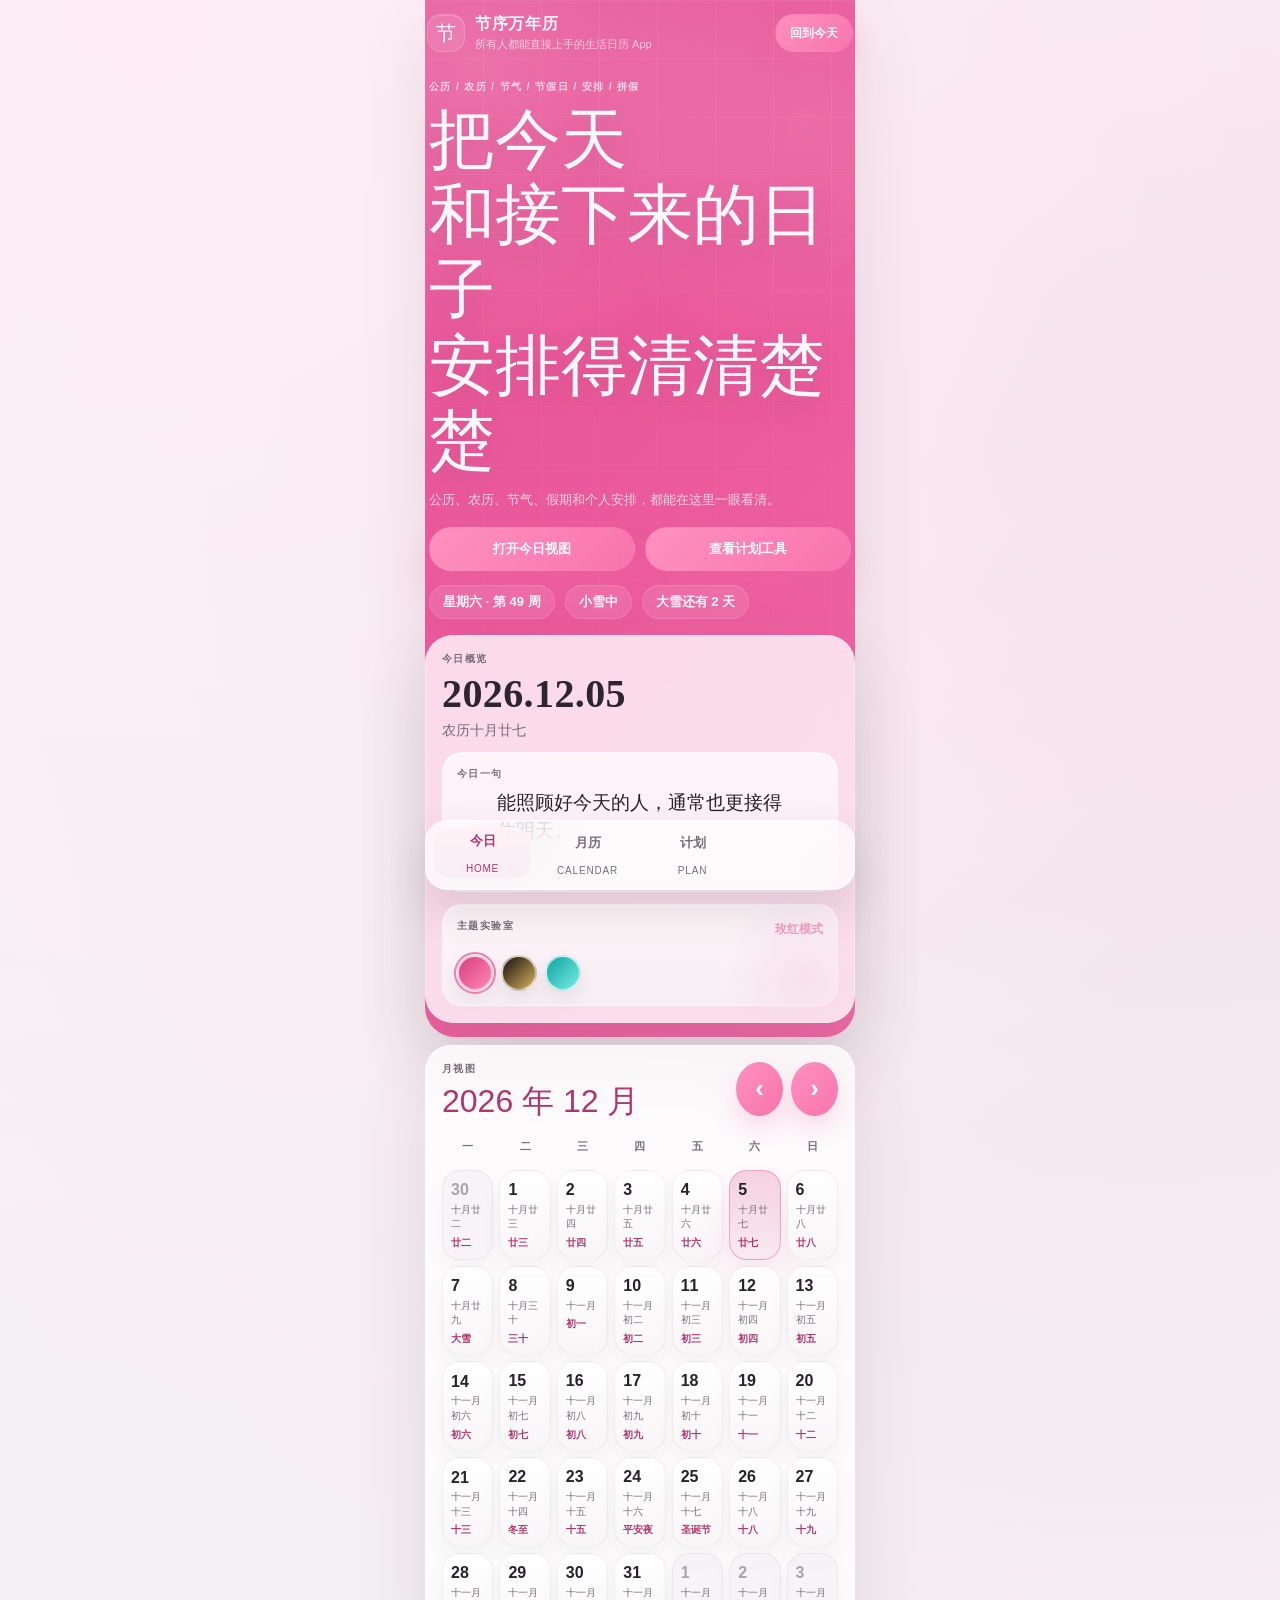
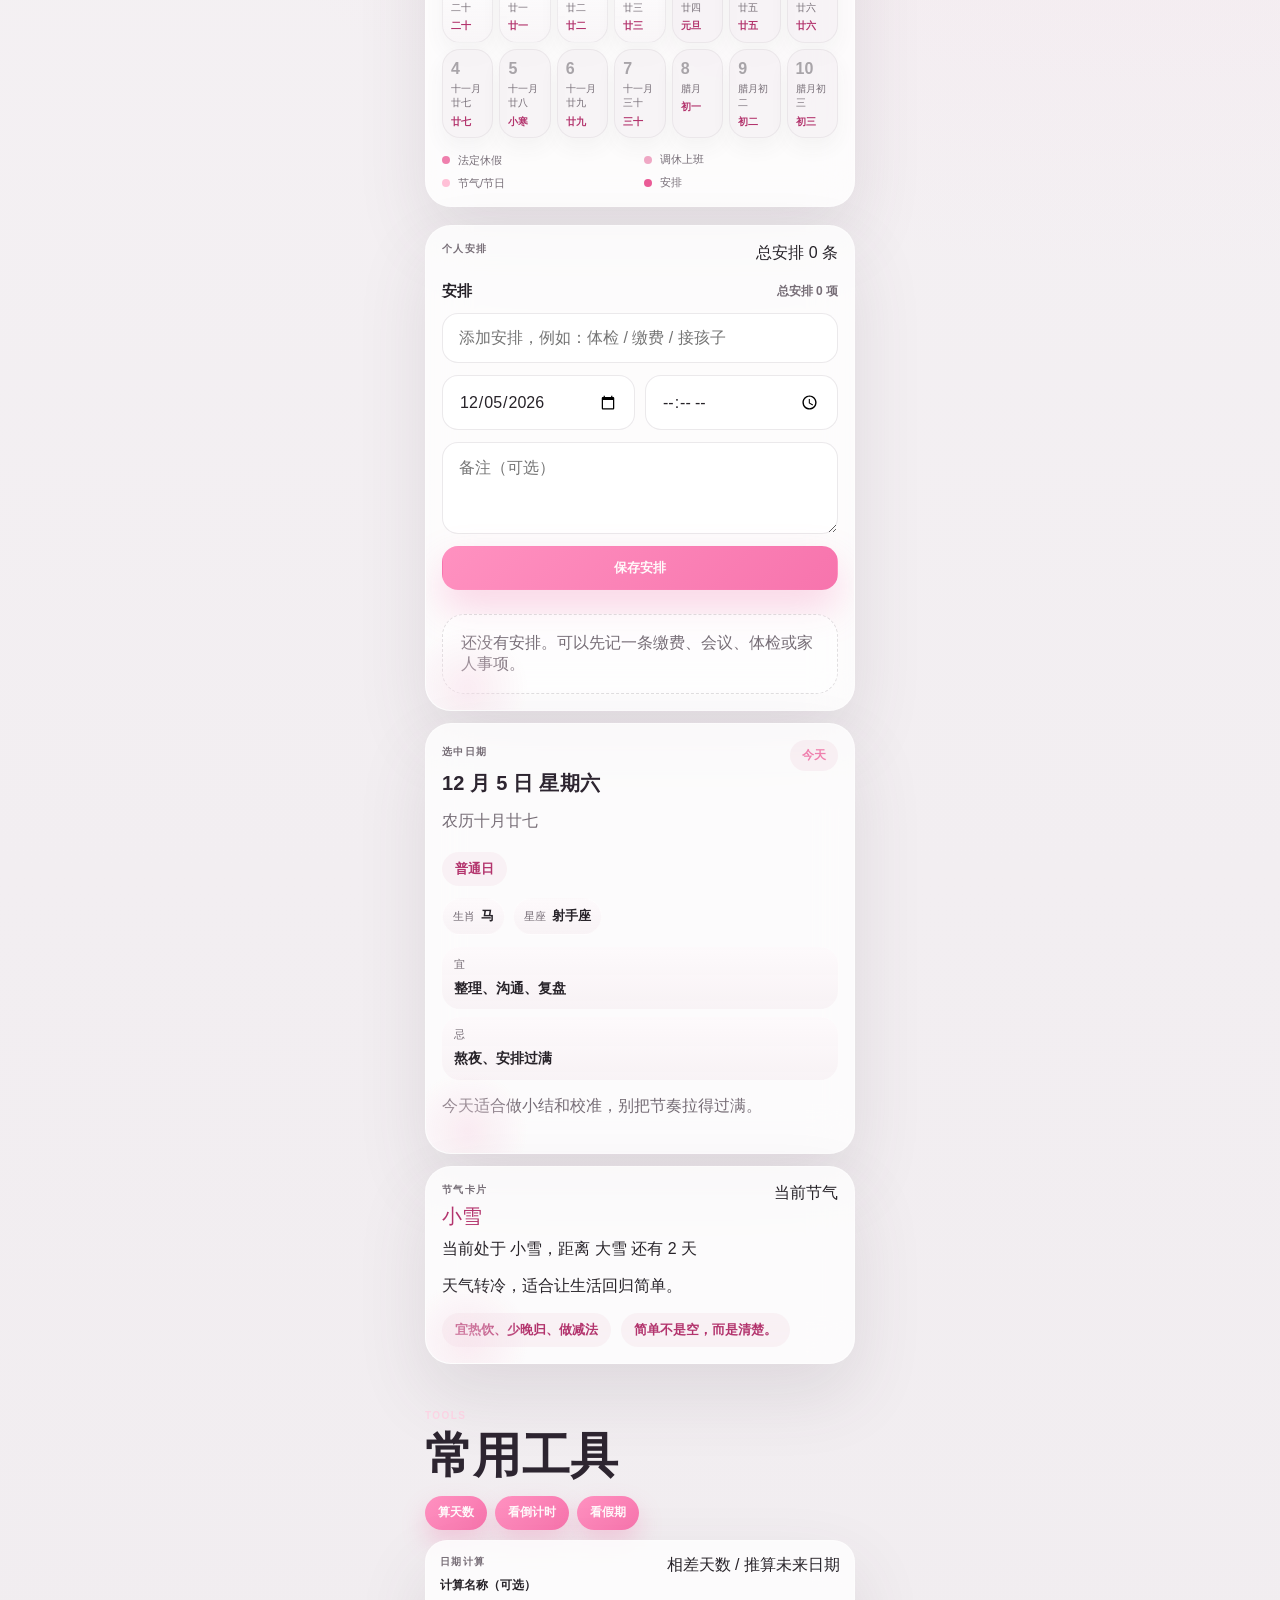
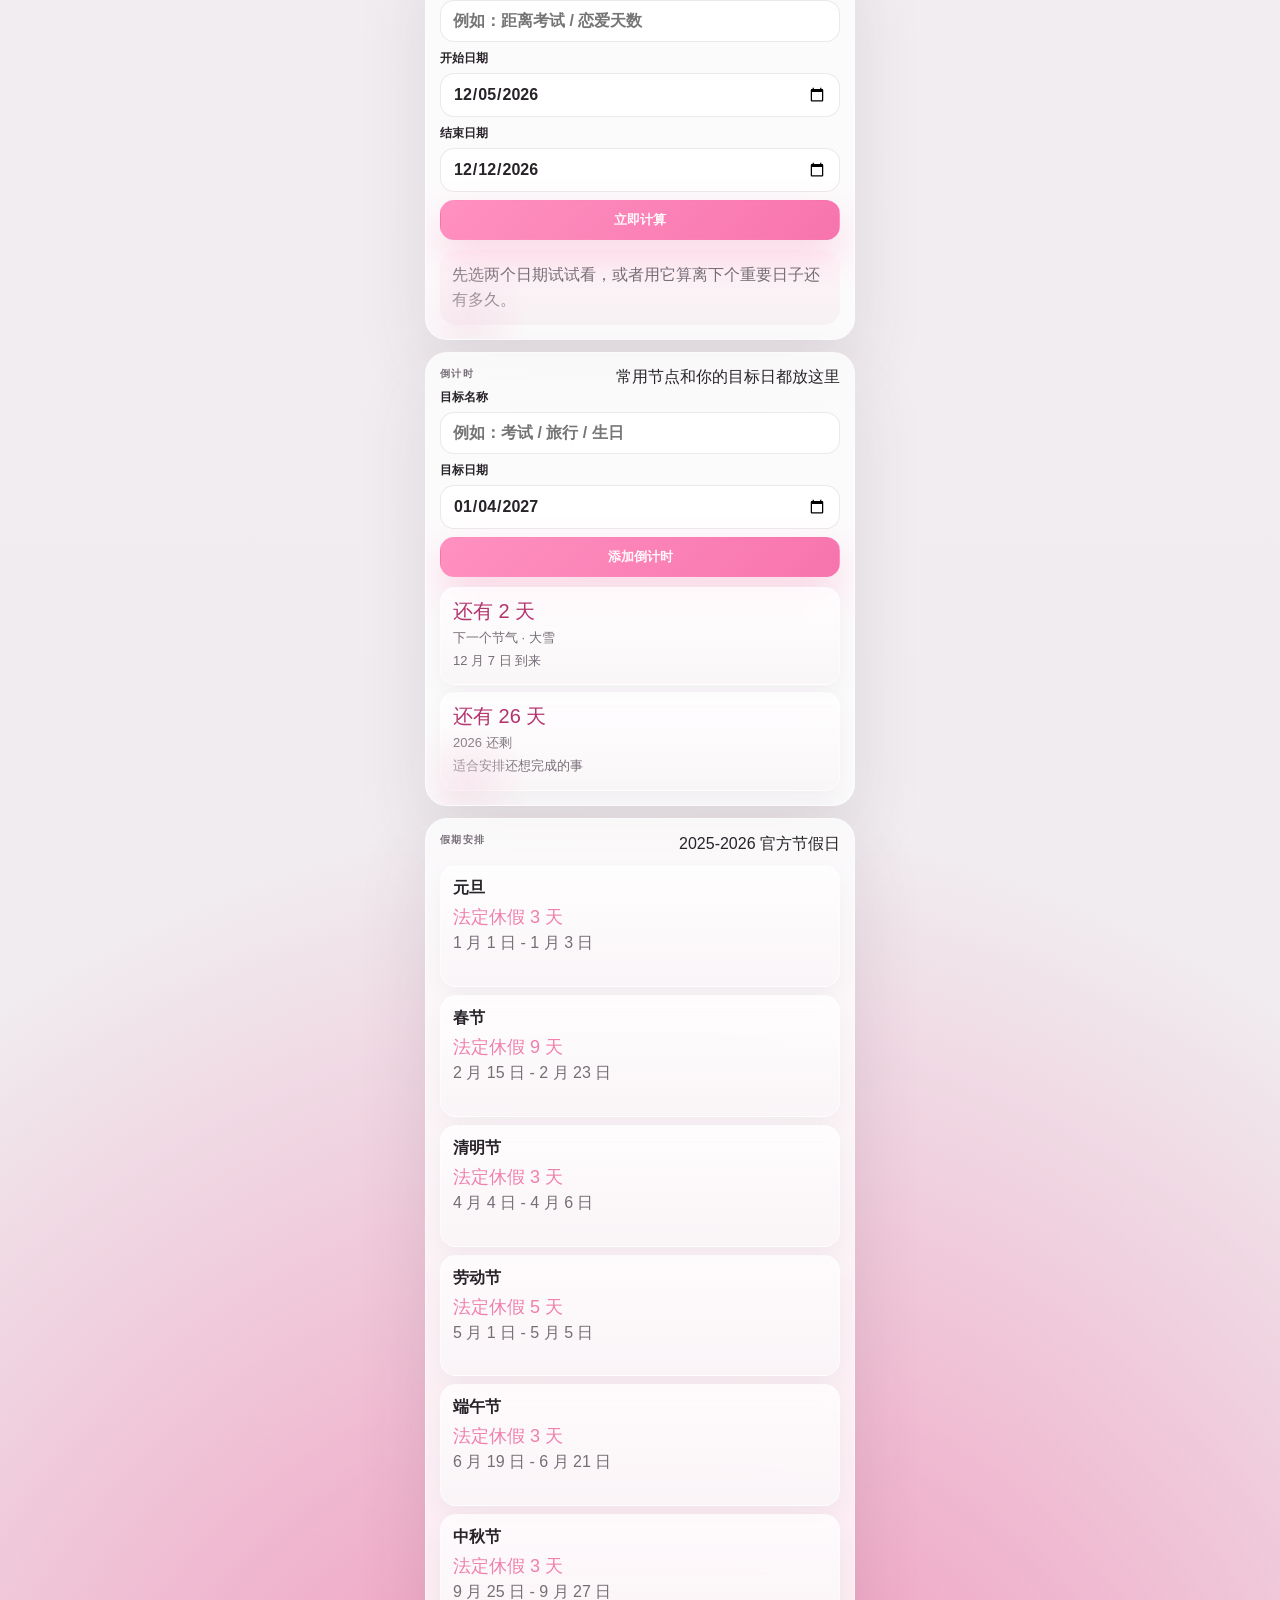
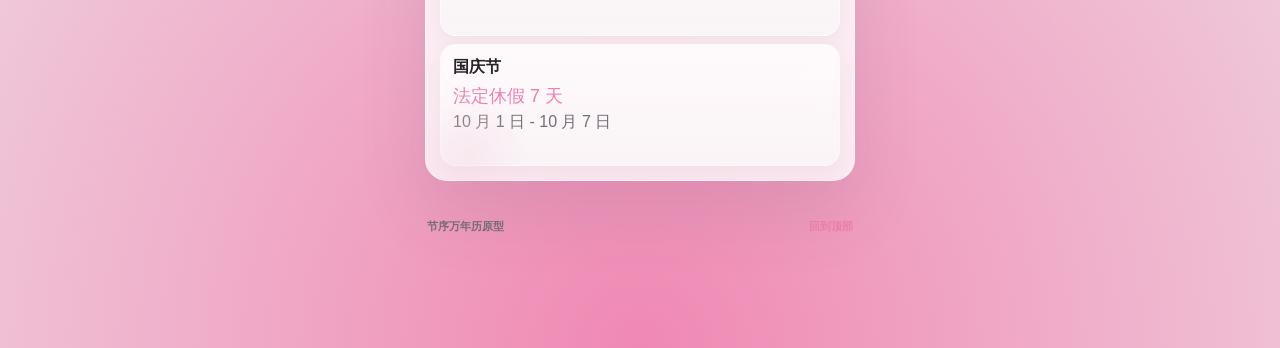
==== calendar-app/index.html @ 180e8c82 "Version calendar assets" ====
<!doctype html>
<html lang="zh-CN">
  <head>
    <meta charset="utf-8" />
    <meta name="viewport" content="width=device-width, initial-scale=1" />
    <title>节序万年历</title>
    <meta
      name="description"
      content="一款融合公历、农历、节气、法定节假日、轻量黄历、个人安排、倒计时与拼假建议的万年历原型。"
    />
    <meta name="theme-color" content="#ea5b96" />
    <meta name="apple-mobile-web-app-capable" content="yes" />
    <meta name="apple-mobile-web-app-status-bar-style" content="default" />
    <meta name="apple-mobile-web-app-title" content="节序万年历" />
    <link rel="manifest" href="./manifest.webmanifest" />
    <link rel="icon" href="./assets/icon-calendar.svg" type="image/svg+xml" />
    <link rel="apple-touch-icon" href="./assets/icon-calendar.svg" />
    <link rel="stylesheet" href="./styles.css?v=26" />
  </head>
  <body>
    <div class="app-shell">
      <header class="hero" id="top">
        <nav class="nav" aria-label="主导航">
          <a class="brand" href="#top">
            <span class="brand-mark">节</span>
            <span class="brand-copy">
              <strong>节序万年历</strong>
              <small>所有人都能直接上手的生活日历 App</small>
            </span>
          </a>
          <div class="nav-actions">
            <a href="#calendarSection">看日历</a>
            <a href="#toolsSection">看工具</a>
            <button type="button" class="ghost-button is-hidden" id="installAppButton">安装 App</button>
            <button type="button" class="ghost-button" id="jumpTodayButton">回到今天</button>
          </div>
        </nav>

        <section class="hero-grid">
          <div class="hero-copy">
            <p class="eyebrow">公历 / 农历 / 节气 / 节假日 / 安排 / 拼假</p>
            <h1>把今天<br />和接下来的日子<br />安排得清清楚楚</h1>
            <p class="lead">公历、农历、节气、假期和个人安排，都能在这里一眼看清。</p>
            <div class="hero-actions">
              <a class="button primary" href="#calendarSection">打开今日视图</a>
              <a class="button secondary" href="#toolsSection">查看计划工具</a>
            </div>
            <div class="hero-meta" id="heroMeta"></div>
          </div>

          <aside class="hero-panel">
            <div class="today-head">
              <p class="panel-label">今日概览</p>
              <h2 id="heroDateText">2026.05.25</h2>
              <p id="heroLunarText">农历四月初九</p>
            </div>
            <div class="today-quote">
              <p class="panel-label">今日一句</p>
              <blockquote id="quoteText"></blockquote>
              <cite id="quoteSource"></cite>
            </div>
            <div class="theme-lab">
              <div class="card-head">
                <p class="panel-label">主题实验室</p>
                <span id="themeNameText">玫红模式</span>
              </div>
              <div class="theme-presets" id="themePresetList" aria-label="主题预设">
                <button type="button" class="theme-swatch" data-theme-preset="rose" aria-label="玫红模式"></button>
                <button type="button" class="theme-swatch" data-theme-preset="amber" aria-label="黑金模式"></button>
                <button type="button" class="theme-swatch" data-theme-preset="tiffany" aria-label="提夫尼蓝模式"></button>
              </div>
            </div>
          </aside>
        </section>
      </header>

      <main>
        <section class="calendar-section" id="calendarSection">
          <div class="calendar-layout">
            <div class="calendar-main-column">
              <article class="calendar-panel">
                <div class="calendar-toolbar">
                  <div>
                    <p class="panel-label">月视图</p>
                    <h3 id="calendarTitle">2026 年 5 月</h3>
                  </div>
                  <div class="toolbar-actions">
                    <button type="button" class="icon-button" id="prevMonthButton" aria-label="上一个月">‹</button>
                    <button type="button" class="icon-button" id="nextMonthButton" aria-label="下一个月">›</button>
                  </div>
                </div>

                <div class="weekday-row" aria-hidden="true">
                  <span>一</span>
                  <span>二</span>
                  <span>三</span>
                  <span>四</span>
                  <span>五</span>
                  <span>六</span>
                  <span>日</span>
                </div>
                <div class="calendar-grid" id="calendarGrid" role="grid" aria-label="月历"></div>
                <div class="legend">
                  <span><i class="dot holiday"></i>法定休假</span>
                  <span><i class="dot makeup"></i>调休上班</span>
                  <span><i class="dot solar"></i>节气/节日</span>
                  <span><i class="dot schedule"></i>安排</span>
                </div>
              </article>

              <article class="detail-card plan-card">
                <div class="card-head">
                  <p class="panel-label">个人安排</p>
                  <span id="planCountText">当天 0 条</span>
                </div>
                <div class="plan-section">
                  <div class="plan-section-head">
                    <strong>安排</strong>
                    <span id="scheduleCountText">0 项</span>
                  </div>
                  <form class="schedule-form" id="scheduleForm">
                    <input id="scheduleTitleInput" name="title" type="text" maxlength="28" placeholder="添加安排，例如：体检 / 缴费 / 接孩子" required />
                    <div class="schedule-grid">
                      <input id="scheduleDateInput" name="date" type="date" required />
                      <input id="scheduleTimeInput" name="time" type="time" />
                    </div>
                    <textarea id="scheduleNoteInput" name="note" rows="3" maxlength="80" placeholder="备注（可选）"></textarea>
                    <button type="submit" class="button primary small">保存安排</button>
                  </form>
                  <div class="schedule-list" id="scheduleList"></div>
                </div>
              </article>
            </div>

            <aside class="detail-column">
              <article class="detail-card focus-card">
                <div class="card-head">
                  <p class="panel-label">选中日期</p>
                  <span class="date-pill" id="selectedDatePill">今天</span>
                </div>
                <h3 id="selectedDateTitle">5 月 25 日 星期一</h3>
                <p class="detail-subtitle" id="selectedLunarText">农历四月初九</p>
                <div class="tag-group" id="selectedTags"></div>
                <div class="selected-schedule-preview" id="selectedSchedulePreview"></div>
                <div class="today-grid">
                  <div>
                    <span>生肖</span>
                    <strong id="selectedZodiac">马</strong>
                  </div>
                  <div>
                    <span>星座</span>
                    <strong id="selectedStarSign">双子座</strong>
                  </div>
                </div>
                <div class="daily-advice-grid">
                  <div>
                    <span>宜</span>
                    <strong id="selectedYi">整理、沟通、复盘</strong>
                  </div>
                  <div>
                    <span>忌</span>
                    <strong id="selectedJi">拖延、熬夜</strong>
                  </div>
                </div>
                <p class="advice" id="selectedAdvice"></p>
              </article>

              <article class="detail-card solar-card">
                <div class="card-head">
                  <p class="panel-label">节气卡片</p>
                  <span id="solarPhaseBadge">当前节气</span>
                </div>
                <h3 id="solarTermTitle">小满</h3>
                <p id="solarTermDateText"></p>
                <p id="solarTermDescription"></p>
                <div class="mini-list" id="solarMetaList"></div>
              </article>
            </aside>
          </div>
        </section>

        <section class="tools-section" id="toolsSection">
          <div class="section-heading">
            <p class="eyebrow">Tools</p>
            <h2>常用工具</h2>
            <div class="tool-shortcuts" aria-label="常用工具入口">
              <button type="button" data-tool-jump="dateDiffTool">算天数</button>
              <button type="button" data-tool-jump="countdownTool">看倒计时</button>
              <button type="button" data-tool-jump="leavePlannerTool">看假期</button>
            </div>
          </div>

          <div class="tool-grid">
            <article class="tool-card" id="dateDiffTool">
              <div class="card-head">
                <p class="panel-label">日期计算</p>
                <span>相差天数 / 推算未来日期</span>
              </div>
              <form id="dateDiffForm" class="stack-form">
                <label>
                  <span>计算名称（可选）</span>
                  <input id="diffTitleInput" type="text" maxlength="24" placeholder="例如：距离考试 / 恋爱天数" />
                </label>
                <label>
                  <span>开始日期</span>
                  <input id="diffStartInput" type="date" required />
                </label>
                <label>
                  <span>结束日期</span>
                  <input id="diffEndInput" type="date" required />
                </label>
                <button type="submit" class="button primary">立即计算</button>
              </form>
              <div class="tool-result" id="dateDiffResult"></div>
            </article>

            <article class="tool-card" id="countdownTool">
              <div class="card-head">
                <p class="panel-label">倒计时</p>
                <span>常用节点和你的目标日都放这里</span>
              </div>
              <form id="countdownForm" class="stack-form countdown-form">
                <label>
                  <span>目标名称</span>
                  <input id="countdownTitleInput" type="text" maxlength="24" placeholder="例如：考试 / 旅行 / 生日" required />
                </label>
                <label>
                  <span>目标日期</span>
                  <input id="countdownDateInput" type="date" required />
                </label>
                <button type="submit" class="button primary">添加倒计时</button>
              </form>
              <div class="countdown-list" id="countdownList"></div>
            </article>

            <article class="tool-card" id="leavePlannerTool">
              <div class="card-head">
                <p class="panel-label">假期安排</p>
                <span>2025-2026 官方节假日</span>
              </div>
              <div class="planner-list" id="leavePlannerList"></div>
            </article>
          </div>
        </section>

      </main>

      <footer class="footer">
        <span>节序万年历原型</span>
        <a href="#top">回到顶部</a>
      </footer>

      <div class="schedule-modal" id="scheduleModal" hidden>
        <button type="button" class="schedule-modal-backdrop" id="scheduleModalBackdrop" aria-label="关闭安排详情"></button>
        <section class="schedule-modal-panel" role="dialog" aria-modal="true" aria-labelledby="scheduleModalTitle">
          <div class="schedule-modal-handle" aria-hidden="true"></div>
          <div class="schedule-modal-head">
            <div>
              <p class="panel-label">当日安排</p>
              <h3 id="scheduleModalTitle">5 月 28 日 星期四</h3>
              <p id="scheduleModalSubtitle">共 1 项安排</p>
            </div>
            <button type="button" class="schedule-modal-close" id="scheduleModalClose" aria-label="关闭">×</button>
          </div>
          <div class="schedule-modal-list" id="scheduleModalList"></div>
        </section>
      </div>

      <nav class="app-dock" aria-label="App 导航">
        <a class="dock-item is-active" href="#top" data-dock-target="top">
          <span>今日</span>
          <small>Home</small>
        </a>
        <a class="dock-item" href="#calendarSection" data-dock-target="calendarSection">
          <span>月历</span>
          <small>Calendar</small>
        </a>
        <a class="dock-item" href="#toolsSection" data-dock-target="toolsSection">
          <span>计划</span>
          <small>Plan</small>
        </a>
      </nav>
    </div>

    <script src="./calendar-data.js"></script>
    <script src="./user-data-store.js"></script>
    <script src="./script.js?v=26"></script>
  </body>
</html>
---- calendar-app/styles.css ----
:root {
  /* Core surfaces and text */
  color-scheme: light;
  --bg: #f4f1f3;
  --bg-strong: #ece8eb;
  --paper: rgba(255, 255, 255, 0.78);
  --paper-solid: #fcfbfc;
  --surface: rgba(249, 246, 248, 0.92);
  --surface-strong: rgba(255, 241, 247, 0.94);
  --ink: #272329;
  --muted: #766d76;
  --line: rgba(91, 78, 88, 0.12);
  --line-strong: rgba(91, 78, 88, 0.2);

  /* Brand palette */
  --accent: #ea5b96;
  --accent-deep: #ee7caf;
  --accent-soft: #f7b2cf;
  --accent-soft-2: #ffe1ee;
  --accent-dark: #b3346d;
  --mint: #f0a8c5;
  --gold: #ffc0d7;
  --hero-start: #e55497;
  --hero-mid: #eb5b9c;
  --hero-end: #f06aa6;
  --glow-1: #ffdfed;
  --glow-2: #f5d6e3;
  --glow-3: #f7c4da;
  --button-start: #ff91c0;
  --button-end: #f774ad;
  --button-shadow: rgba(244, 106, 165, 0.28);
  --calendar-border: rgba(234, 91, 150, 0.18);
  --calendar-border-hover: rgba(234, 91, 150, 0.28);
  --calendar-border-strong: rgba(234, 91, 150, 0.42);
  --calendar-inset: rgba(234, 91, 150, 0.2);
  --calendar-shadow: rgba(234, 91, 150, 0.12);
  --calendar-selected-shadow: rgba(234, 91, 150, 0.14);
  --calendar-today-start: rgba(255, 231, 242, 0.98);
  --calendar-today-end: rgba(255, 247, 251, 0.98);
  --calendar-selected-start: rgba(255, 246, 250, 0.98);
  --calendar-selected-end: rgba(247, 237, 242, 0.98);
  --calendar-active-start: rgba(255, 222, 237, 0.98);
  --calendar-active-end: rgba(255, 243, 249, 0.98);
  --calendar-holiday-start: rgba(255, 237, 244, 0.96);
  --calendar-holiday-end: rgba(255, 251, 252, 0.94);
  --calendar-makeup-start: rgba(237, 245, 242, 0.96);
  --calendar-makeup-end: rgba(255, 255, 255, 0.92);

  /* Shared depth and radius */
  --shadow: 0 30px 70px rgba(83, 69, 80, 0.12);
  --shadow-soft: 0 18px 42px rgba(83, 69, 80, 0.08);
  --radius-xl: 32px;
  --radius-lg: 24px;
  --radius-md: 18px;

  /* Title system */
  --font-title: "Songti SC", "STSong", serif;
  --font-display: "Cormorant Garamond", "Songti SC", serif;
  --title-ink: #2d2530;
  --title-hero-size: clamp(38px, 6vw, 66px);
  --title-section-size: clamp(30px, 4vw, 48px);
  --title-card-size: clamp(22px, 2.4vw, 30px);
  --title-detail-size: 20px;
}

* {
  box-sizing: border-box;
}

html {
  scroll-behavior: smooth;
}

body {
  margin: 0;
  min-width: 320px;
  color: var(--ink);
  font-family: "Hiragino Sans GB", "PingFang SC", "Source Han Sans SC", "Microsoft YaHei", sans-serif;
  background:
    radial-gradient(circle at 10% 0%, var(--glow-1), transparent 28%),
    radial-gradient(circle at 90% 8%, var(--glow-2), transparent 30%),
    radial-gradient(circle at 50% 100%, var(--glow-3), transparent 22%),
    linear-gradient(180deg, #f7f4f6 0%, #f2eef1 48%, #efebee 100%);
}

a {
  color: inherit;
  text-decoration: none;
}

button,
input,
textarea {
  font: inherit;
}

button {
  border: 0;
  cursor: pointer;
}

.is-hidden {
  display: none !important;
}

input,
textarea {
  width: 100%;
  padding: 15px 16px;
  border: 1px solid var(--line);
  border-radius: 16px;
  color: var(--ink);
  background: rgba(255, 255, 255, 0.84);
  box-shadow: inset 0 1px 0 rgba(255, 255, 255, 0.7);
}

input:focus-visible,
textarea:focus-visible,
button:focus-visible,
a:focus-visible {
  outline: 3px solid rgba(217, 152, 177, 0.34);
  outline-offset: 2px;
}

textarea {
  min-height: 92px;
  resize: vertical;
}

.app-shell {
  min-height: 100vh;
  padding-bottom: 120px;
}

.hero,
.calendar-section,
.tools-section,
.notes-section,
.footer {
  width: min(1180px, calc(100% - 28px));
  margin-inline: auto;
}

.hero {
  position: relative;
  padding: 22px 0 48px;
}

.hero::before {
  content: "";
  position: absolute;
  inset: 0;
  z-index: -2;
  border-radius: 0 0 44px 44px;
  background:
    radial-gradient(circle at 12% 6%, rgba(255, 228, 239, 0.2), transparent 30%),
    radial-gradient(circle at 88% 12%, rgba(255, 255, 255, 0.12), transparent 24%),
    linear-gradient(135deg, var(--hero-start) 0%, var(--hero-mid) 52%, var(--hero-end) 100%);
  box-shadow: var(--shadow);
}

.hero::after {
  content: "";
  position: absolute;
  inset: 0;
  z-index: -1;
  border-radius: 0 0 44px 44px;
  background-image:
    linear-gradient(rgba(255, 255, 255, 0.08) 1px, transparent 1px),
    linear-gradient(90deg, rgba(255, 255, 255, 0.08) 1px, transparent 1px);
  background-size: 58px 58px;
  mask-image: linear-gradient(180deg, rgba(0, 0, 0, 0.9), transparent 85%);
}

.nav,
.hero-grid {
  width: min(1120px, calc(100% - 8px));
  margin-inline: auto;
}

.nav {
  display: flex;
  align-items: center;
  justify-content: space-between;
  gap: 18px;
  padding: 6px 0 22px;
}

.brand {
  display: inline-flex;
  align-items: center;
  gap: 14px;
  color: #fff8fb;
}

.brand-mark {
  display: grid;
  width: 46px;
  height: 46px;
  place-items: center;
  border: 1px solid rgba(255, 248, 251, 0.16);
  border-radius: 16px;
  font-family: "STKaiti", "KaiTi", serif;
  font-size: 24px;
  background: rgba(255, 255, 255, 0.1);
  box-shadow: inset 0 1px 0 rgba(255, 255, 255, 0.18);
}

.brand-copy {
  display: grid;
  gap: 2px;
}

.brand-copy strong {
  font-size: 19px;
  letter-spacing: 0.04em;
}

.brand-copy small {
  color: rgba(255, 248, 251, 0.7);
  font-size: 12px;
}

.nav-actions {
  display: flex;
  align-items: center;
  gap: 10px;
}

.nav-actions a,
.ghost-button,
.button {
  display: inline-flex;
  align-items: center;
  justify-content: center;
  min-height: 42px;
  padding: 0 16px;
  border-radius: 999px;
  font-size: 14px;
  font-weight: 700;
}

.nav-actions a {
  color: rgba(255, 248, 251, 0.78);
}

.nav-actions a:hover {
  color: #fff;
}

.ghost-button {
  color: #fffafb;
  border: 1px solid rgba(255, 126, 180, 0.16);
  background: linear-gradient(135deg, var(--button-start), var(--button-end));
  box-shadow: 0 12px 24px var(--button-shadow);
}

.hero-grid {
  display: grid;
  grid-template-columns: minmax(0, 1.08fr) minmax(290px, 360px);
  gap: clamp(24px, 4vw, 42px);
  align-items: stretch;
}

.hero-copy {
  padding: clamp(30px, 5vw, 64px) 0 8px;
  color: #fff8fb;
}

.eyebrow,
.panel-label {
  margin: 0 0 12px;
  font-size: 12px;
  font-weight: 800;
  letter-spacing: 0.16em;
  text-transform: uppercase;
}

.eyebrow {
  color: #ffd7e7;
}

.panel-label {
  color: var(--muted);
}

h1,
h2,
h3,
p,
blockquote {
  margin-top: 0;
}

h1 {
  max-width: 780px;
  margin-bottom: 20px;
  color: var(--title-ink);
  font-family: var(--font-title);
  font-size: var(--title-hero-size);
  line-height: 1.08;
  letter-spacing: 0.01em;
}

h2 {
  margin-bottom: 12px;
  color: var(--title-ink);
  font-family: var(--font-title);
  font-size: var(--title-section-size);
  line-height: 1.1;
  letter-spacing: 0.01em;
}

h3 {
  margin-bottom: 12px;
  color: var(--title-ink);
  font-size: var(--title-card-size);
  line-height: 1.2;
  letter-spacing: 0.01em;
}

.hero-copy h1 {
  color: #fff8fb;
  font-family: "PingFang SC", "Hiragino Sans GB", "Source Han Sans SC", "Microsoft YaHei", sans-serif;
  font-weight: 300;
  letter-spacing: 0;
  text-shadow: 0 10px 24px rgba(121, 63, 92, 0.18);
}

.lead {
  max-width: 610px;
  color: rgba(255, 248, 251, 0.78);
  font-size: clamp(17px, 2vw, 21px);
  line-height: 1.85;
}

.hero-actions {
  display: flex;
  flex-wrap: wrap;
  gap: 12px;
  margin-top: 28px;
}

.button {
  border: 1px solid transparent;
}

.button.primary {
  color: #fffafb;
  background: linear-gradient(135deg, var(--button-start), var(--button-end));
  box-shadow: 0 18px 38px var(--button-shadow);
}

.button.secondary {
  color: #fffafb;
  border-color: rgba(255, 126, 180, 0.2);
  background: linear-gradient(135deg, var(--button-start), var(--button-end));
  box-shadow: 0 14px 30px rgba(244, 106, 165, 0.24);
}

.button.small {
  min-height: 48px;
  padding-inline: 18px;
  border-radius: 16px;
}

.hero-meta,
.today-tags,
.tag-group,
.mini-list,
.legend,
.today-grid,
.countdown-list {
  display: flex;
  flex-wrap: wrap;
  gap: 10px;
}

.hero-meta {
  margin-top: 28px;
}

.hero-meta span,
.today-tags span,
.tag-group span,
.mini-list span {
  display: inline-flex;
  align-items: center;
  min-height: 34px;
  padding: 6px 13px;
  border-radius: 999px;
  font-size: 13px;
  font-weight: 700;
}

.hero-meta span,
.today-tags span {
  color: #fff8fb;
  border: 1px solid rgba(255, 248, 251, 0.14);
  background: rgba(255, 255, 255, 0.1);
  backdrop-filter: blur(10px);
}

.hero-panel,
.calendar-panel,
.detail-card,
.tool-card,
.note-card {
  border: 1px solid rgba(255, 255, 255, 0.36);
  border-radius: var(--radius-xl);
  background: var(--paper);
  backdrop-filter: blur(20px);
  box-shadow: var(--shadow);
}

.hero-panel {
  position: relative;
  display: grid;
  gap: 20px;
  align-content: start;
  padding: 24px;
  overflow: hidden;
}

.hero-panel::before {
  content: "";
  position: absolute;
  inset: auto -40px -46px auto;
  width: 180px;
  height: 180px;
  border-radius: 50%;
  background: radial-gradient(circle, rgba(246, 220, 231, 0.72), transparent 70%);
  pointer-events: none;
}

.today-head h2 {
  margin-bottom: 8px;
  color: var(--title-ink);
  font-family: var(--font-display);
  font-size: clamp(42px, 6vw, 62px);
  line-height: 1;
  letter-spacing: 0.01em;
}

.today-head p:last-child {
  margin-bottom: 0;
  color: var(--muted);
  font-size: 16px;
}

.today-quote {
  padding: 20px;
  border: 1px solid rgba(255, 255, 255, 0.44);
  border-radius: 24px;
  background: linear-gradient(180deg, rgba(255, 246, 250, 0.92), rgba(247, 239, 243, 0.95));
  box-shadow: inset 0 1px 0 rgba(255, 255, 255, 0.74);
}

.today-quote blockquote {
  margin-bottom: 10px;
  color: var(--ink);
  font-family: "Songti SC", "STSong", serif;
  font-size: 24px;
  line-height: 1.58;
}

.today-quote cite {
  color: var(--muted);
  font-style: normal;
}

.theme-lab {
  display: grid;
  gap: 14px;
  padding: 18px;
  border: 1px solid rgba(255, 255, 255, 0.44);
  border-radius: 24px;
  background: linear-gradient(180deg, rgba(255, 249, 251, 0.9), rgba(247, 240, 244, 0.94));
  box-shadow: inset 0 1px 0 rgba(255, 255, 255, 0.74);
}

.theme-lab .card-head {
  align-items: center;
}

.theme-lab .card-head span {
  color: var(--accent-deep);
  font-size: 12px;
  font-weight: 800;
}

.theme-presets {
  display: flex;
  gap: 10px;
}

.theme-swatch {
  position: relative;
  width: 42px;
  height: 42px;
  border: 2px solid rgba(255, 255, 255, 0.66);
  border-radius: 50%;
  box-shadow: 0 8px 18px rgba(83, 69, 80, 0.1);
}

.theme-swatch[data-theme-preset="rose"] {
  background: linear-gradient(135deg, #d93d82, #ff89b5);
}

.theme-swatch[data-theme-preset="amber"] {
  background: linear-gradient(135deg, #14100d, #d8b15b);
}

.theme-swatch[data-theme-preset="tiffany"] {
  background: linear-gradient(135deg, #0fa5a1, #78ebe5);
}

.theme-swatch.is-active::after {
  content: "";
  position: absolute;
  inset: -5px;
  border: 2px solid var(--accent-deep);
  border-radius: 50%;
}

.calendar-section,
.tools-section,
.notes-section {
  padding: 32px 0 56px;
}

.section-heading {
  max-width: 760px;
  margin-bottom: 24px;
}

.tool-shortcuts {
  display: flex;
  flex-wrap: wrap;
  gap: 10px;
  margin-top: 16px;
}

.tool-shortcuts button {
  min-height: 40px;
  padding: 0 16px;
  border-radius: 999px;
  color: #fffafb;
  font-size: 13px;
  font-weight: 800;
  background: linear-gradient(135deg, var(--button-start), var(--button-end));
  box-shadow: 0 12px 24px var(--button-shadow);
}

.calendar-layout {
  display: grid;
  grid-template-columns: minmax(0, 1.08fr) minmax(320px, 380px);
  gap: 18px;
  align-items: start;
}

.calendar-main-column {
  display: grid;
  gap: 18px;
}

.calendar-panel {
  padding: 24px;
}

.calendar-toolbar,
.card-head {
  display: flex;
  align-items: center;
  justify-content: space-between;
  gap: 16px;
}

.calendar-toolbar {
  position: relative;
  min-height: 54px;
  padding-right: 124px;
}

.calendar-toolbar .toolbar-actions {
  position: absolute;
  top: 0;
  right: 0;
  width: auto;
}

.calendar-toolbar h3,
.solar-card h3 {
  min-width: 0;
  color: var(--accent-dark);
  font-size: 32px;
  font-weight: 300;
  line-height: 1.12;
  letter-spacing: 0;
}

.toolbar-actions {
  display: flex;
  justify-content: flex-end;
  gap: 10px;
  margin-left: auto;
}

.icon-button {
  width: 46px;
  height: 46px;
  border-radius: 50%;
  color: #fffafb;
  font-size: 22px;
  font-weight: 800;
  background: linear-gradient(135deg, var(--button-start), var(--button-end));
  box-shadow: 0 12px 24px rgba(244, 106, 165, 0.24);
}

.weekday-row {
  display: grid;
  grid-template-columns: repeat(7, minmax(0, 1fr));
  gap: 10px;
  margin: 20px 0 12px;
}

.weekday-row span {
  display: grid;
  min-height: 40px;
  place-items: center;
  color: var(--muted);
  font-size: 13px;
  font-weight: 800;
}

.calendar-grid {
  display: grid;
  grid-template-columns: repeat(7, minmax(0, 1fr));
  gap: 10px;
}

.day-cell {
  position: relative;
  display: grid;
  align-content: start;
  gap: 8px;
  min-height: 124px;
  padding: 14px 12px 12px;
  border: 1px solid rgba(91, 78, 88, 0.08);
  border-radius: 24px;
  color: var(--ink);
  text-align: left;
  background: linear-gradient(180deg, rgba(255, 255, 255, 0.78), rgba(248, 245, 247, 0.92));
  box-shadow: 0 10px 20px rgba(83, 69, 80, 0.05);
  transition: transform 180ms ease, border-color 180ms ease, box-shadow 180ms ease;
}

.day-cell:hover {
  transform: translateY(-3px) rotate(-0.4deg);
  border-color: var(--calendar-border-hover);
  box-shadow: 0 18px 28px rgba(83, 69, 80, 0.1);
}

.day-cell.is-outside {
  color: rgba(39, 35, 41, 0.38);
  background: rgba(245, 241, 243, 0.74);
}

.day-cell.is-today {
  border-color: var(--calendar-border-strong);
  background:
    linear-gradient(180deg, var(--calendar-today-start), var(--calendar-today-end)),
    var(--surface);
  box-shadow:
    inset 0 0 0 2px var(--calendar-inset),
    0 16px 28px var(--calendar-shadow);
}

.day-cell.is-selected {
  border-color: var(--calendar-border);
  background:
    linear-gradient(180deg, var(--calendar-selected-start), var(--calendar-selected-end)),
    var(--surface);
  box-shadow: 0 20px 34px var(--calendar-selected-shadow);
}

.day-cell.is-today.is-selected {
  border-color: var(--calendar-border-strong);
  background:
    linear-gradient(180deg, var(--calendar-active-start), var(--calendar-active-end)),
    var(--surface);
}

.day-cell.is-holiday {
  background:
    linear-gradient(180deg, var(--calendar-holiday-start), var(--calendar-holiday-end)),
    var(--surface);
}

.day-cell.is-makeup {
  background:
    linear-gradient(180deg, var(--calendar-makeup-start), var(--calendar-makeup-end)),
    var(--surface);
}

.day-top {
  display: flex;
  align-items: center;
  justify-content: flex-start;
  gap: 4px;
}

.day-number {
  font-size: 22px;
  font-weight: 800;
}

.day-badge {
  position: static;
  flex: 0 0 auto;
  display: inline-grid;
  width: 18px;
  height: 18px;
  place-items: center;
  border-radius: 50%;
  font-size: 8px;
  font-weight: 800;
  line-height: 1;
}

.day-badge.holiday {
  color: #fffafb;
  background: var(--accent-deep);
}

.day-badge.makeup {
  color: #f6fffc;
  background: var(--mint);
}

.day-label,
.day-note {
  color: var(--muted);
  font-size: 12px;
  line-height: 1.46;
}

.day-note {
  color: var(--accent-dark);
  font-weight: 700;
}

.schedule-markers {
  display: flex;
  gap: 4px;
  margin-top: auto;
}

.dot {
  display: inline-block;
  width: 8px;
  height: 8px;
  border-radius: 50%;
}

.schedule-markers i {
  display: inline-block;
  width: 8px;
  height: 8px;
  border-radius: 50%;
}

.legend {
  margin-top: 18px;
  color: var(--muted);
  font-size: 13px;
}

.legend span {
  display: inline-flex;
  align-items: center;
  gap: 8px;
}

.dot.holiday {
  background: var(--accent-deep);
}

.dot.makeup {
  background: var(--mint);
}

.dot.solar {
  background: var(--gold);
}

.dot.schedule,
.schedule-markers i {
  background: var(--accent);
}

.detail-column {
  display: grid;
  gap: 18px;
}

.detail-card,
.tool-card,
.note-card {
  position: relative;
  padding: 22px;
  overflow: hidden;
}

.detail-card::before,
.tool-card::before,
.note-card::before {
  content: "";
  position: absolute;
  inset: auto auto -38px -18px;
  width: 120px;
  height: 120px;
  border-radius: 50%;
  background: radial-gradient(circle, rgba(246, 220, 231, 0.52), transparent 72%);
  pointer-events: none;
}

.date-pill {
  padding: 7px 12px;
  border-radius: 999px;
  color: var(--accent-deep);
  font-size: 12px;
  font-weight: 800;
  background: rgba(217, 152, 177, 0.12);
}

.detail-subtitle,
.advice,
.tool-result,
.planner-item p,
.countdown-card p,
.note-card p {
  color: var(--muted);
  line-height: 1.8;
}

.tag-group span,
.mini-list span {
  color: var(--accent-dark);
  background: rgba(217, 152, 177, 0.11);
}

.today-grid {
  display: grid;
  grid-template-columns: repeat(2, minmax(0, 1fr));
  gap: 14px;
  margin: 18px 0;
}

.today-grid div {
  padding: 15px;
  border: 1px solid rgba(255, 255, 255, 0.44);
  border-radius: 20px;
  background: linear-gradient(180deg, rgba(253, 249, 251, 0.92), rgba(247, 241, 244, 0.88));
}

.today-grid span {
  display: block;
  margin-bottom: 6px;
  color: var(--muted);
  font-size: 13px;
}

.today-grid strong {
  font-size: 15px;
}

.selected-schedule-preview {
  display: grid;
  gap: 10px;
  margin-top: 16px;
}

.selected-schedule-preview:empty {
  display: none;
}

.selected-schedule-head {
  color: var(--accent-deep);
  font-size: 12px;
  font-weight: 800;
  letter-spacing: 0.08em;
}

.selected-schedule-list {
  display: grid;
  gap: 10px;
}

.selected-schedule-item {
  padding: 14px 16px;
  border: 1px solid rgba(255, 255, 255, 0.46);
  border-radius: 18px;
  background: linear-gradient(180deg, rgba(253, 249, 251, 0.92), rgba(247, 241, 244, 0.88));
}

.selected-schedule-item.is-done {
  opacity: 0.72;
}

.selected-schedule-item strong {
  display: block;
  margin-bottom: 6px;
}

.selected-schedule-item p {
  margin-bottom: 0;
  color: var(--muted);
  line-height: 1.7;
}

.focus-card {
  scroll-margin-top: 14px;
}

.focus-card .today-grid {
  display: flex;
  gap: 8px;
  margin: 12px 0;
}

.daily-advice-grid {
  display: grid;
  gap: 8px;
  margin: 12px 0;
}

.focus-card .today-grid div {
  display: inline-flex;
  align-items: baseline;
  max-width: 100%;
  gap: 6px;
  padding: 8px 10px;
  border-radius: 999px;
}

.daily-advice-grid div {
  display: grid;
  justify-items: start;
  gap: 5px;
  padding: 10px 12px;
  border-radius: 18px;
  background: linear-gradient(180deg, rgba(253, 249, 251, 0.92), rgba(247, 241, 244, 0.88));
}

.focus-card .today-grid span {
  flex: 0 0 auto;
  margin-bottom: 0;
  font-size: 11px;
}

.daily-advice-grid span {
  color: var(--muted);
  font-size: 11px;
}

.focus-card .today-grid strong {
  min-width: 0;
  font-size: 13px;
  line-height: 1.45;
}

.daily-advice-grid strong {
  font-size: 14px;
  line-height: 1.6;
}

.plan-card {
  display: grid;
  gap: 18px;
}

.plan-section {
  display: grid;
  gap: 12px;
}

.plan-section + .plan-section {
  padding-top: 16px;
  border-top: 1px solid var(--line);
}

.plan-section-head {
  display: flex;
  align-items: center;
  justify-content: space-between;
  gap: 12px;
}

.plan-section-head strong {
  font-size: 15px;
}

.plan-section-head span {
  color: var(--muted);
  font-size: 12px;
  font-weight: 800;
}

.stack-form,
.schedule-form {
  display: grid;
  gap: 12px;
}

.schedule-grid {
  display: grid;
  grid-template-columns: minmax(0, 1fr) auto;
  gap: 10px;
}

.planner-list,
.schedule-list {
  display: grid;
  gap: 8px;
  margin-top: 12px;
}

.schedule-item,
.planner-item,
.countdown-card {
  padding: 16px;
  border: 1px solid rgba(255, 255, 255, 0.5);
  border-radius: 22px;
  background: linear-gradient(180deg, rgba(255, 255, 255, 0.74), rgba(249, 245, 247, 0.88));
  box-shadow: 0 10px 22px rgba(83, 69, 80, 0.06);
}

.planner-item:nth-child(2n) {
  transform: rotate(-0.35deg);
}

.planner-item:nth-child(2n + 1) {
  transform: rotate(0.35deg);
}

.schedule-item {
  display: grid;
  grid-template-columns: 14px minmax(0, 1fr);
  gap: 10px;
  align-items: start;
  padding: 12px 14px;
  border-radius: 18px;
}

.swipe-row {
  position: relative;
  overflow: hidden;
  border-radius: 22px;
}

.swipe-surface {
  position: relative;
  z-index: 1;
  width: 100%;
  transition: transform 220ms ease;
  touch-action: pan-y;
}

.swipe-surface.is-dragging {
  transition: none;
}

.swipe-row.is-revealed .swipe-surface {
  transform: translateX(-86px);
}

.swipe-actions {
  position: absolute;
  inset: 0 0 0 auto;
  z-index: 0;
  display: flex;
  width: 86px;
  align-items: stretch;
  justify-content: flex-end;
}

.swipe-actions .schedule-remove,
.swipe-actions .countdown-remove {
  width: 86px;
  height: 100%;
  min-height: 100%;
  margin: 0;
  padding: 0 12px;
  border-radius: 0 22px 22px 0;
  box-shadow: none;
}

.schedule-item.is-done {
  opacity: 0.7;
  background: linear-gradient(180deg, rgba(249, 243, 246, 0.9), rgba(244, 239, 242, 0.96));
}

.schedule-toggle,
.schedule-remove {
  display: inline-flex;
  align-items: center;
  justify-content: center;
  min-height: 42px;
  border-radius: 16px;
}

.schedule-toggle {
  width: 14px;
  min-height: 14px;
  padding: 0;
  margin-top: 4px;
  border-radius: 6px;
  color: #fffafb;
  font-size: 9px;
  font-weight: 800;
  background: linear-gradient(135deg, var(--button-start), var(--button-end));
  box-shadow: 0 6px 12px rgba(244, 106, 165, 0.14);
}

.schedule-copy {
  min-width: 0;
}

.schedule-copy strong {
  display: block;
  margin-bottom: 3px;
  font-size: 15px;
  line-height: 1.35;
}

.schedule-copy p {
  margin-bottom: 2px;
  color: var(--muted);
  font-size: 13px;
  line-height: 1.45;
}

.schedule-copy .schedule-note {
  font-size: 12px;
}

.schedule-copy p:last-child {
  margin-bottom: 0;
}

.schedule-remove {
  min-width: 64px;
  padding: 10px 12px;
  color: #fffafb;
  background: linear-gradient(135deg, var(--button-start), var(--button-end));
  box-shadow: 0 10px 20px rgba(244, 106, 165, 0.2);
}

.has-modal-open {
  overflow: hidden;
}

.schedule-modal[hidden] {
  display: none;
}

.schedule-modal {
  position: fixed;
  inset: 0;
  z-index: 60;
  display: grid;
  align-items: end;
  padding: 18px;
}

.schedule-modal-backdrop {
  position: absolute;
  inset: 0;
  background: rgba(44, 34, 42, 0.28);
  backdrop-filter: blur(10px);
  opacity: 0;
  transition: opacity 180ms ease;
}

.schedule-modal-panel {
  position: relative;
  z-index: 1;
  width: min(520px, 100%);
  max-height: min(76vh, 620px);
  margin-inline: auto;
  padding: 12px 18px 18px;
  overflow: auto;
  border: 1px solid rgba(255, 255, 255, 0.58);
  border-radius: 30px 30px 24px 24px;
  background: linear-gradient(180deg, rgba(255, 247, 251, 0.96), rgba(250, 235, 243, 0.98));
  box-shadow: 0 -22px 56px rgba(107, 67, 91, 0.2);
  transform: translateY(18px);
  opacity: 0;
  transition:
    opacity 180ms ease,
    transform 180ms ease;
}

.schedule-modal.is-open .schedule-modal-backdrop,
.schedule-modal.is-open .schedule-modal-panel {
  opacity: 1;
}

.schedule-modal.is-open .schedule-modal-panel {
  transform: translateY(0);
}

.schedule-modal-handle {
  width: 48px;
  height: 5px;
  margin: 0 auto 16px;
  border-radius: 999px;
  background: rgba(179, 52, 109, 0.22);
}

.schedule-modal-head {
  display: flex;
  align-items: flex-start;
  justify-content: space-between;
  gap: 14px;
  margin-bottom: 14px;
}

.schedule-modal-head h3 {
  margin-bottom: 6px;
  color: var(--title-ink);
  font-family: inherit;
  font-size: 24px;
  font-weight: 700;
  letter-spacing: 0;
}

.schedule-modal-head p:last-child {
  margin-bottom: 0;
  color: var(--muted);
  font-size: 14px;
}

.schedule-modal-close {
  flex: 0 0 auto;
  width: 42px;
  height: 42px;
  border-radius: 16px;
  color: #fffafb;
  font-size: 24px;
  line-height: 1;
  background: linear-gradient(135deg, var(--button-start), var(--button-end));
  box-shadow: 0 10px 20px var(--button-shadow);
}

.schedule-modal-list {
  display: grid;
  gap: 12px;
}

.schedule-modal-item {
  display: grid;
  grid-template-columns: 62px minmax(0, 1fr) auto;
  gap: 12px;
  align-items: start;
  padding: 15px;
  border: 1px solid rgba(255, 255, 255, 0.58);
  border-radius: 22px;
  background: rgba(255, 255, 255, 0.74);
  box-shadow: 0 10px 24px rgba(83, 69, 80, 0.06);
}

.schedule-modal-item.is-done {
  opacity: 0.68;
}

.schedule-modal-item span {
  display: inline-flex;
  min-height: 32px;
  align-items: center;
  justify-content: center;
  border-radius: 999px;
  color: var(--accent-dark);
  font-size: 12px;
  font-weight: 800;
  background: var(--accent-soft-2);
}

.schedule-modal-item strong {
  display: block;
  margin-bottom: 5px;
  font-size: 16px;
}

.schedule-modal-item p {
  margin-bottom: 0;
  color: var(--muted);
  font-size: 13px;
  line-height: 1.65;
}

.schedule-modal-item em {
  color: var(--accent-deep);
  font-size: 12px;
  font-style: normal;
  font-weight: 800;
}

.schedule-copy strong,
.planner-item strong,
.countdown-card strong {
  display: block;
  margin-bottom: 6px;
}

.empty-state {
  padding: 18px;
  border: 1px dashed rgba(91, 78, 88, 0.18);
  border-radius: 22px;
  color: var(--muted);
  background: rgba(255, 255, 255, 0.5);
}

.tool-grid,
.notes-section {
  display: grid;
  grid-template-columns: repeat(3, minmax(0, 1fr));
  gap: 18px;
}

.tool-grid {
  align-items: start;
}

.tool-card:nth-child(1) {
  transform: translateY(8px);
}

.tool-card:nth-child(2) {
  transform: translateY(-6px);
}

.tool-card:nth-child(3) {
  transform: translateY(12px);
}

.stack-form label {
  display: grid;
  gap: 8px;
  font-weight: 700;
}

.stack-form span {
  font-size: 13px;
}

.tool-result {
  margin-top: 18px;
  padding: 16px;
  border-radius: 20px;
  background: linear-gradient(180deg, rgba(255, 245, 249, 0.8), rgba(246, 239, 242, 0.88));
}

.planner-item .summary {
  color: var(--accent-deep);
  font-size: 20px;
  font-weight: 300;
}

.countdown-list {
  align-items: stretch;
}

.countdown-form {
  margin-bottom: 14px;
}

.countdown-card {
  flex: 1 1 180px;
}

.countdown-card.is-custom {
  border-color: rgba(234, 91, 150, 0.18);
  background: linear-gradient(180deg, rgba(255, 248, 251, 0.88), rgba(255, 240, 247, 0.92));
}

.countdown-card strong {
  color: var(--accent-dark);
  font-size: 28px;
  font-weight: 300;
}

.countdown-remove {
  min-height: 34px;
  margin-top: 10px;
  padding: 8px 14px;
  border-radius: 999px;
  color: #fffafb;
  font-size: 12px;
  font-weight: 800;
  background: linear-gradient(135deg, var(--button-start), var(--button-end));
  box-shadow: 0 8px 16px var(--button-shadow);
}

.note-card h3 {
  font-size: 24px;
}

.footer {
  display: flex;
  align-items: center;
  justify-content: space-between;
  gap: 16px;
  padding: 6px 0 28px;
  color: var(--muted);
  font-weight: 700;
}

.footer a {
  color: var(--accent-deep);
}

.app-dock {
  position: fixed;
  left: 50%;
  bottom: 22px;
  z-index: 20;
  display: grid;
  grid-template-columns: repeat(4, minmax(0, 1fr));
  gap: 8px;
  width: min(480px, calc(100% - 28px));
  padding: 10px;
  border: 1px solid rgba(255, 255, 255, 0.5);
  border-radius: 26px;
  background: rgba(255, 255, 255, 0.66);
  backdrop-filter: blur(26px);
  box-shadow: 0 22px 40px rgba(83, 69, 80, 0.15);
  transform: translateX(-50%);
}

.dock-item {
  display: grid;
  gap: 2px;
  place-items: center;
  min-height: 58px;
  border-radius: 18px;
  color: var(--muted);
  transition: background 180ms ease, transform 180ms ease;
}

.dock-item span {
  font-size: 14px;
  font-weight: 700;
}

.dock-item small {
  font-size: 11px;
  letter-spacing: 0.08em;
  text-transform: uppercase;
}

.dock-item.is-active,
.dock-item:hover {
  color: var(--accent-dark);
  background: linear-gradient(180deg, rgba(255, 241, 247, 0.92), rgba(247, 236, 241, 0.92));
  transform: translateY(-2px);
}

@media (max-width: 1080px) {
  .hero-grid,
  .calendar-layout,
  .tool-grid,
  .notes-section {
    grid-template-columns: 1fr;
  }

  .hero-copy {
    padding-top: 24px;
  }

  .tool-card,
  .tool-card:nth-child(1),
  .tool-card:nth-child(2),
  .tool-card:nth-child(3),
  .planner-item,
  .planner-item:nth-child(2n),
  .planner-item:nth-child(2n + 1) {
    transform: none;
  }
}

@media (max-width: 760px) {
  .hero,
  .calendar-section,
  .tools-section,
  .notes-section,
  .footer {
    width: min(100%, calc(100% - 20px));
  }

  .nav,
  .card-head,
  .footer {
    flex-direction: column;
    align-items: flex-start;
  }

  .nav-actions,
  .toolbar-actions {
    width: 100%;
  }

  .nav-actions {
    flex-wrap: wrap;
  }

  .nav-actions a,
  .ghost-button {
    flex: 1 1 120px;
  }

  .hero::before,
  .hero::after {
    border-radius: 0 0 32px 32px;
  }

  .calendar-grid {
    gap: 8px;
  }

  .day-cell {
    min-height: 104px;
    padding: 12px 10px 10px;
    border-radius: 18px;
  }

  .day-number {
    font-size: 19px;
  }

  .today-grid {
    grid-template-columns: 1fr;
  }

  .schedule-grid {
    grid-template-columns: 1fr;
  }

  .app-shell {
    padding-bottom: 132px;
  }

  .app-dock {
    width: calc(100% - 18px);
    bottom: 12px;
    border-radius: 22px;
  }
}

/* Mobile-first app layout refresh */
@media (max-width: 760px) {
  :root {
    --title-hero-size: clamp(34px, 9.4vw, 46px);
    --title-section-size: clamp(24px, 6vw, 30px);
    --title-card-size: 22px;
    --title-detail-size: 20px;
  }
}

body {
  overflow-x: hidden;
}

.app-shell {
  padding-bottom: 104px;
}

.hero,
.calendar-section,
.tools-section,
.notes-section,
.footer {
  width: min(calc(100% - 18px), 430px);
}

.hero {
  padding: 10px 0 14px;
}

.hero::before,
.hero::after {
  border-radius: 0 0 30px 30px;
}

.nav,
.hero-grid {
  width: 100%;
}

.nav {
  gap: 10px;
  padding: 4px 2px 14px;
}

.brand {
  gap: 10px;
}

.brand-mark {
  width: 38px;
  height: 38px;
  border-radius: 14px;
  font-size: 20px;
}

.brand-copy strong {
  font-size: 16px;
}

.brand-copy small {
  font-size: 11px;
}

.nav-actions {
  margin-left: auto;
  gap: 8px;
}

.nav-actions a {
  display: none;
}

.ghost-button {
  min-height: 38px;
  padding-inline: 14px;
  font-size: 12px;
}

.hero-grid {
  grid-template-columns: 1fr;
  gap: 12px;
}

.hero-copy {
  padding: 14px 4px 0;
}

.eyebrow,
.panel-label {
  margin-bottom: 8px;
  font-size: 10px;
  letter-spacing: 0.14em;
}

h1 {
  max-width: none;
  margin-bottom: 12px;
  line-height: 1.14;
}

h2 {
  line-height: 1.14;
}

.lead {
  font-size: 13px;
  line-height: 1.6;
}

.hero-actions {
  display: grid;
  grid-template-columns: repeat(2, minmax(0, 1fr));
  gap: 10px;
  margin-top: 16px;
}

.button,
.button.small {
  min-height: 44px;
  padding-inline: 12px;
  font-size: 13px;
}

.hero-meta {
  margin-top: 14px;
  overflow-x: auto;
  flex-wrap: nowrap;
  padding-bottom: 4px;
}

.hero-meta::-webkit-scrollbar,
.tool-grid::-webkit-scrollbar,
.notes-section::-webkit-scrollbar,
.planner-list::-webkit-scrollbar {
  display: none;
}

.hero-panel {
  gap: 12px;
  padding: 16px;
  border-radius: 28px;
}

.today-head h2 {
  font-size: 40px;
}

.today-head p:last-child {
  font-size: 14px;
}

.today-quote,
.theme-lab {
  padding: 14px;
  border-radius: 20px;
}

.today-quote blockquote {
  font-size: 19px;
  line-height: 1.5;
}

.theme-presets {
  gap: 8px;
}

.theme-swatch {
  width: 36px;
  height: 36px;
}

.calendar-section,
.tools-section,
.notes-section {
  padding: 18px 0 28px;
}

.calendar-section {
  padding-top: 8px;
}

.section-heading {
  margin-bottom: 14px;
}

.calendar-layout {
  grid-template-columns: 1fr;
  gap: 12px;
}

.calendar-panel,
.detail-card,
.tool-card,
.note-card {
  border-radius: 26px;
}

.calendar-panel {
  padding: 16px;
}

.calendar-toolbar {
  flex-direction: row;
  align-items: flex-start;
}

.calendar-toolbar h3 {
  margin-bottom: 0;
  font-size: 32px;
}

.toolbar-actions {
  width: auto;
  gap: 8px;
  margin-left: auto;
}

.calendar-toolbar .toolbar-actions {
  width: auto;
}

.icon-button {
  width: 54px;
  height: 54px;
  font-size: 26px;
}

.weekday-row,
.calendar-grid {
  gap: 6px;
}

.weekday-row {
  margin: 14px 0 10px;
}

.weekday-row span {
  min-height: 26px;
  font-size: 11px;
}

.day-cell {
  min-height: 84px;
  gap: 4px;
  padding: 10px 8px 8px;
  border-radius: 18px;
}

.day-number {
  font-size: 16px;
}

.day-badge {
  width: 16px;
  height: 16px;
  font-size: 7px;
}

.day-label,
.day-note {
  font-size: 10px;
}

.legend {
  display: grid;
  grid-template-columns: repeat(2, minmax(0, 1fr));
  gap: 8px;
  margin-top: 14px;
  font-size: 11px;
}

.detail-column {
  gap: 12px;
}

.detail-card,
.tool-card,
.note-card {
  padding: 16px;
}

.detail-card h3 {
  font-size: var(--title-detail-size);
}

.today-grid {
  gap: 10px;
  margin: 14px 0;
}

.today-grid div {
  padding: 12px;
  border-radius: 16px;
}

.today-grid strong {
  font-size: 14px;
}

.schedule-grid {
  grid-template-columns: repeat(2, minmax(0, 1fr));
}

.planner-list {
  gap: 10px;
  margin-top: 12px;
}

.schedule-item,
.planner-item,
.countdown-card {
  padding: 12px;
  border-radius: 18px;
}

.schedule-item {
  grid-template-columns: 14px minmax(0, 1fr);
  gap: 9px;
}

.schedule-remove {
  grid-column: auto;
  width: auto;
}

.swipe-actions .schedule-remove {
  width: 86px;
}

.tool-grid,
.notes-section {
  display: grid;
  grid-auto-flow: row;
  grid-template-columns: 1fr;
  gap: 12px;
  overflow: visible;
  padding-bottom: 6px;
}

.tool-card,
.note-card {
  min-height: 100%;
  scroll-snap-align: start;
  transform: none !important;
}

.tools-section .section-heading {
  margin-bottom: 10px;
}

.tools-section .tool-shortcuts {
  gap: 8px;
  margin-top: 10px;
}

.tools-section .tool-shortcuts button {
  min-height: 34px;
  padding-inline: 13px;
  font-size: 12px;
}

.tools-section .tool-card {
  padding: 14px;
  border-radius: 22px;
}

.tools-section .card-head {
  gap: 8px;
}

.tools-section .stack-form {
  gap: 8px;
}

.tools-section .stack-form label {
  gap: 6px;
}

.tools-section .stack-form span {
  font-size: 12px;
}

.tools-section input,
.tools-section textarea {
  padding: 11px 12px;
  border-radius: 14px;
}

.tools-section textarea {
  min-height: 72px;
}

.tools-section .button {
  min-height: 40px;
  border-radius: 14px;
}

.tools-section .tool-result {
  margin-top: 10px;
  padding: 12px;
  border-radius: 16px;
  line-height: 1.6;
}

.notes-section {
  margin-bottom: 8px;
}

.planner-item,
.planner-item:nth-child(2n),
.planner-item:nth-child(2n + 1) {
  transform: none !important;
}

.tools-section .planner-list {
  gap: 8px;
  margin-top: 10px;
}

.tools-section .planner-item {
  padding: 12px;
  border-radius: 16px;
}

.tools-section .planner-item .summary {
  font-size: 18px;
}

.countdown-list {
  display: grid;
  gap: 10px;
}

.tools-section .countdown-form {
  margin-bottom: 10px;
}

.tools-section .countdown-list {
  gap: 7px;
}

.countdown-card {
  flex: unset;
}

.tools-section .countdown-card {
  padding: 10px 12px;
  border-radius: 15px;
}

.tools-section .countdown-card strong {
  margin-bottom: 4px;
  font-size: 20px;
}

.tools-section .countdown-card p {
  margin-bottom: 4px;
  font-size: 13px;
  line-height: 1.45;
}

.tools-section .countdown-remove {
  min-height: 100%;
  margin-top: 0;
  padding: 0 12px;
}

.footer {
  width: min(calc(100% - 18px), 430px);
  padding: 4px 2px 10px;
  font-size: 11px;
}

.app-dock {
  width: min(calc(100% - 18px), 430px);
  bottom: 10px;
  padding: 8px;
  border-radius: 22px;
}

.dock-item {
  min-height: 52px;
}

.dock-item span {
  font-size: 13px;
}

.dock-item small {
  font-size: 10px;
}

@media (min-width: 1600px) {
  .app-shell {
    padding-bottom: 118px;
  }

  .hero,
  .calendar-section,
  .tools-section,
  .notes-section,
  .footer {
    width: min(1040px, calc(100% - 28px));
  }

  .hero {
    padding: 20px 0 38px;
  }

  .hero::before,
  .hero::after {
    border-radius: 0 0 42px 42px;
  }

  .nav,
  .hero-grid {
    width: min(980px, calc(100% - 10px));
  }

  .nav-actions a {
    display: inline-flex;
  }

  .hero-grid {
    grid-template-columns: minmax(0, 1fr) 340px;
    gap: 20px;
  }

  .hero-copy {
    padding: 28px 4px 0;
  }

  .hero-actions {
    display: flex;
  }

  .calendar-layout {
    grid-template-columns: minmax(0, 1fr) 340px;
  }

  .day-cell {
    min-height: 108px;
    padding: 12px 10px 10px;
  }

  .tool-grid,
  .notes-section {
    grid-auto-flow: initial;
    grid-template-columns: repeat(3, minmax(0, 1fr));
    overflow: visible;
  }

  .tool-card,
  .note-card {
    min-height: auto;
  }

  .footer {
    font-size: 13px;
  }
}

.calendar-toolbar .toolbar-actions {
  display: flex;
  width: 116px;
  justify-content: flex-end;
}

.calendar-toolbar #prevMonthButton,
.calendar-toolbar #nextMonthButton {
  position: static;
}

@media (min-width: 761px) {
  .calendar-toolbar .toolbar-actions {
    width: 102px;
  }
}

.calendar-toolbar {
  display: block !important;
  padding-right: 182px !important;
}

.calendar-toolbar h3 {
  max-width: none;
  white-space: nowrap;
}

.calendar-toolbar .toolbar-actions {
  position: absolute !important;
  top: 0;
  right: 58px;
  flex: 0 0 116px;
  width: 116px !important;
}

@media (min-width: 761px) {
  .calendar-toolbar h3 {
    max-width: calc(100% - 110px);
  }

  .calendar-toolbar .toolbar-actions {
    flex-basis: 102px;
    right: 0;
    width: 102px !important;
  }
}
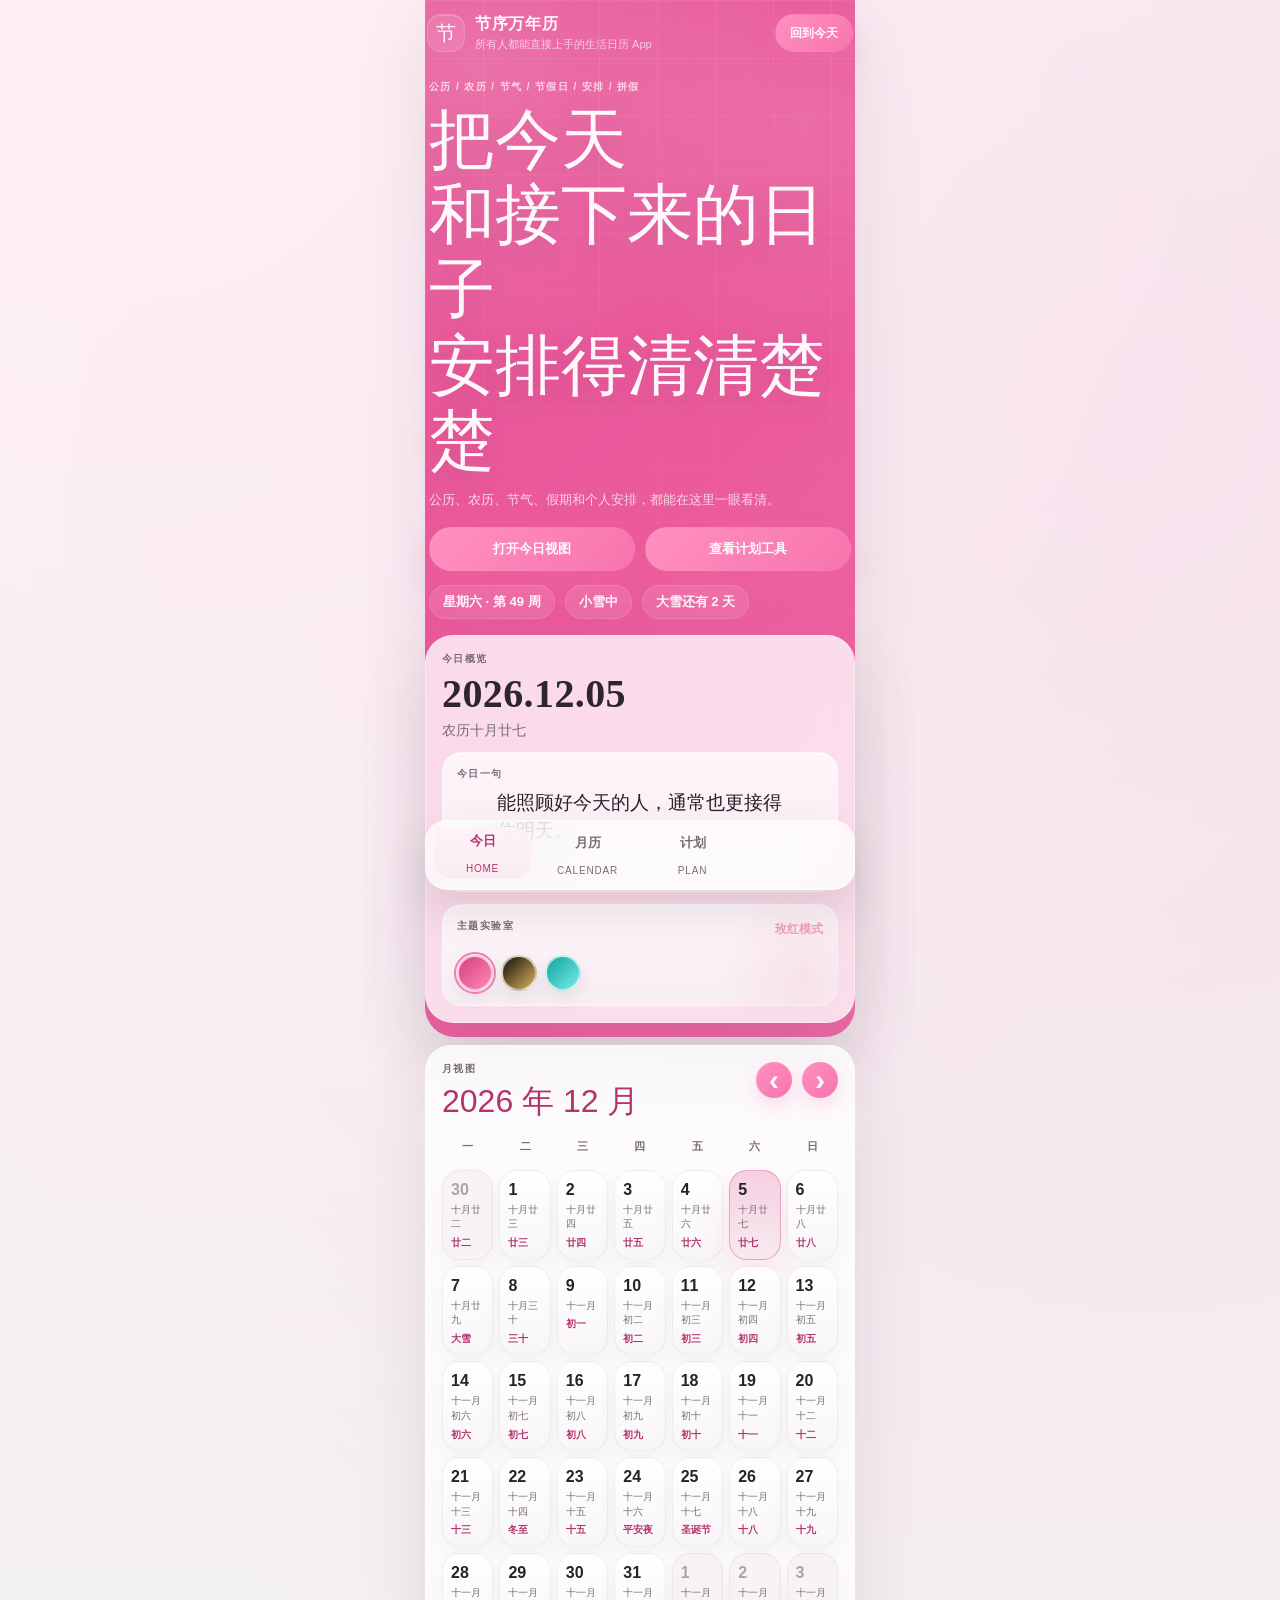
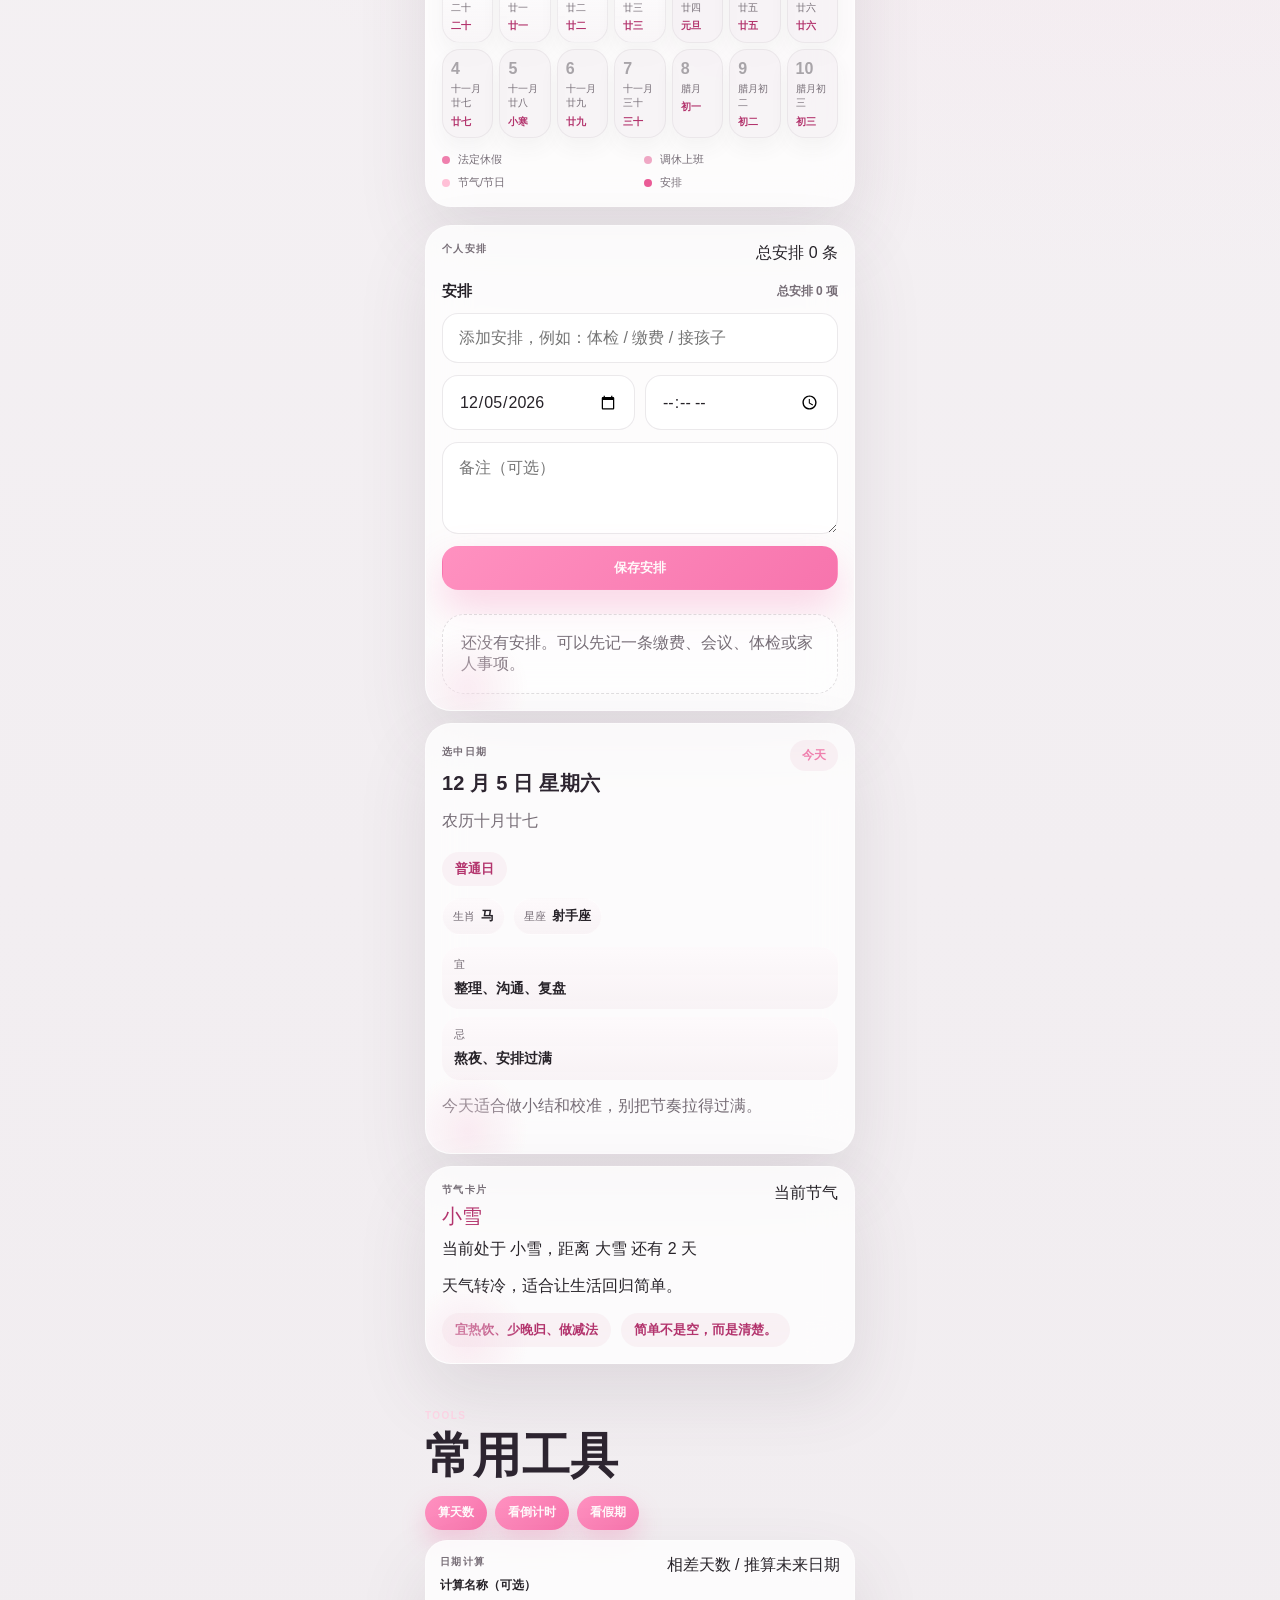
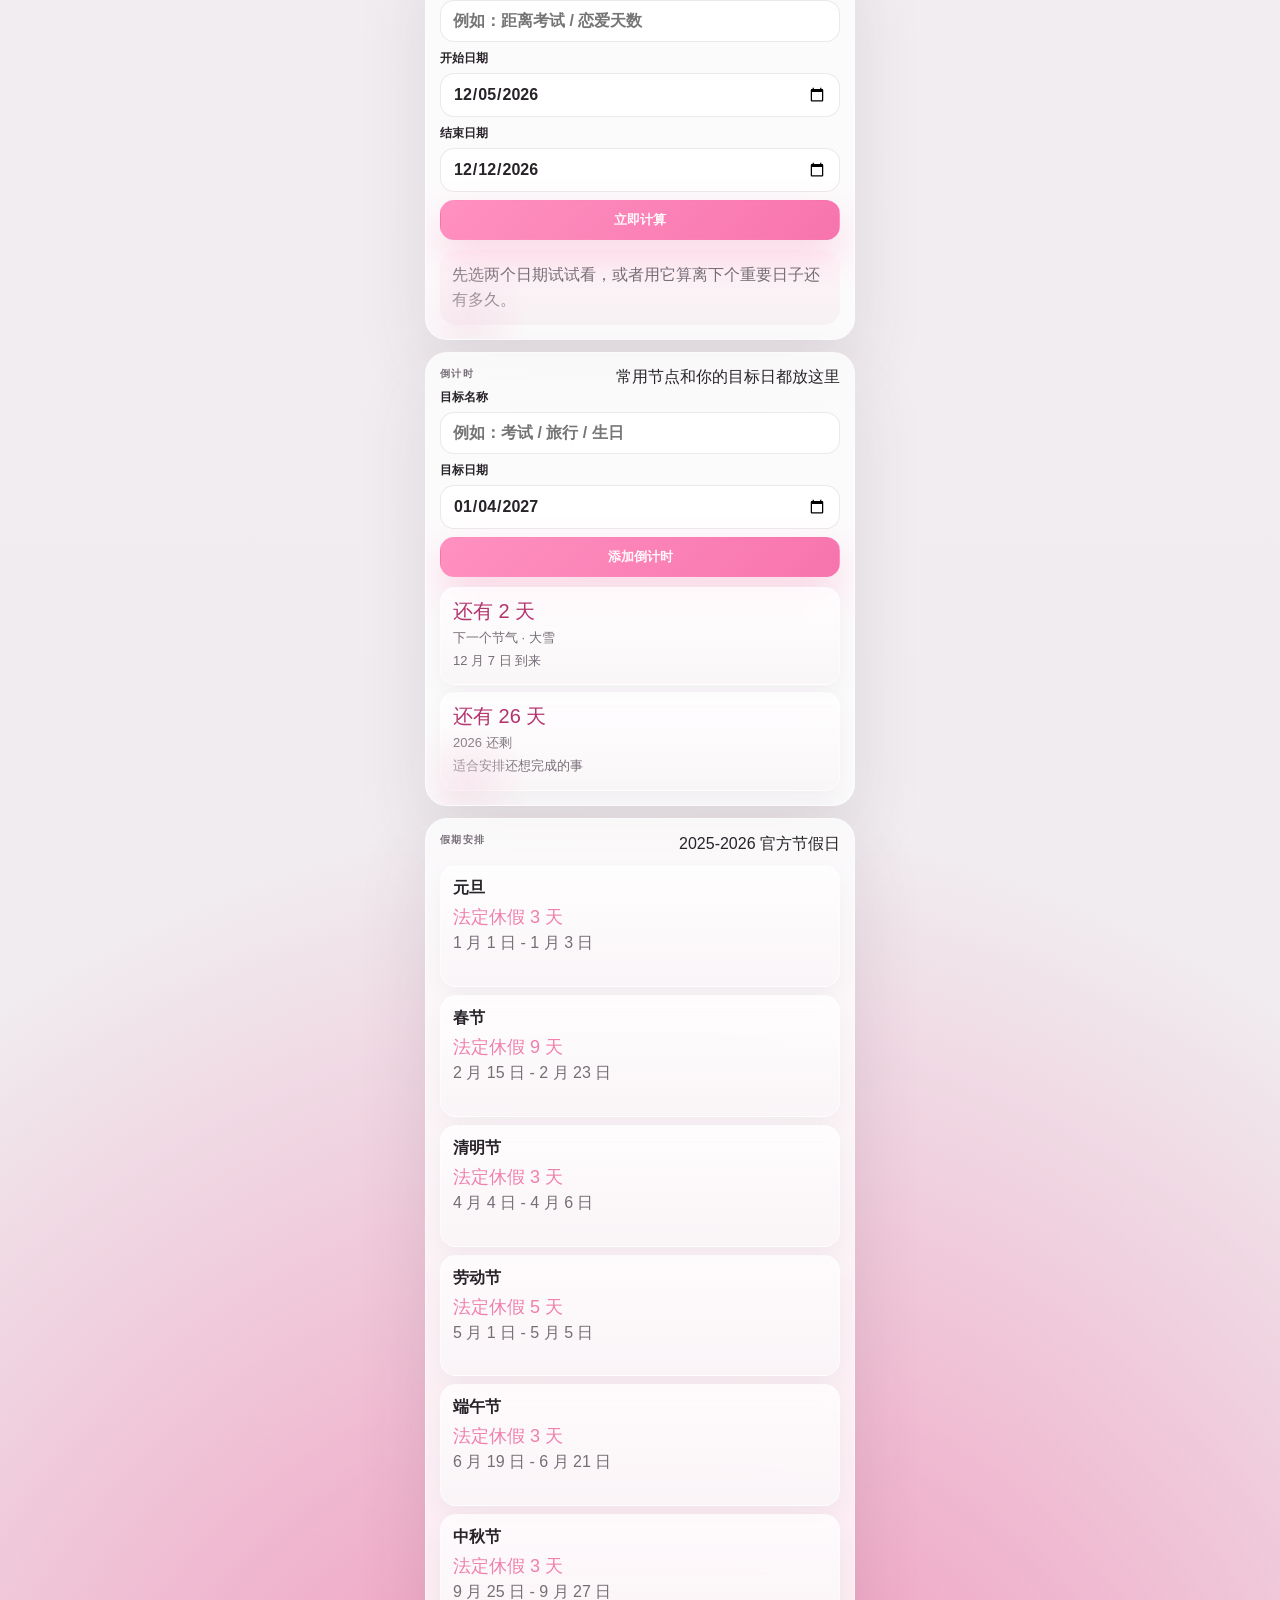
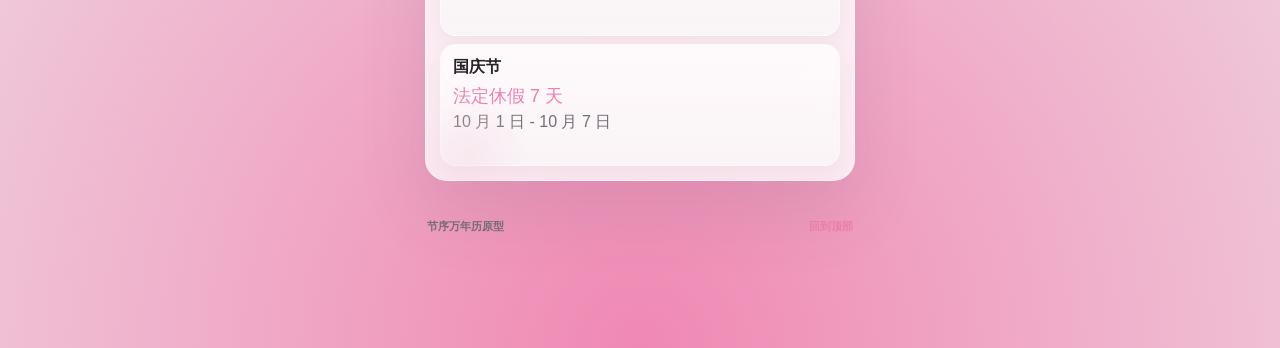
==== commit 9072e11d: "Tighten month navigation buttons" ====
--- a/calendar-app/index.html
+++ b/calendar-app/index.html
@@ -15,7 +15,7 @@
     <link rel="manifest" href="./manifest.webmanifest" />
     <link rel="icon" href="./assets/icon-calendar.svg" type="image/svg+xml" />
     <link rel="apple-touch-icon" href="./assets/icon-calendar.svg" />
-    <link rel="stylesheet" href="./styles.css?v=26" />
+    <link rel="stylesheet" href="./styles.css?v=27" />
   </head>
   <body>
     <div class="app-shell">
@@ -284,6 +284,6 @@
 
     <script src="./calendar-data.js"></script>
     <script src="./user-data-store.js"></script>
-    <script src="./script.js?v=26"></script>
+    <script src="./script.js?v=27"></script>
   </body>
 </html>
--- a/calendar-app/styles.css
+++ b/calendar-app/styles.css
@@ -2140,7 +2140,7 @@
 
 .calendar-toolbar {
   display: block !important;
-  padding-right: 182px !important;
+  padding-right: 92px !important;
 }
 
 .calendar-toolbar h3 {
@@ -2151,9 +2151,20 @@
 .calendar-toolbar .toolbar-actions {
   position: absolute !important;
   top: 0;
-  right: 58px;
-  flex: 0 0 116px;
-  width: 116px !important;
+  right: 56px;
+  flex: 0 0 82px;
+  width: 82px !important;
+  gap: 10px;
+}
+
+.calendar-toolbar .icon-button {
+  width: 36px;
+  height: 36px;
+  min-height: 36px;
+  padding: 0;
+  font-size: 30px;
+  line-height: 1;
+  box-shadow: 0 8px 18px rgba(244, 106, 165, 0.2);
 }
 
 @media (min-width: 761px) {
@@ -2162,8 +2173,8 @@
   }
 
   .calendar-toolbar .toolbar-actions {
-    flex-basis: 102px;
+    flex-basis: 82px;
     right: 0;
-    width: 102px !important;
-  }
-}
+    width: 82px !important;
+  }
+}
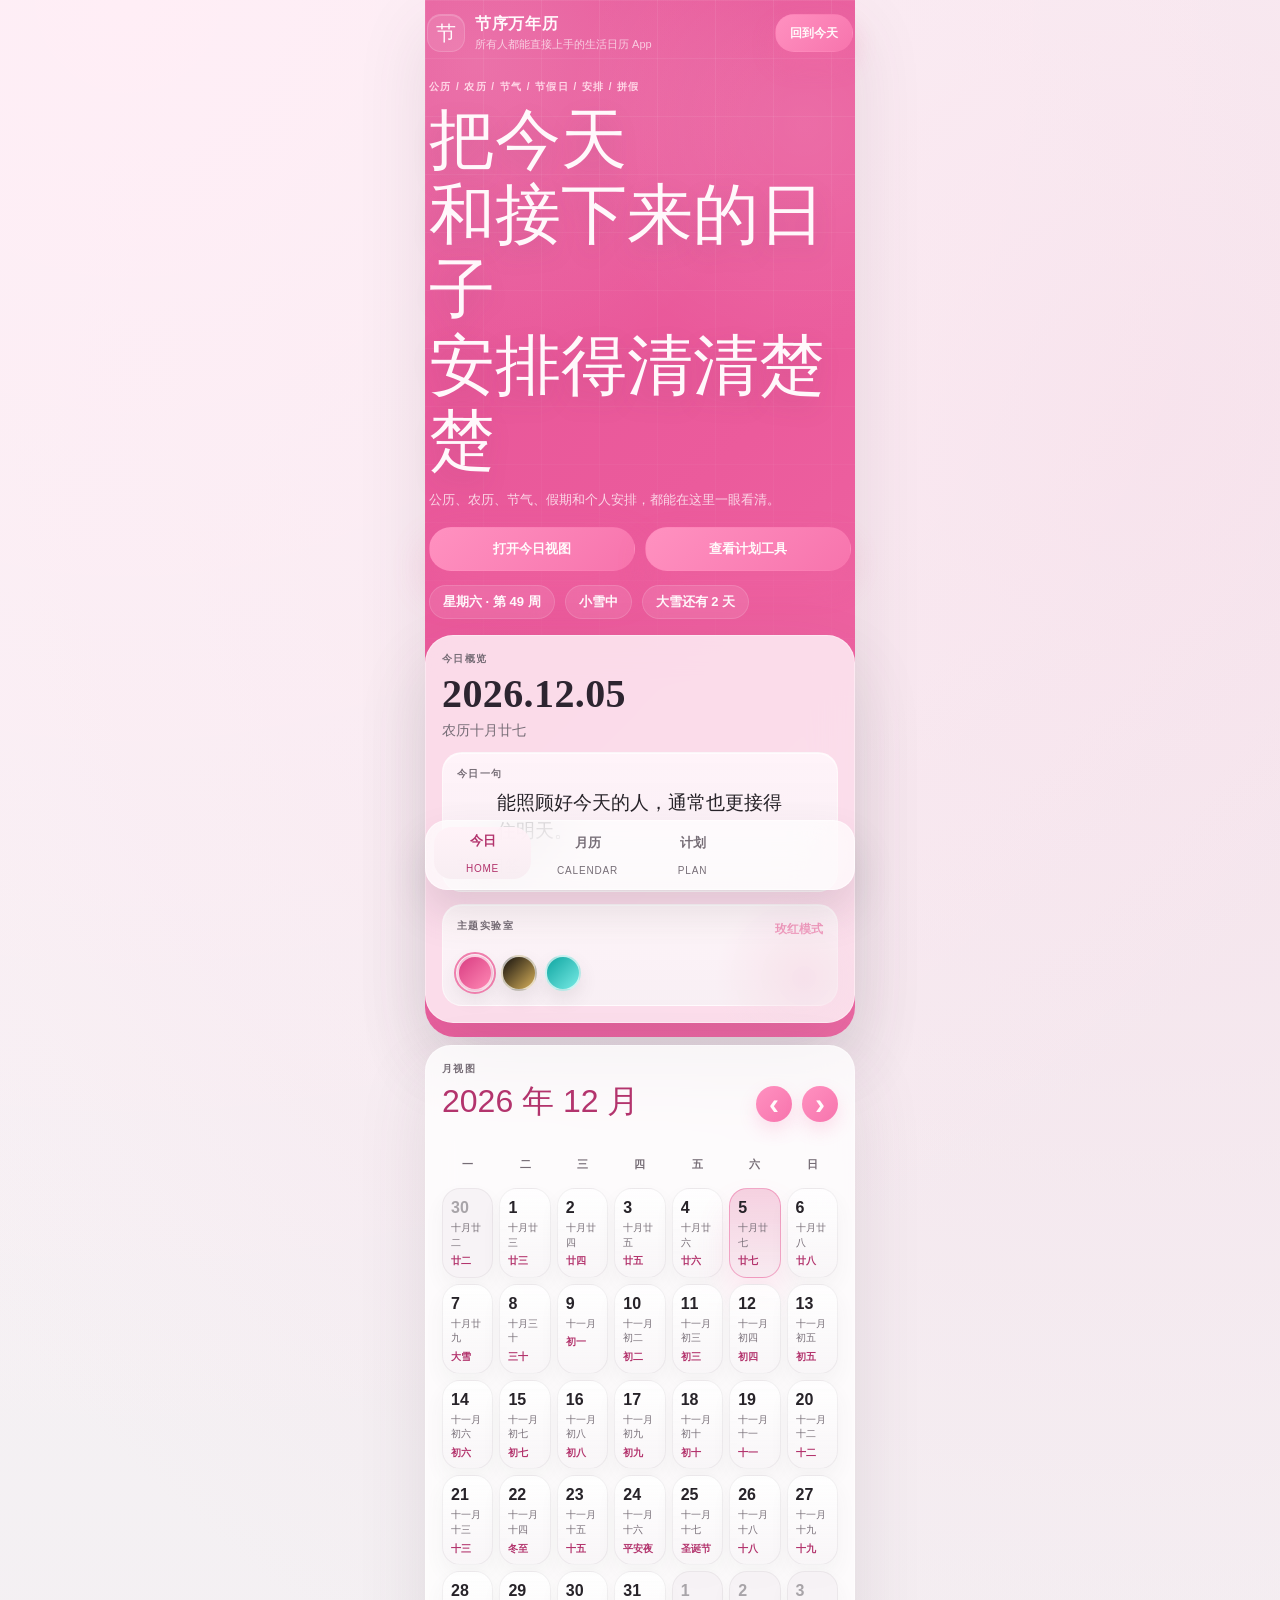
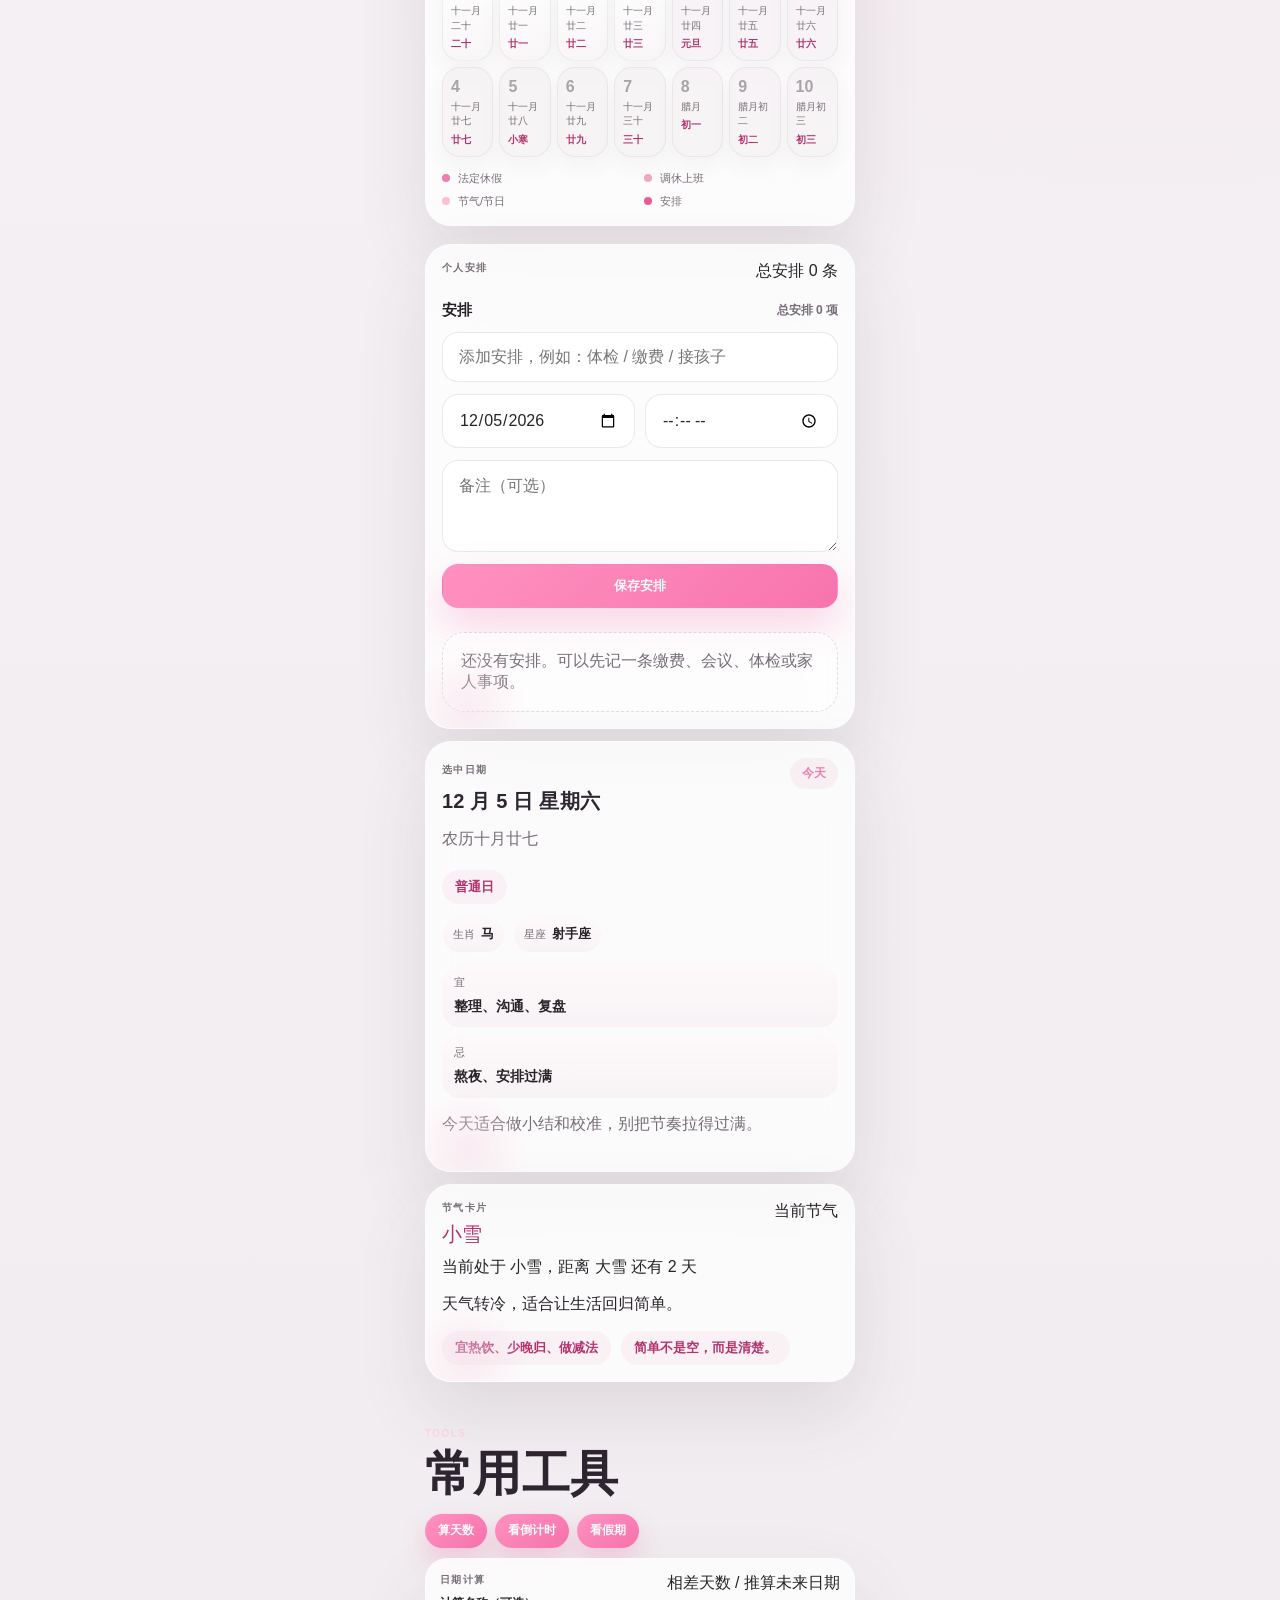
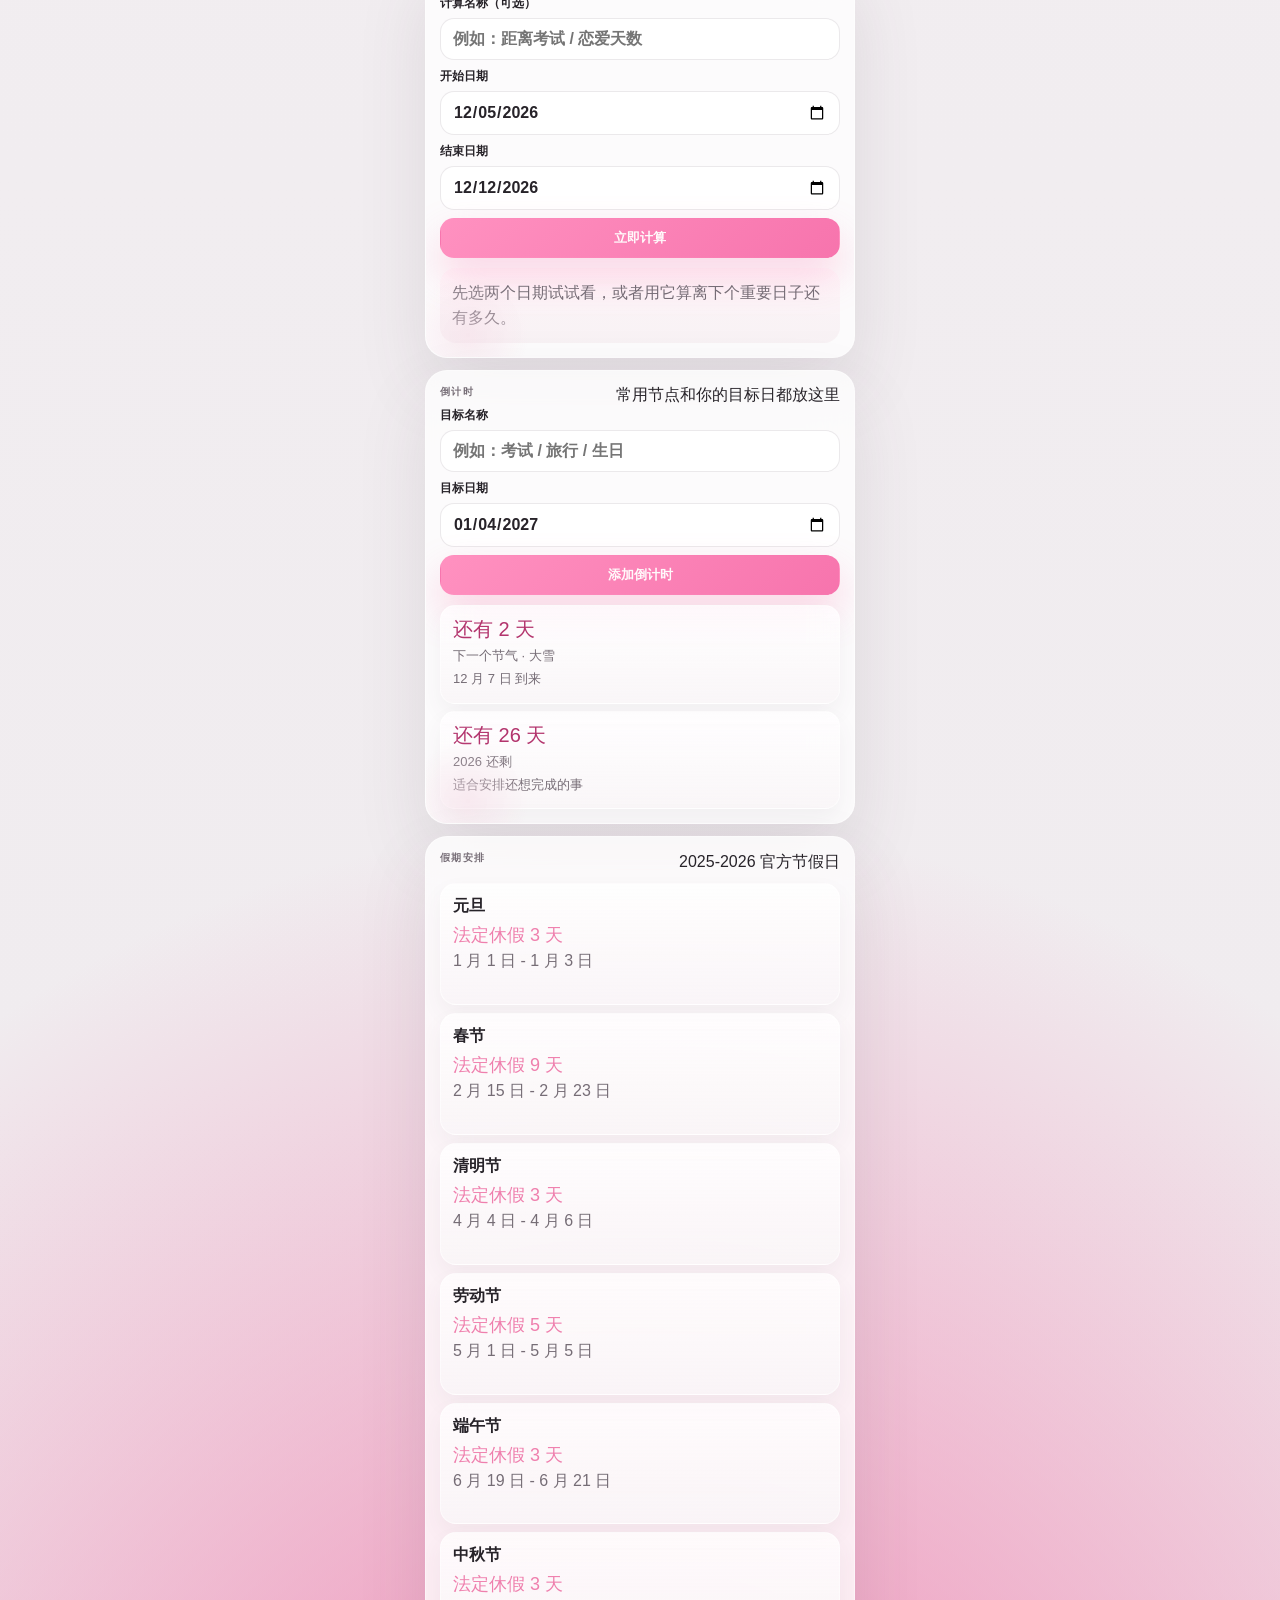
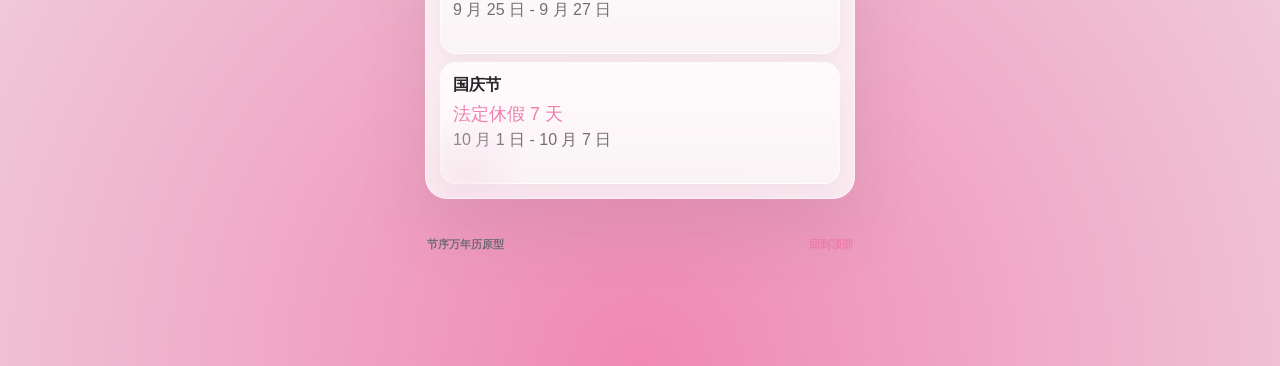
==== commit 07ce2929: "Align month navigation with header" ====
--- a/calendar-app/index.html
+++ b/calendar-app/index.html
@@ -15,7 +15,7 @@
     <link rel="manifest" href="./manifest.webmanifest" />
     <link rel="icon" href="./assets/icon-calendar.svg" type="image/svg+xml" />
     <link rel="apple-touch-icon" href="./assets/icon-calendar.svg" />
-    <link rel="stylesheet" href="./styles.css?v=27" />
+    <link rel="stylesheet" href="./styles.css?v=28" />
   </head>
   <body>
     <div class="app-shell">
@@ -284,6 +284,6 @@
 
     <script src="./calendar-data.js"></script>
     <script src="./user-data-store.js"></script>
-    <script src="./script.js?v=27"></script>
+    <script src="./script.js?v=28"></script>
   </body>
 </html>
--- a/calendar-app/styles.css
+++ b/calendar-app/styles.css
@@ -2140,7 +2140,8 @@
 
 .calendar-toolbar {
   display: block !important;
-  padding-right: 92px !important;
+  min-height: 72px;
+  padding-right: 110px !important;
 }
 
 .calendar-toolbar h3 {
@@ -2150,8 +2151,8 @@
 
 .calendar-toolbar .toolbar-actions {
   position: absolute !important;
-  top: 0;
-  right: 56px;
+  top: 24px;
+  right: 72px;
   flex: 0 0 82px;
   width: 82px !important;
   gap: 10px;
@@ -2167,6 +2168,10 @@
   box-shadow: 0 8px 18px rgba(244, 106, 165, 0.2);
 }
 
+.calendar-panel .weekday-row {
+  margin-top: 18px;
+}
+
 @media (min-width: 761px) {
   .calendar-toolbar h3 {
     max-width: calc(100% - 110px);
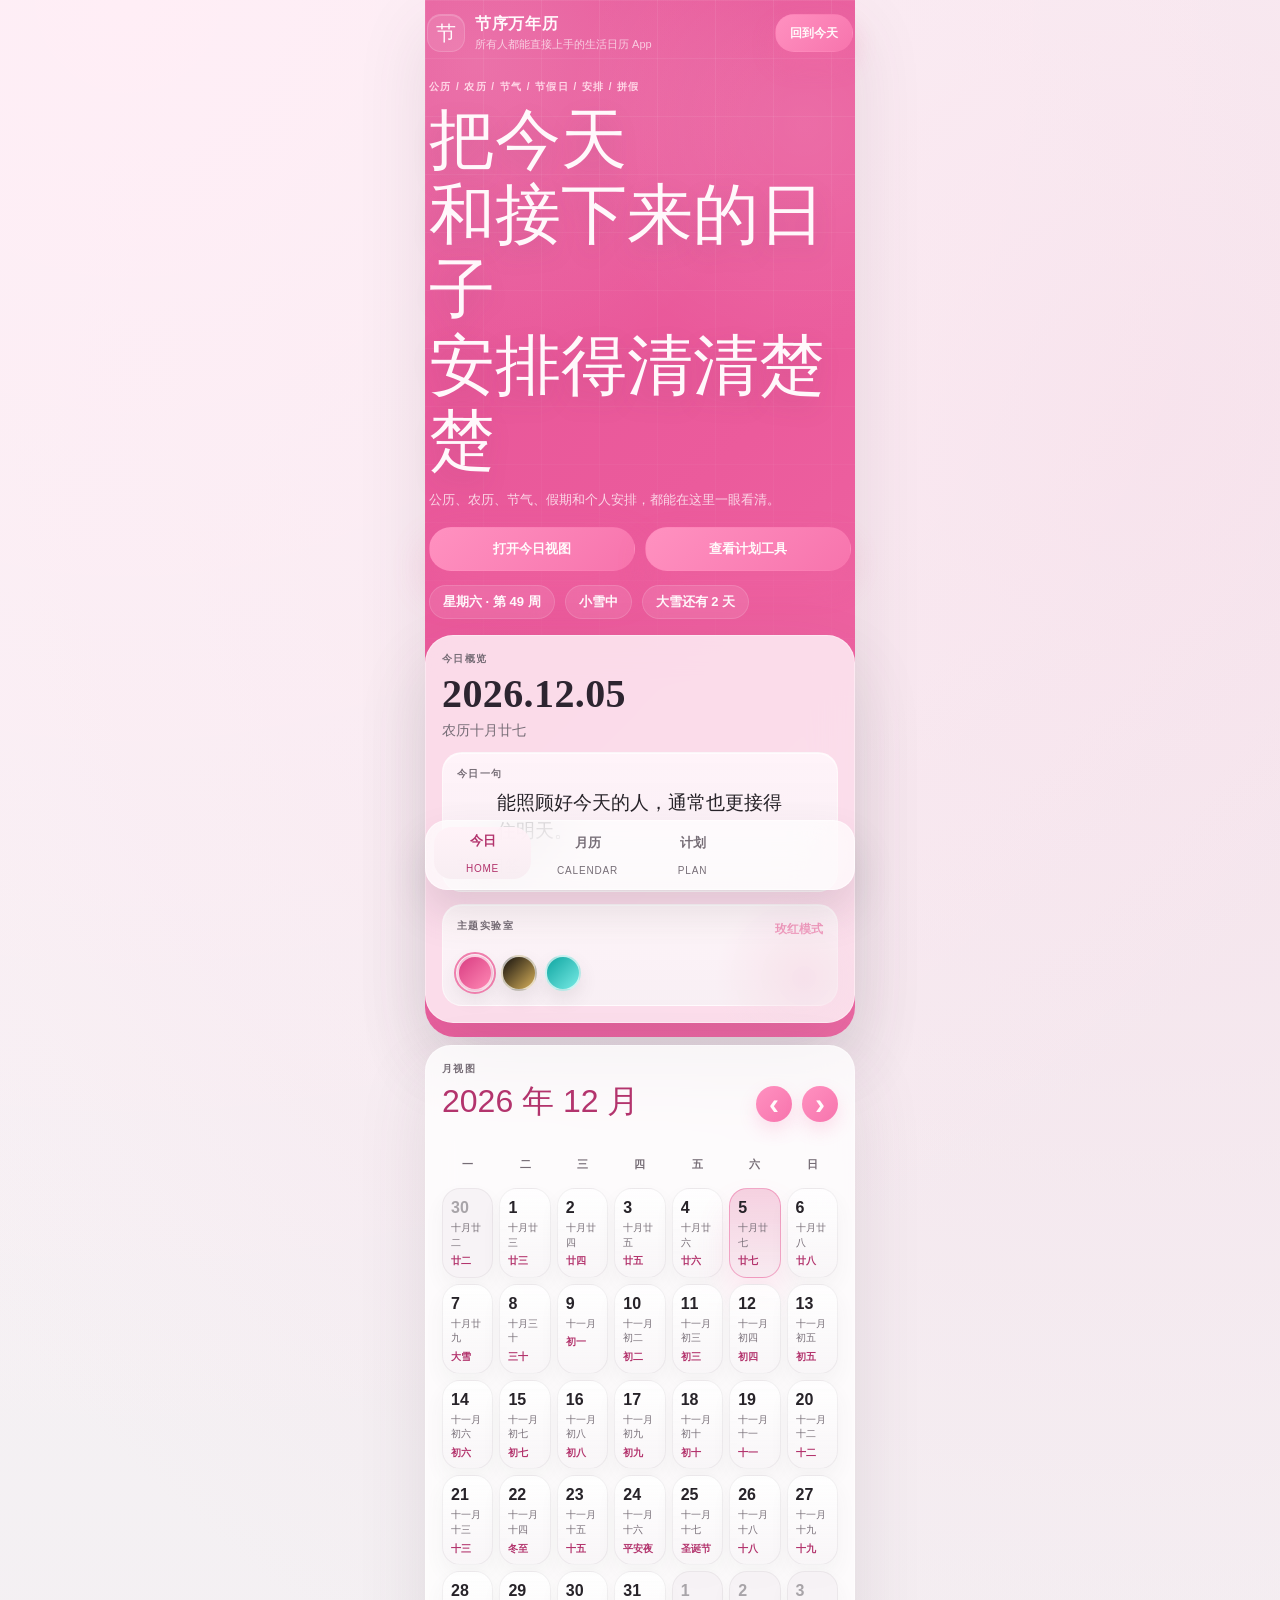
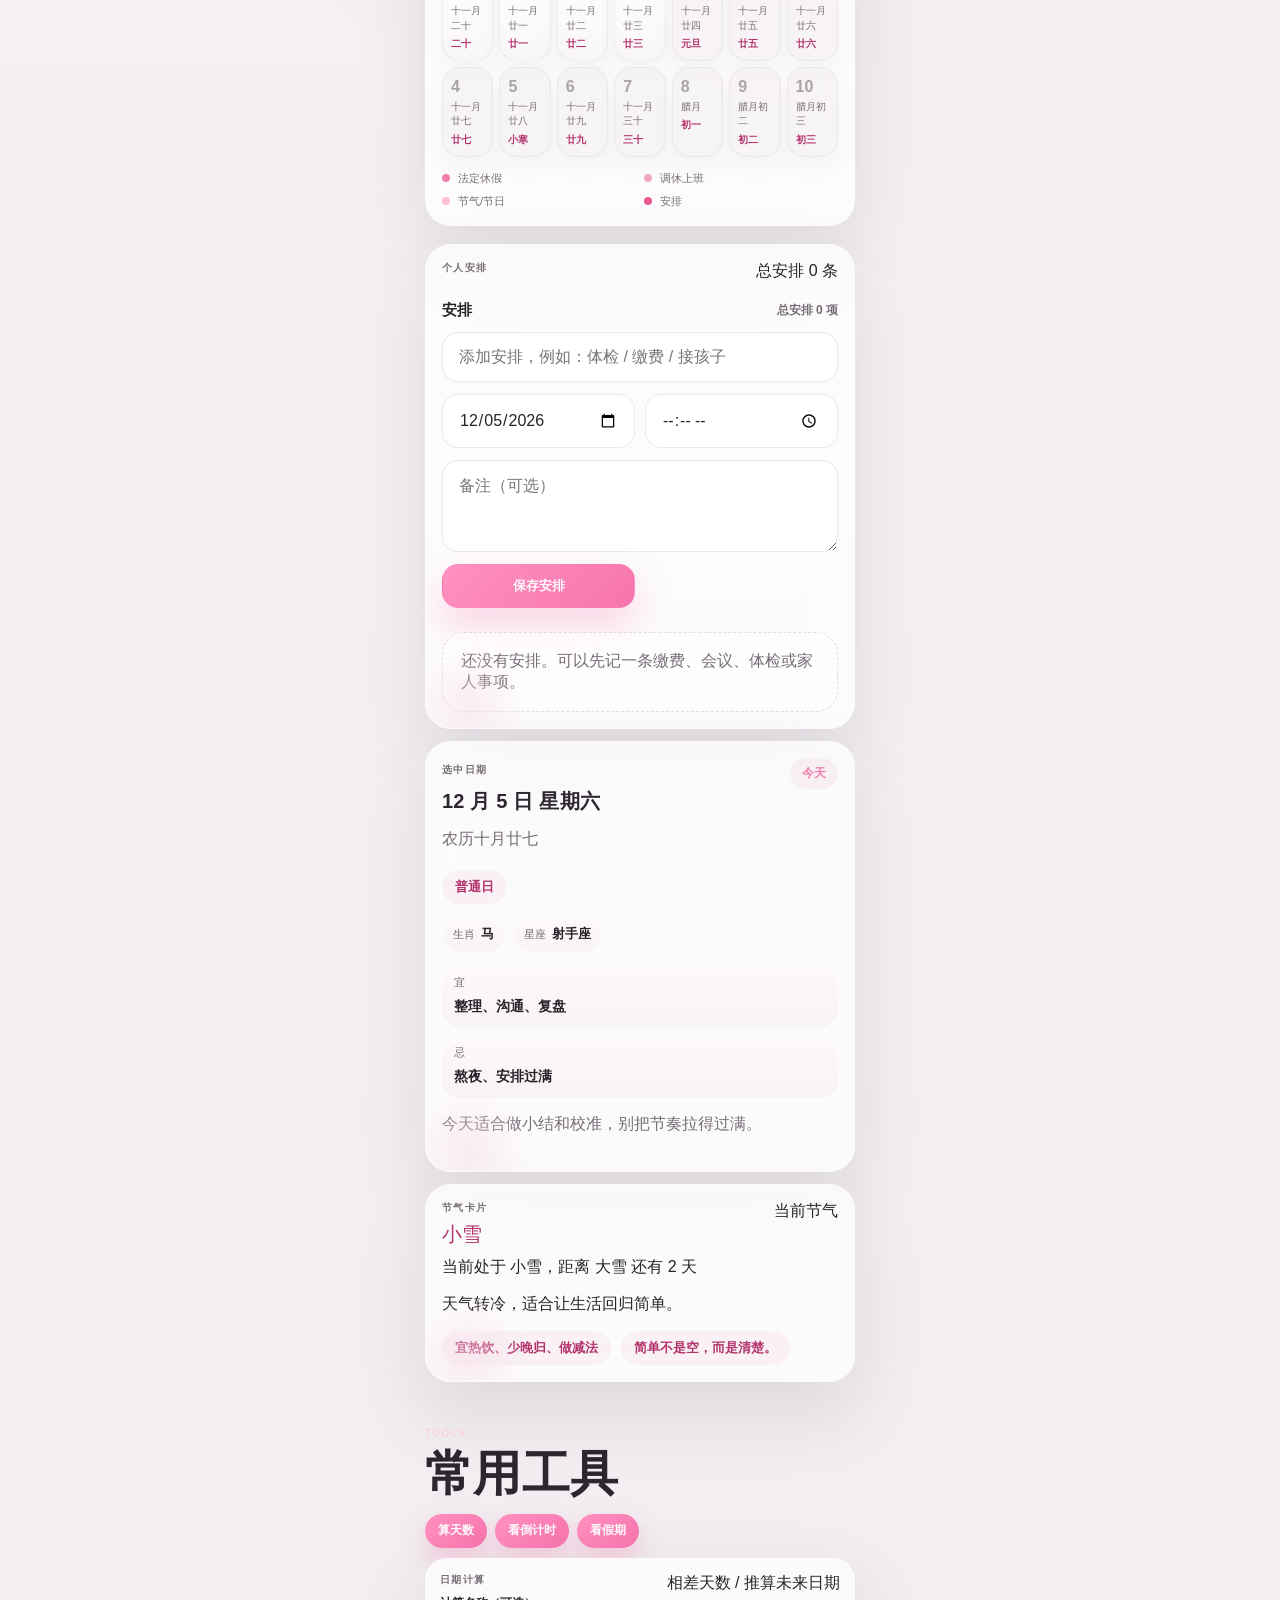
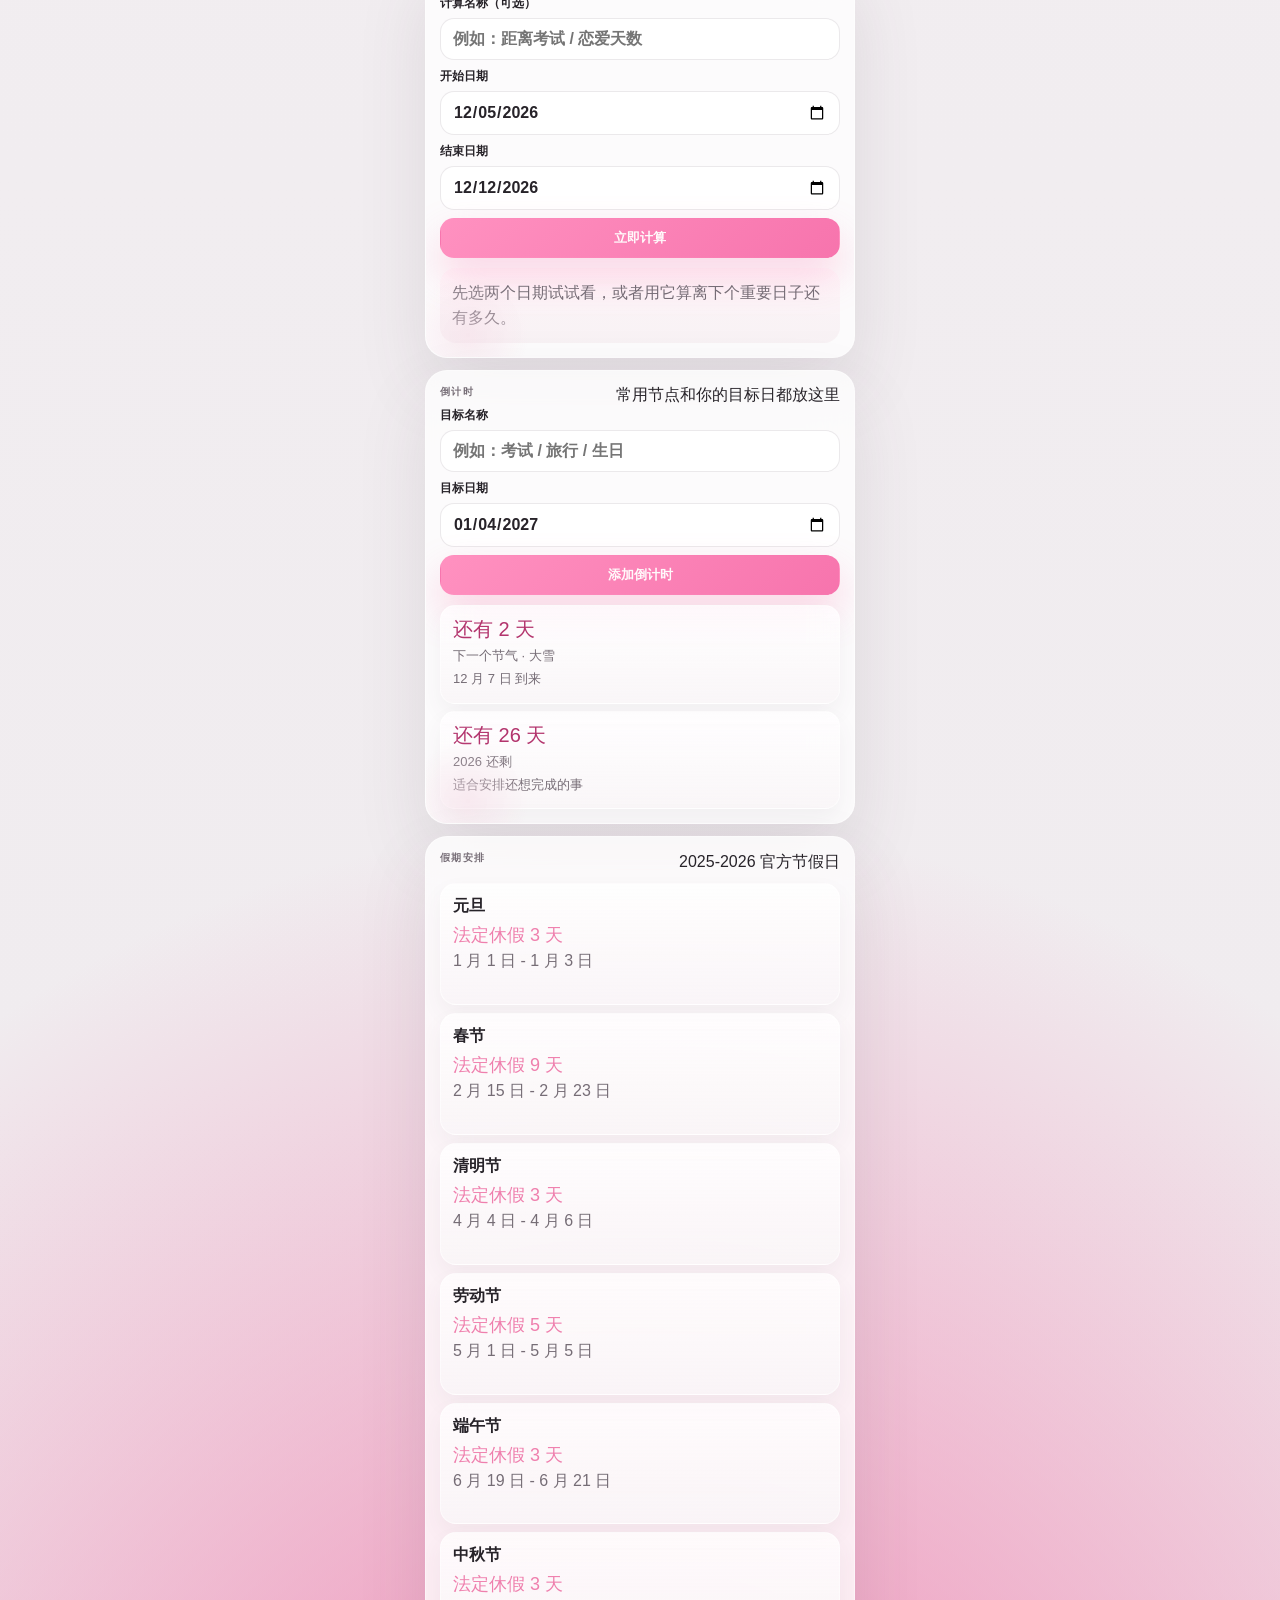
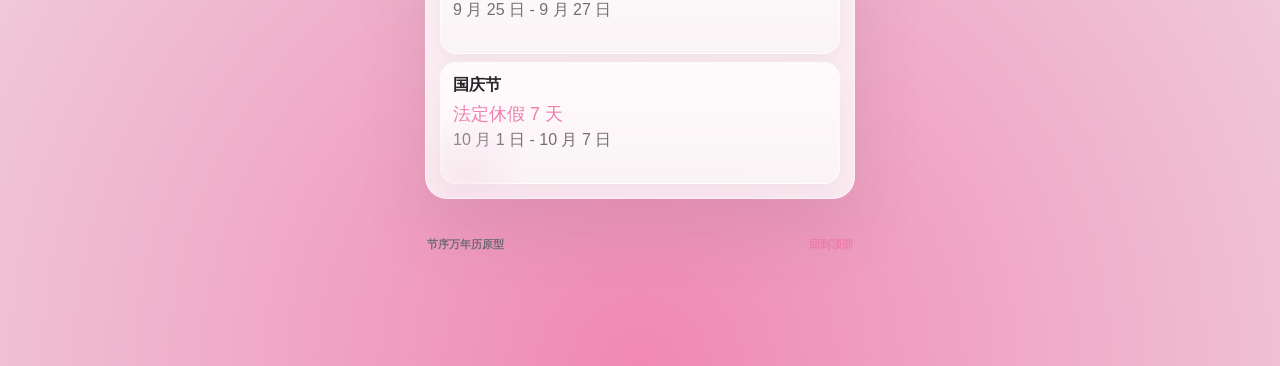
==== commit 4cafbc68: "Add schedule editing" ====
--- a/calendar-app/index.html
+++ b/calendar-app/index.html
@@ -15,7 +15,7 @@
     <link rel="manifest" href="./manifest.webmanifest" />
     <link rel="icon" href="./assets/icon-calendar.svg" type="image/svg+xml" />
     <link rel="apple-touch-icon" href="./assets/icon-calendar.svg" />
-    <link rel="stylesheet" href="./styles.css?v=28" />
+    <link rel="stylesheet" href="./styles.css?v=29" />
   </head>
   <body>
     <div class="app-shell">
@@ -125,7 +125,10 @@
                       <input id="scheduleTimeInput" name="time" type="time" />
                     </div>
                     <textarea id="scheduleNoteInput" name="note" rows="3" maxlength="80" placeholder="备注（可选）"></textarea>
-                    <button type="submit" class="button primary small">保存安排</button>
+                    <div class="schedule-form-actions">
+                      <button type="submit" class="button primary small" id="scheduleSubmitButton">保存安排</button>
+                      <button type="button" class="button secondary small is-hidden" id="scheduleEditCancelButton">取消修改</button>
+                    </div>
                   </form>
                   <div class="schedule-list" id="scheduleList"></div>
                 </div>
@@ -284,6 +287,6 @@
 
     <script src="./calendar-data.js"></script>
     <script src="./user-data-store.js"></script>
-    <script src="./script.js?v=28"></script>
+    <script src="./script.js?v=29"></script>
   </body>
 </html>
--- a/calendar-app/styles.css
+++ b/calendar-app/styles.css
@@ -1019,6 +1019,12 @@
   gap: 10px;
 }
 
+.schedule-form-actions {
+  display: grid;
+  grid-template-columns: repeat(2, minmax(0, 1fr));
+  gap: 10px;
+}
+
 .planner-list,
 .schedule-list {
   display: grid;
@@ -1072,6 +1078,10 @@
 }
 
 .swipe-row.is-revealed .swipe-surface {
+  transform: translateX(-136px);
+}
+
+.countdown-swipe-row.is-revealed .swipe-surface {
   transform: translateX(-86px);
 }
 
@@ -1080,20 +1090,40 @@
   inset: 0 0 0 auto;
   z-index: 0;
   display: flex;
-  width: 86px;
+  width: 136px;
   align-items: stretch;
   justify-content: flex-end;
 }
 
+.countdown-swipe-row .swipe-actions {
+  width: 86px;
+}
+
+.swipe-actions .schedule-edit,
 .swipe-actions .schedule-remove,
 .swipe-actions .countdown-remove {
-  width: 86px;
+  width: 68px;
   height: 100%;
   min-height: 100%;
   margin: 0;
   padding: 0 12px;
+  box-shadow: none;
+}
+
+.swipe-actions .schedule-edit {
+  color: var(--accent-dark);
+  background: rgba(255, 241, 247, 0.96);
+}
+
+.swipe-actions .schedule-remove,
+.swipe-actions .countdown-remove {
+  color: #fffafb;
   border-radius: 0 22px 22px 0;
-  box-shadow: none;
+  background: linear-gradient(135deg, var(--button-start), var(--button-end));
+}
+
+.swipe-actions .countdown-remove {
+  width: 86px;
 }
 
 .schedule-item.is-done {
@@ -1102,6 +1132,7 @@
 }
 
 .schedule-toggle,
+.schedule-edit,
 .schedule-remove {
   display: inline-flex;
   align-items: center;
@@ -1885,7 +1916,11 @@
 }
 
 .swipe-actions .schedule-remove {
-  width: 86px;
+  width: 68px;
+}
+
+.swipe-actions .schedule-edit {
+  width: 68px;
 }
 
 .tool-grid,
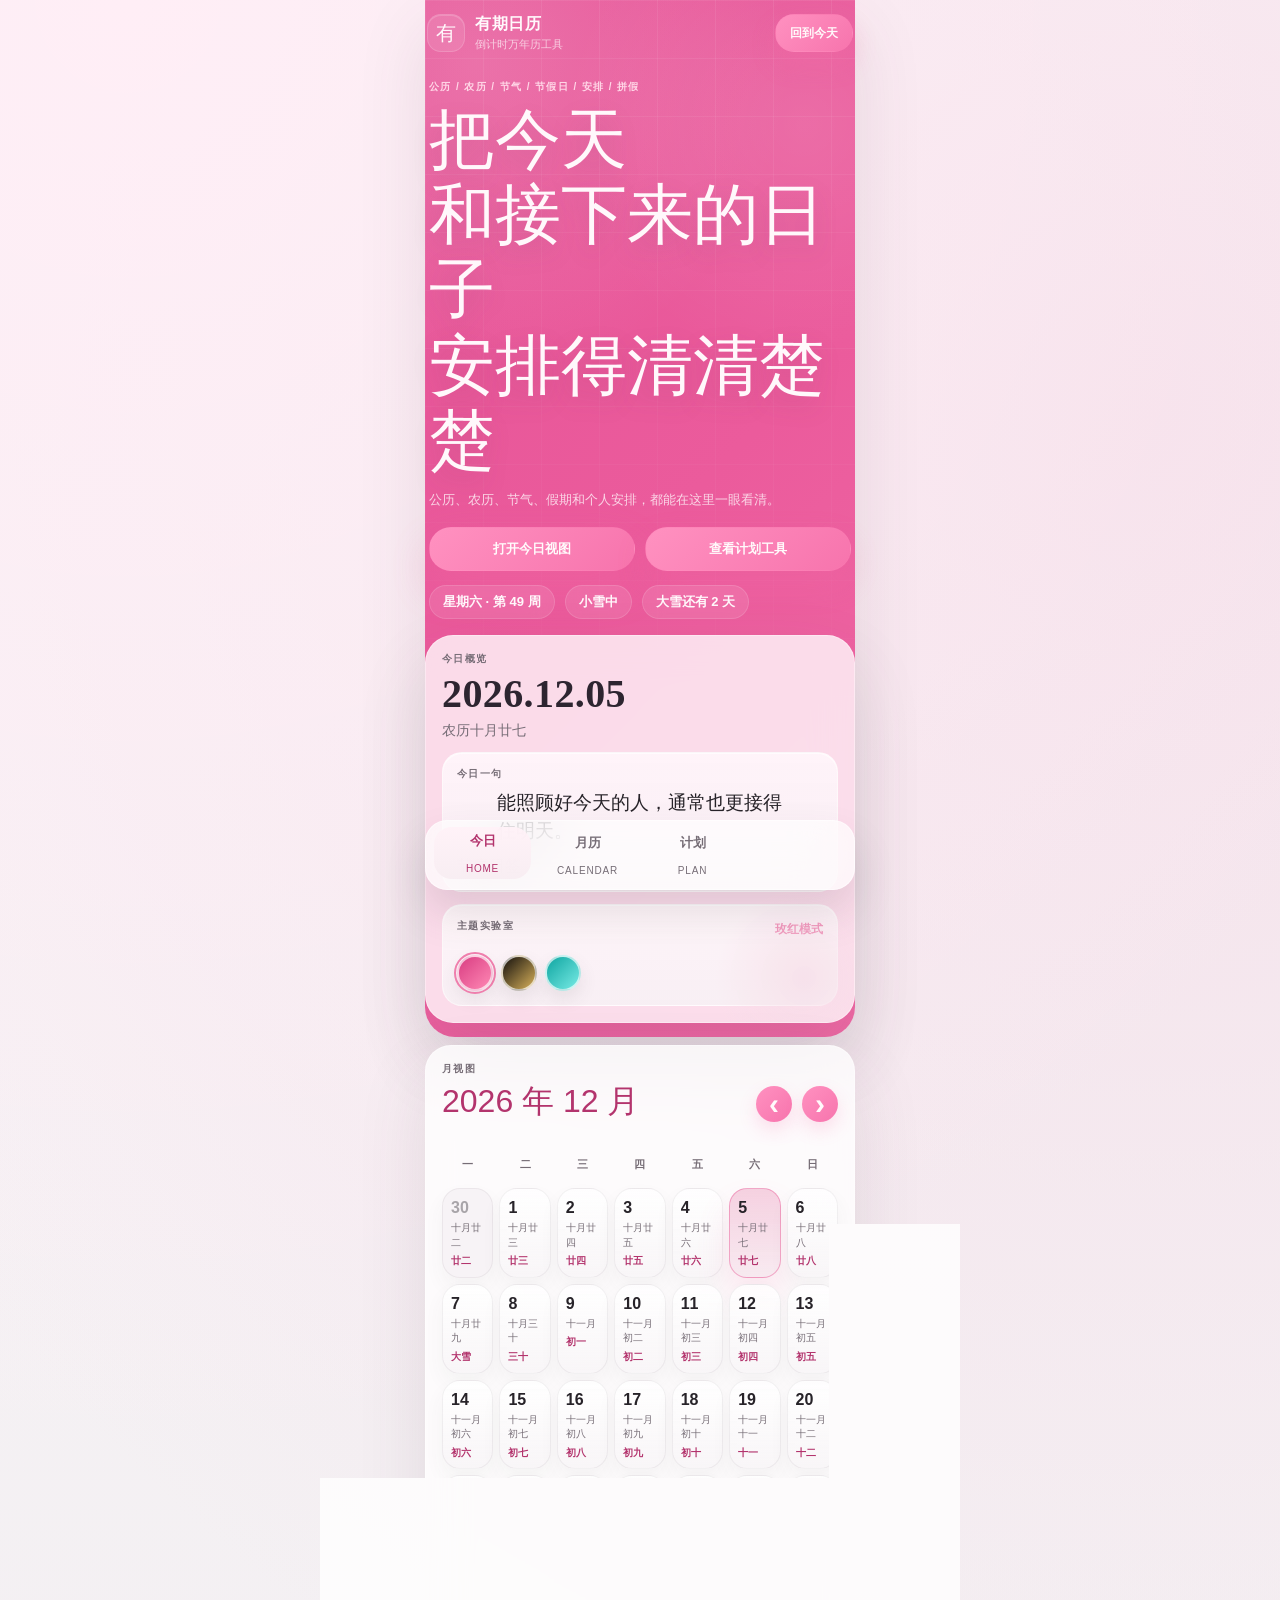
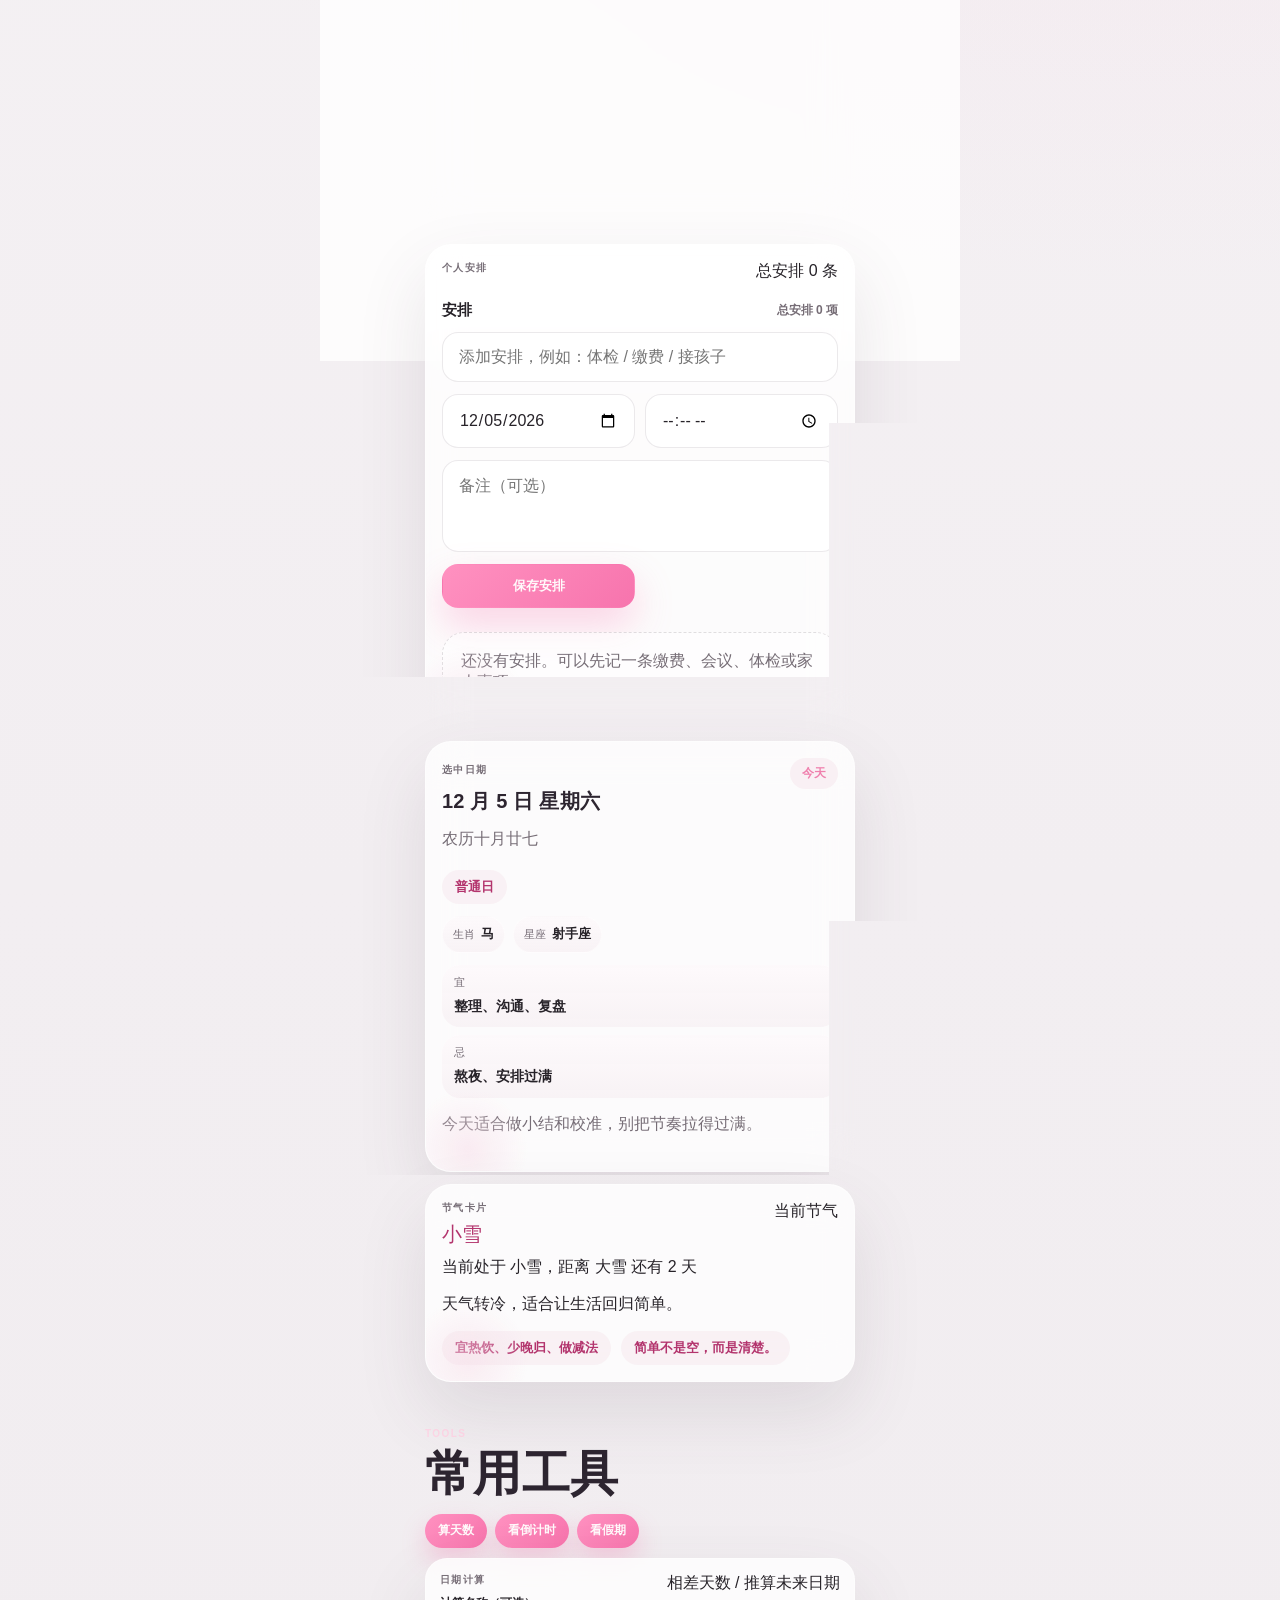
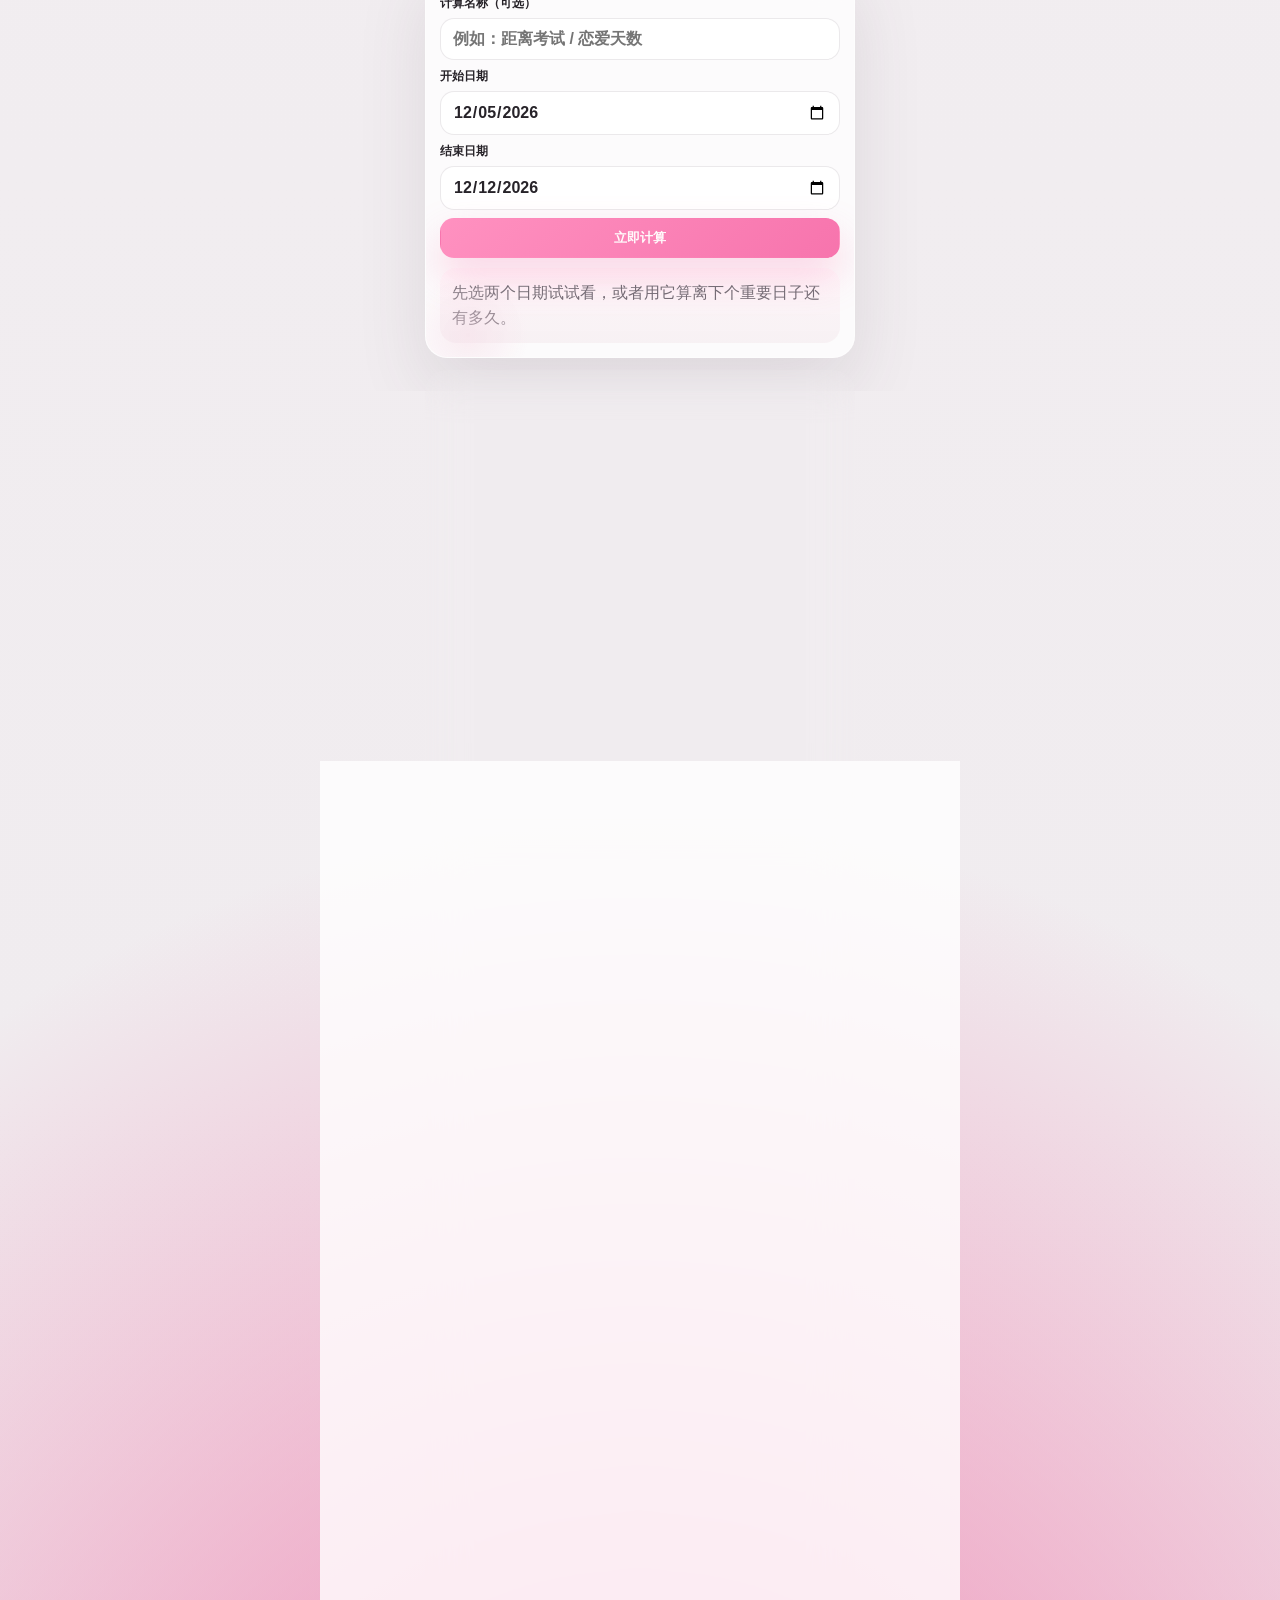
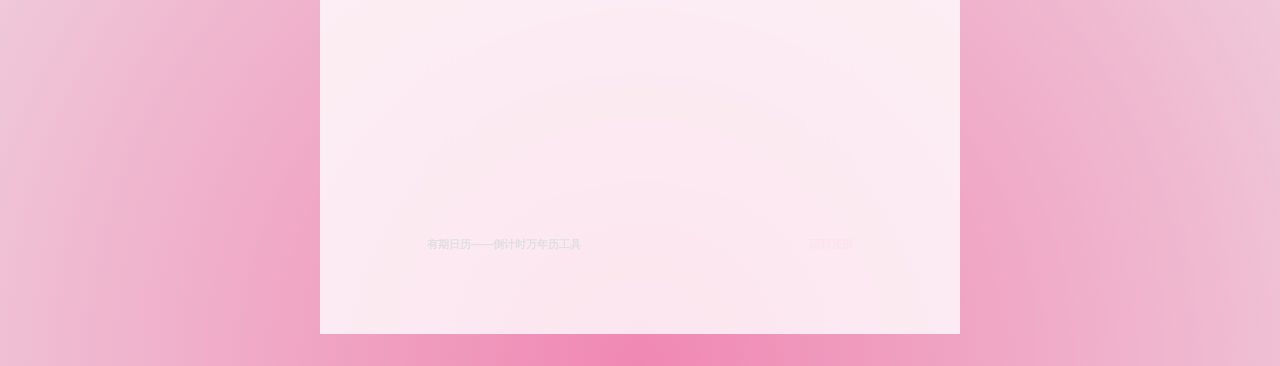
==== commit 959f392e: "Rename app on Pages" ====
--- a/calendar-app/index.html
+++ b/calendar-app/index.html
@@ -3,29 +3,29 @@
   <head>
     <meta charset="utf-8" />
     <meta name="viewport" content="width=device-width, initial-scale=1" />
-    <title>节序万年历</title>
+    <title>有期日历——倒计时万年历工具</title>
     <meta
       name="description"
-      content="一款融合公历、农历、节气、法定节假日、轻量黄历、个人安排、倒计时与拼假建议的万年历原型。"
+      content="有期日历——倒计时万年历工具，融合公历、农历、节气、法定节假日、轻量黄历、个人安排、倒计时与拼假建议。"
     />
     <meta name="theme-color" content="#ea5b96" />
     <meta name="apple-mobile-web-app-capable" content="yes" />
     <meta name="apple-mobile-web-app-status-bar-style" content="default" />
-    <meta name="apple-mobile-web-app-title" content="节序万年历" />
+    <meta name="apple-mobile-web-app-title" content="有期日历" />
     <link rel="manifest" href="./manifest.webmanifest" />
     <link rel="icon" href="./assets/icon-calendar.svg" type="image/svg+xml" />
     <link rel="apple-touch-icon" href="./assets/icon-calendar.svg" />
-    <link rel="stylesheet" href="./styles.css?v=29" />
+    <link rel="stylesheet" href="./styles.css?v=34" />
   </head>
   <body>
     <div class="app-shell">
       <header class="hero" id="top">
         <nav class="nav" aria-label="主导航">
           <a class="brand" href="#top">
-            <span class="brand-mark">节</span>
+            <span class="brand-mark">有</span>
             <span class="brand-copy">
-              <strong>节序万年历</strong>
-              <small>所有人都能直接上手的生活日历 App</small>
+              <strong>有期日历</strong>
+              <small>倒计时万年历工具</small>
             </span>
           </a>
           <div class="nav-actions">
@@ -249,7 +249,7 @@
       </main>
 
       <footer class="footer">
-        <span>节序万年历原型</span>
+        <span>有期日历——倒计时万年历工具</span>
         <a href="#top">回到顶部</a>
       </footer>
 
--- a/calendar-app/styles.css
+++ b/calendar-app/styles.css
@@ -2218,3 +2218,93 @@
     width: 82px !important;
   }
 }
+
+@media (max-width: 760px) {
+  .calendar-panel {
+    padding: 12px;
+  }
+
+  .calendar-toolbar {
+    min-height: 58px;
+    padding-right: 94px !important;
+  }
+
+  .calendar-toolbar h3 {
+    font-size: 30px;
+    line-height: 1.04;
+  }
+
+  .calendar-toolbar .toolbar-actions {
+    top: 8px;
+    right: 12px;
+    gap: 8px;
+  }
+
+  .calendar-toolbar .icon-button {
+    width: 34px;
+    height: 34px;
+    min-height: 34px;
+    font-size: 26px;
+  }
+
+  .calendar-panel .weekday-row {
+    margin: 8px 0 6px;
+  }
+
+  .weekday-row,
+  .calendar-grid {
+    gap: 4px;
+  }
+
+  .weekday-row span {
+    min-height: 20px;
+    font-size: 10px;
+  }
+
+  .day-cell {
+    min-height: 78px;
+    gap: 4px;
+    padding: 9px 6px 7px;
+    border-radius: 15px;
+  }
+
+  .day-top {
+    gap: 2px;
+  }
+
+  .day-number {
+    font-size: 14px;
+  }
+
+  .day-badge {
+    width: 13px;
+    height: 13px;
+    font-size: 6px;
+  }
+
+  .day-label,
+  .day-note {
+    font-size: 9px;
+    line-height: 1.3;
+  }
+
+  .schedule-markers {
+    gap: 3px;
+    margin-top: 2px;
+  }
+
+  .schedule-markers i {
+    width: 8px;
+    height: 8px;
+  }
+
+  .legend {
+    gap: 6px;
+    margin-top: 8px;
+    font-size: 10px;
+  }
+
+  .legend span {
+    gap: 6px;
+  }
+}
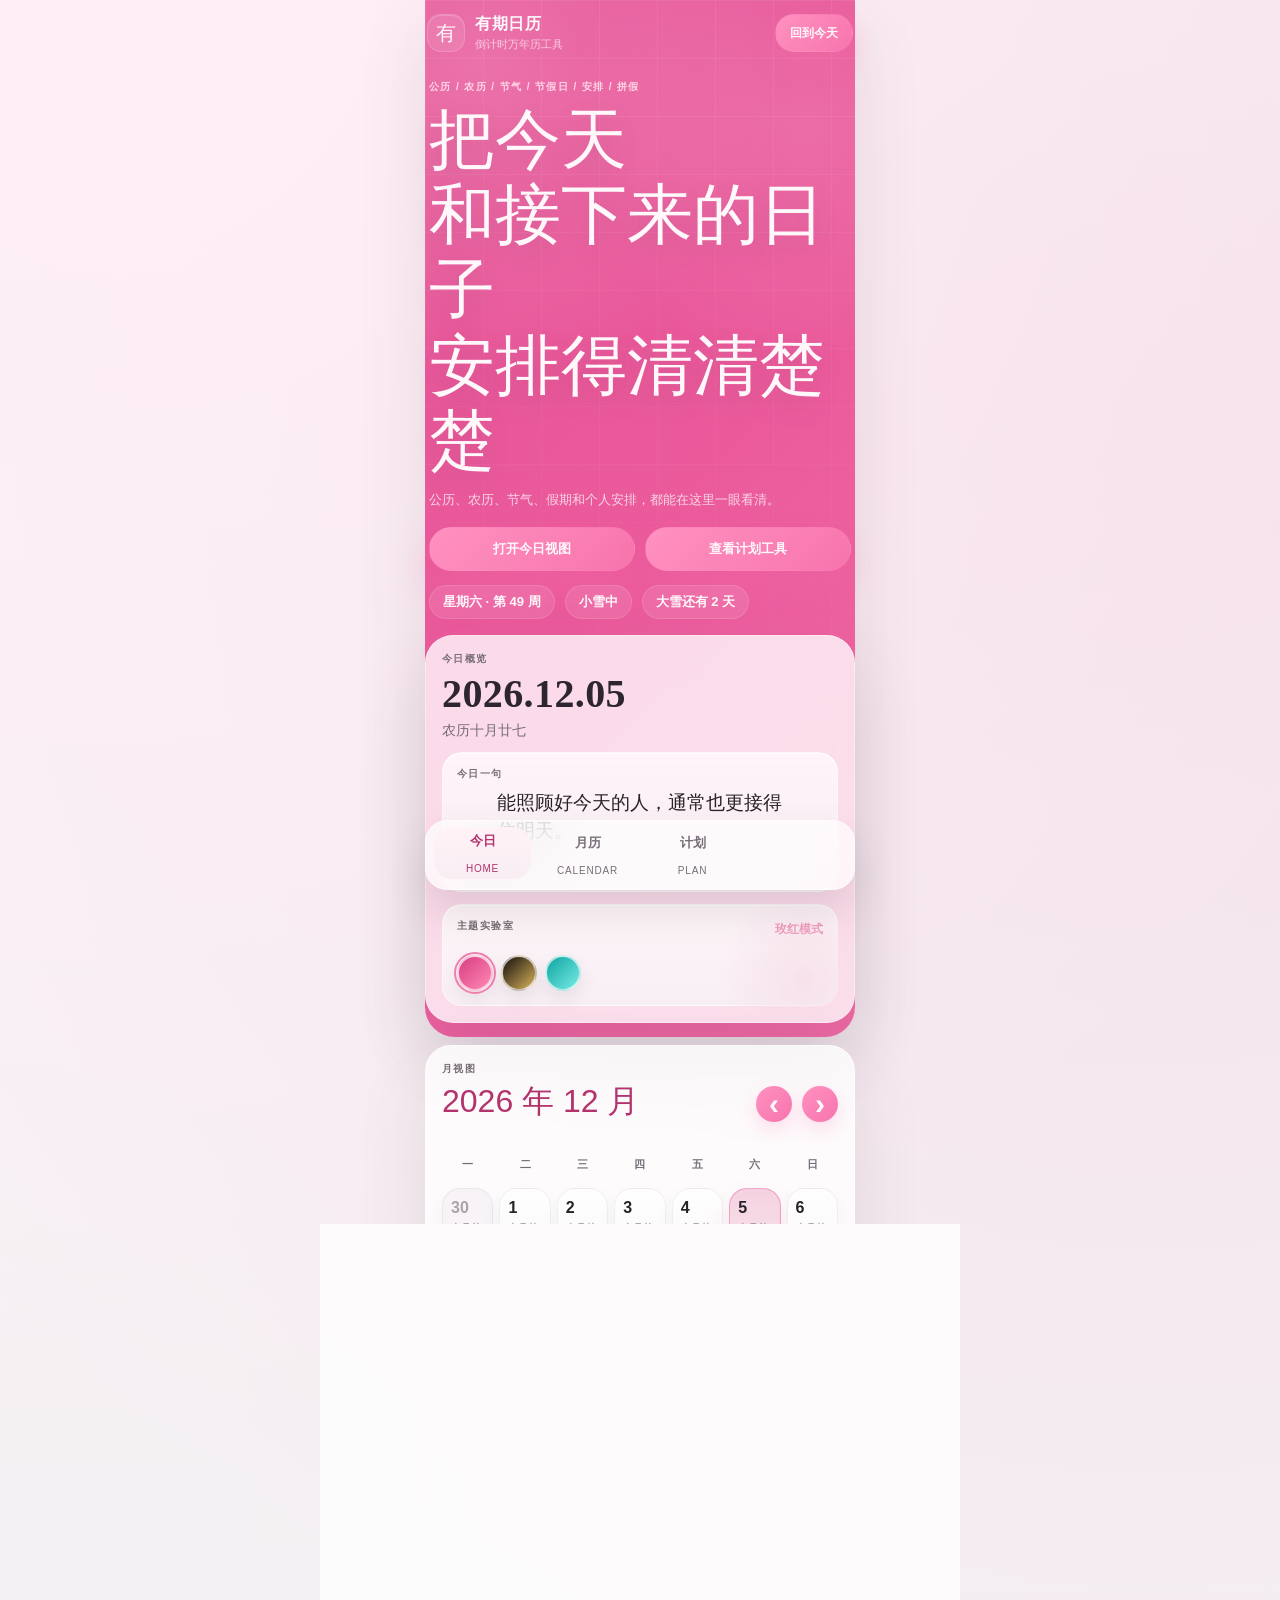
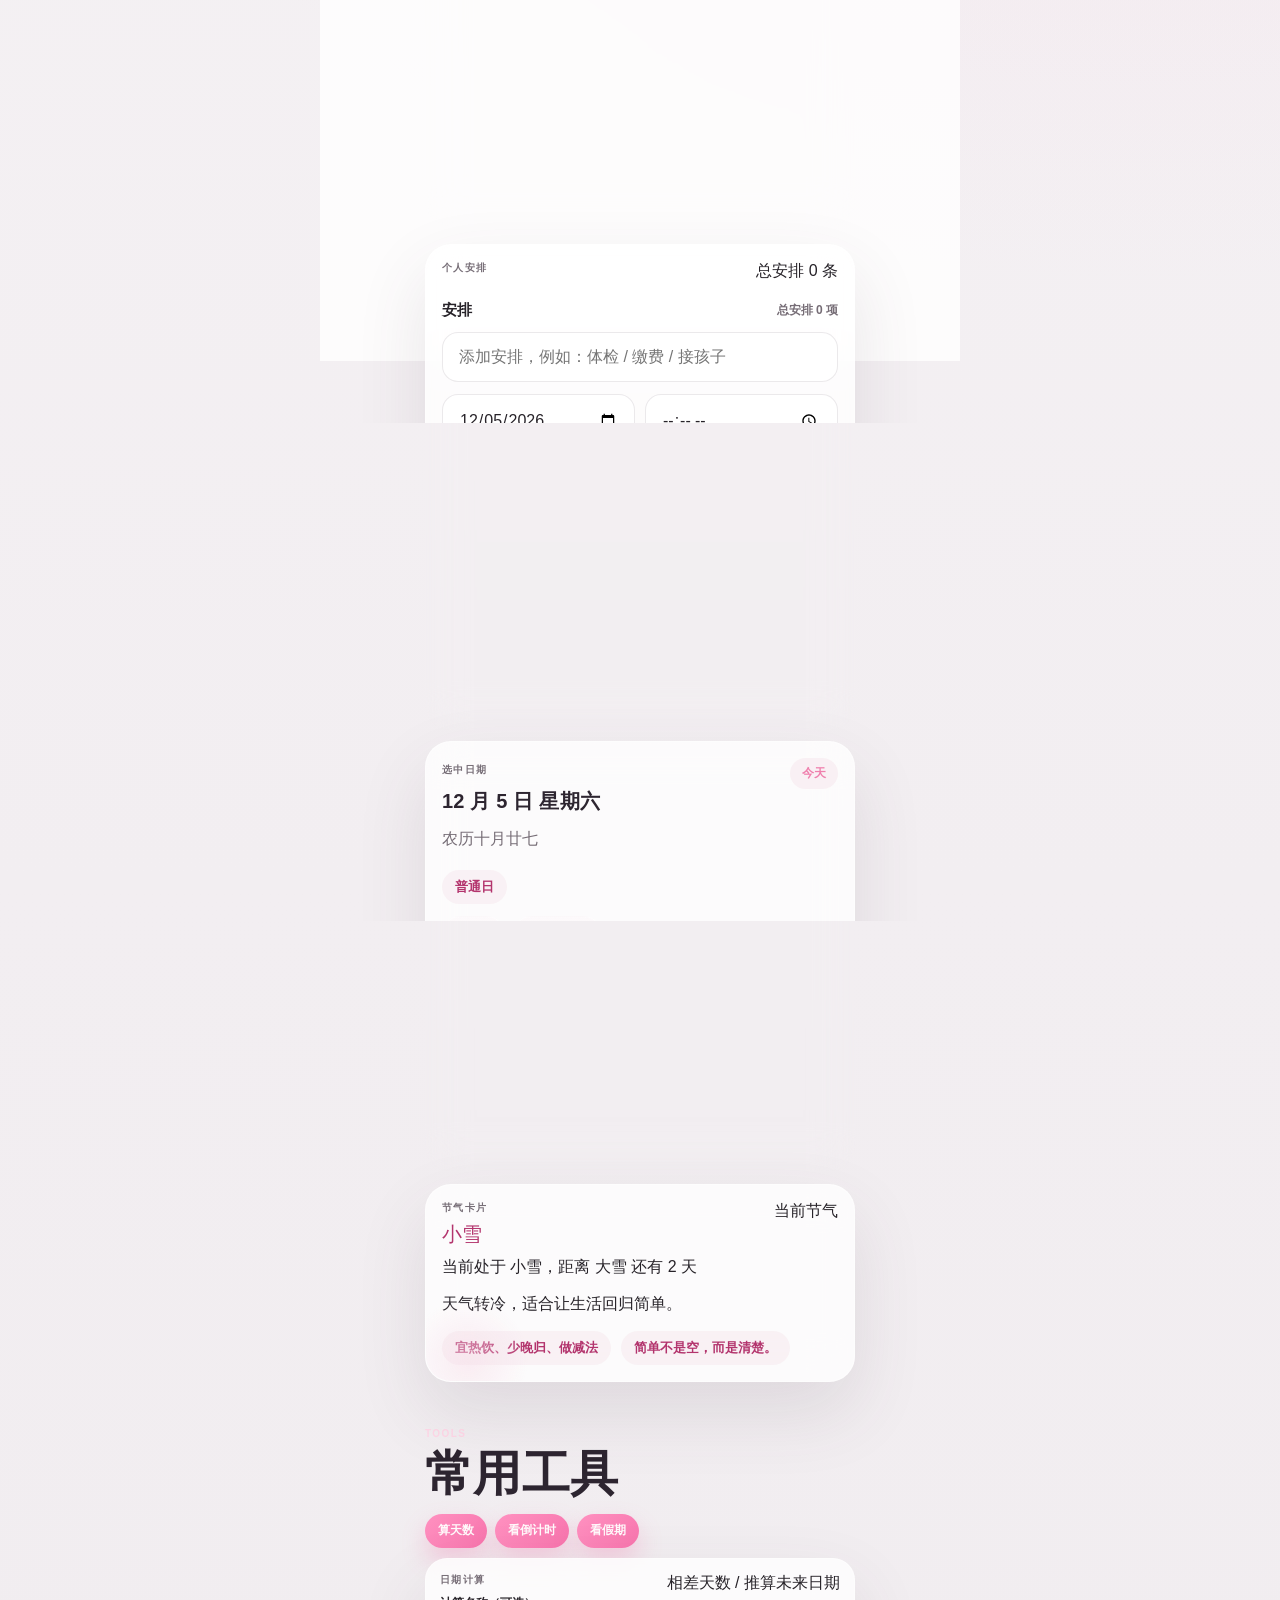
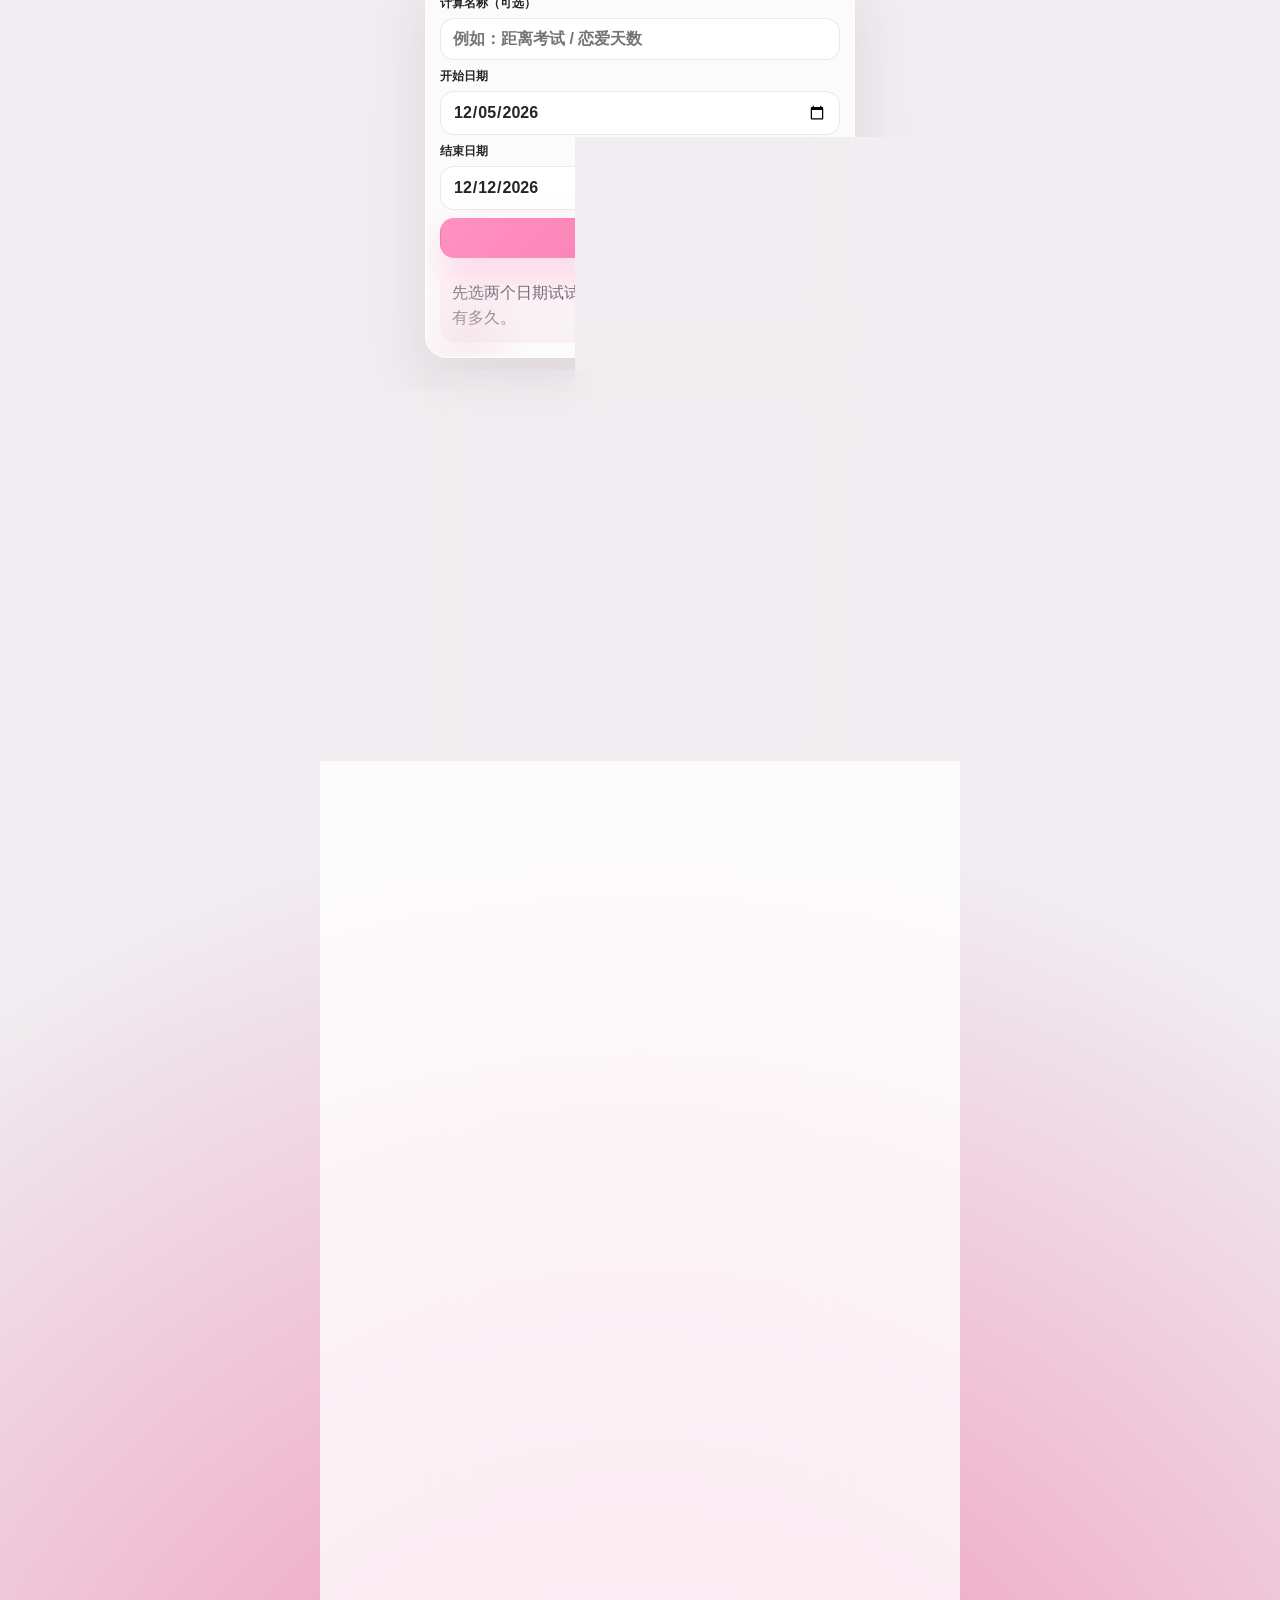
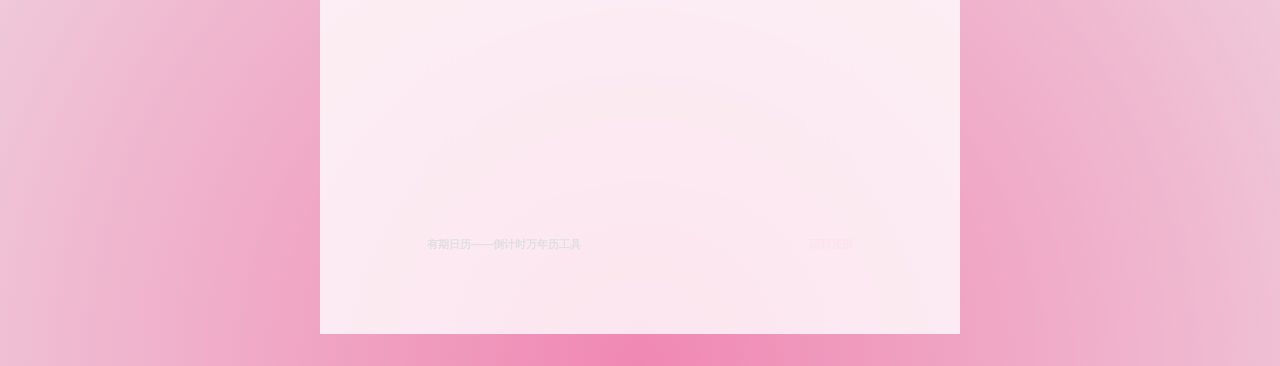
==== commit a7ef2029: "Sync Pages asset version after rename" ====
--- a/calendar-app/index.html
+++ b/calendar-app/index.html
@@ -287,6 +287,6 @@
 
     <script src="./calendar-data.js"></script>
     <script src="./user-data-store.js"></script>
-    <script src="./script.js?v=29"></script>
+    <script src="./script.js?v=34"></script>
   </body>
 </html>
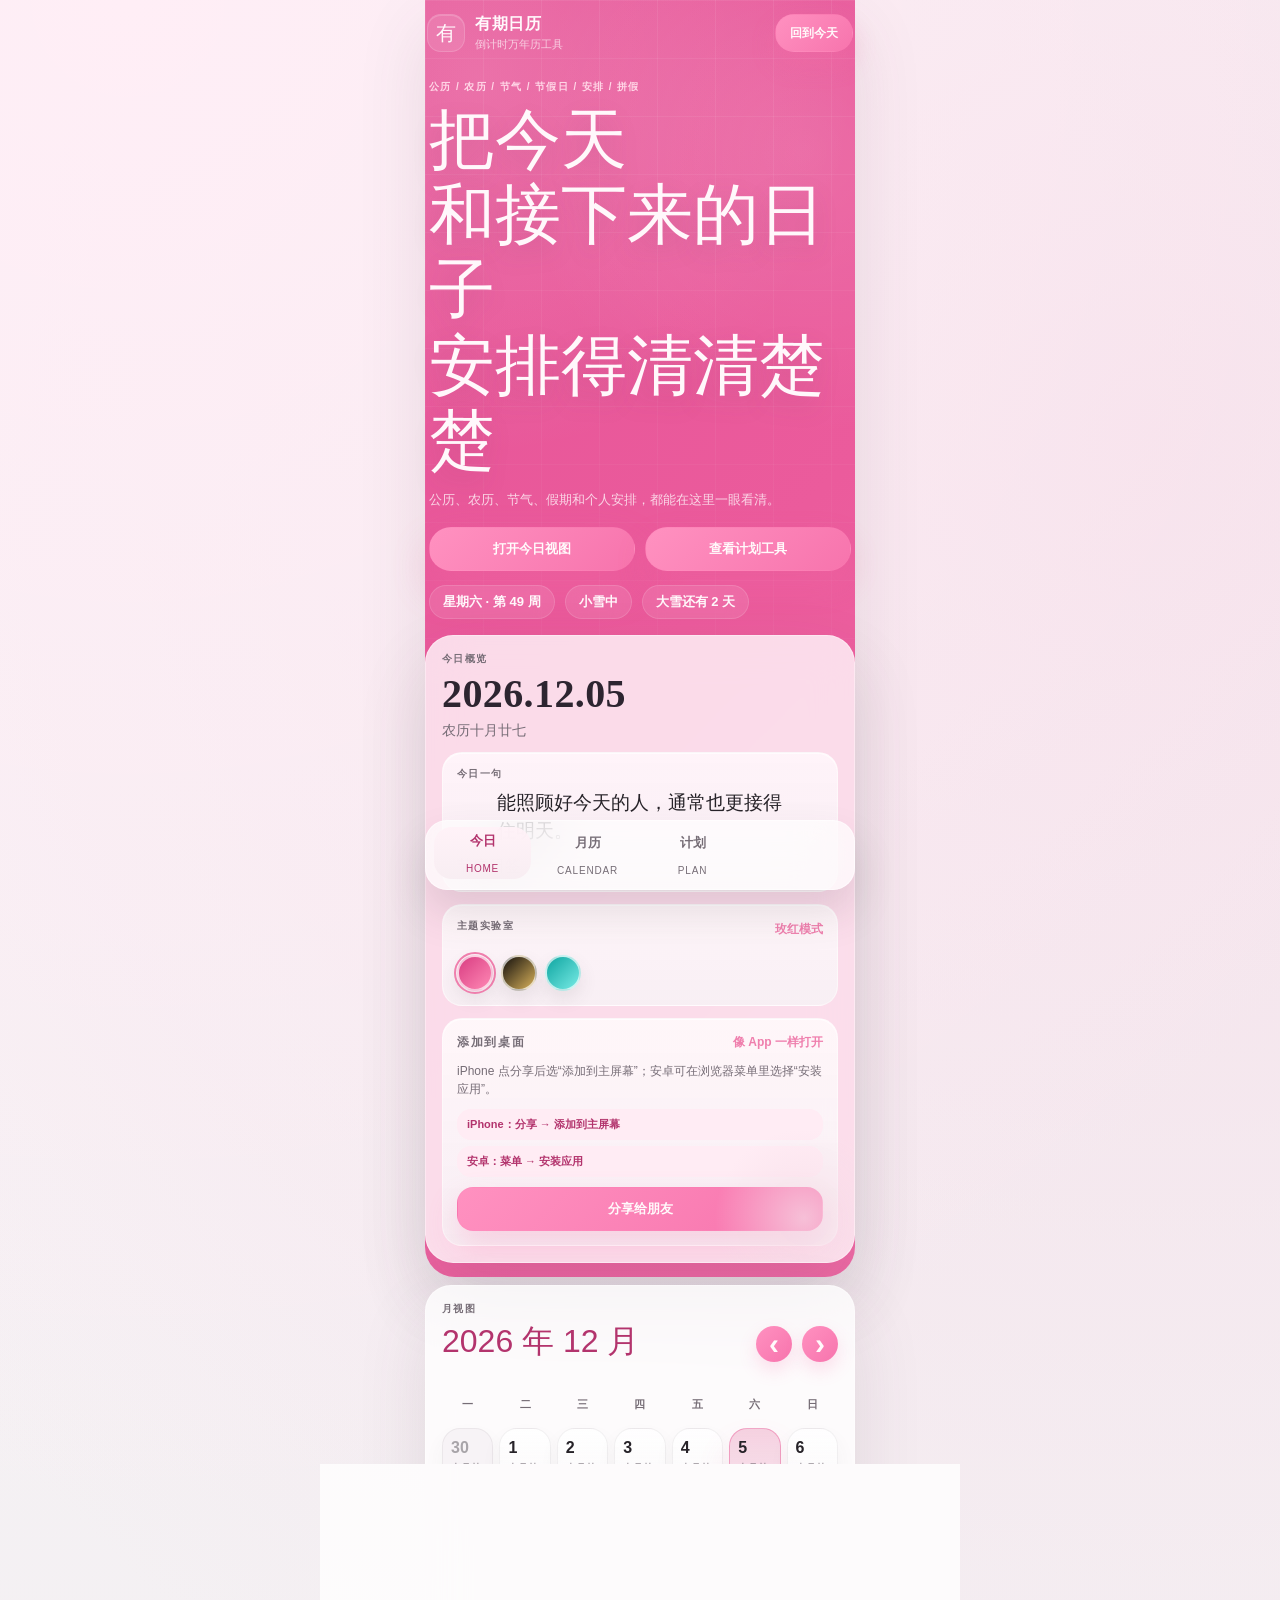
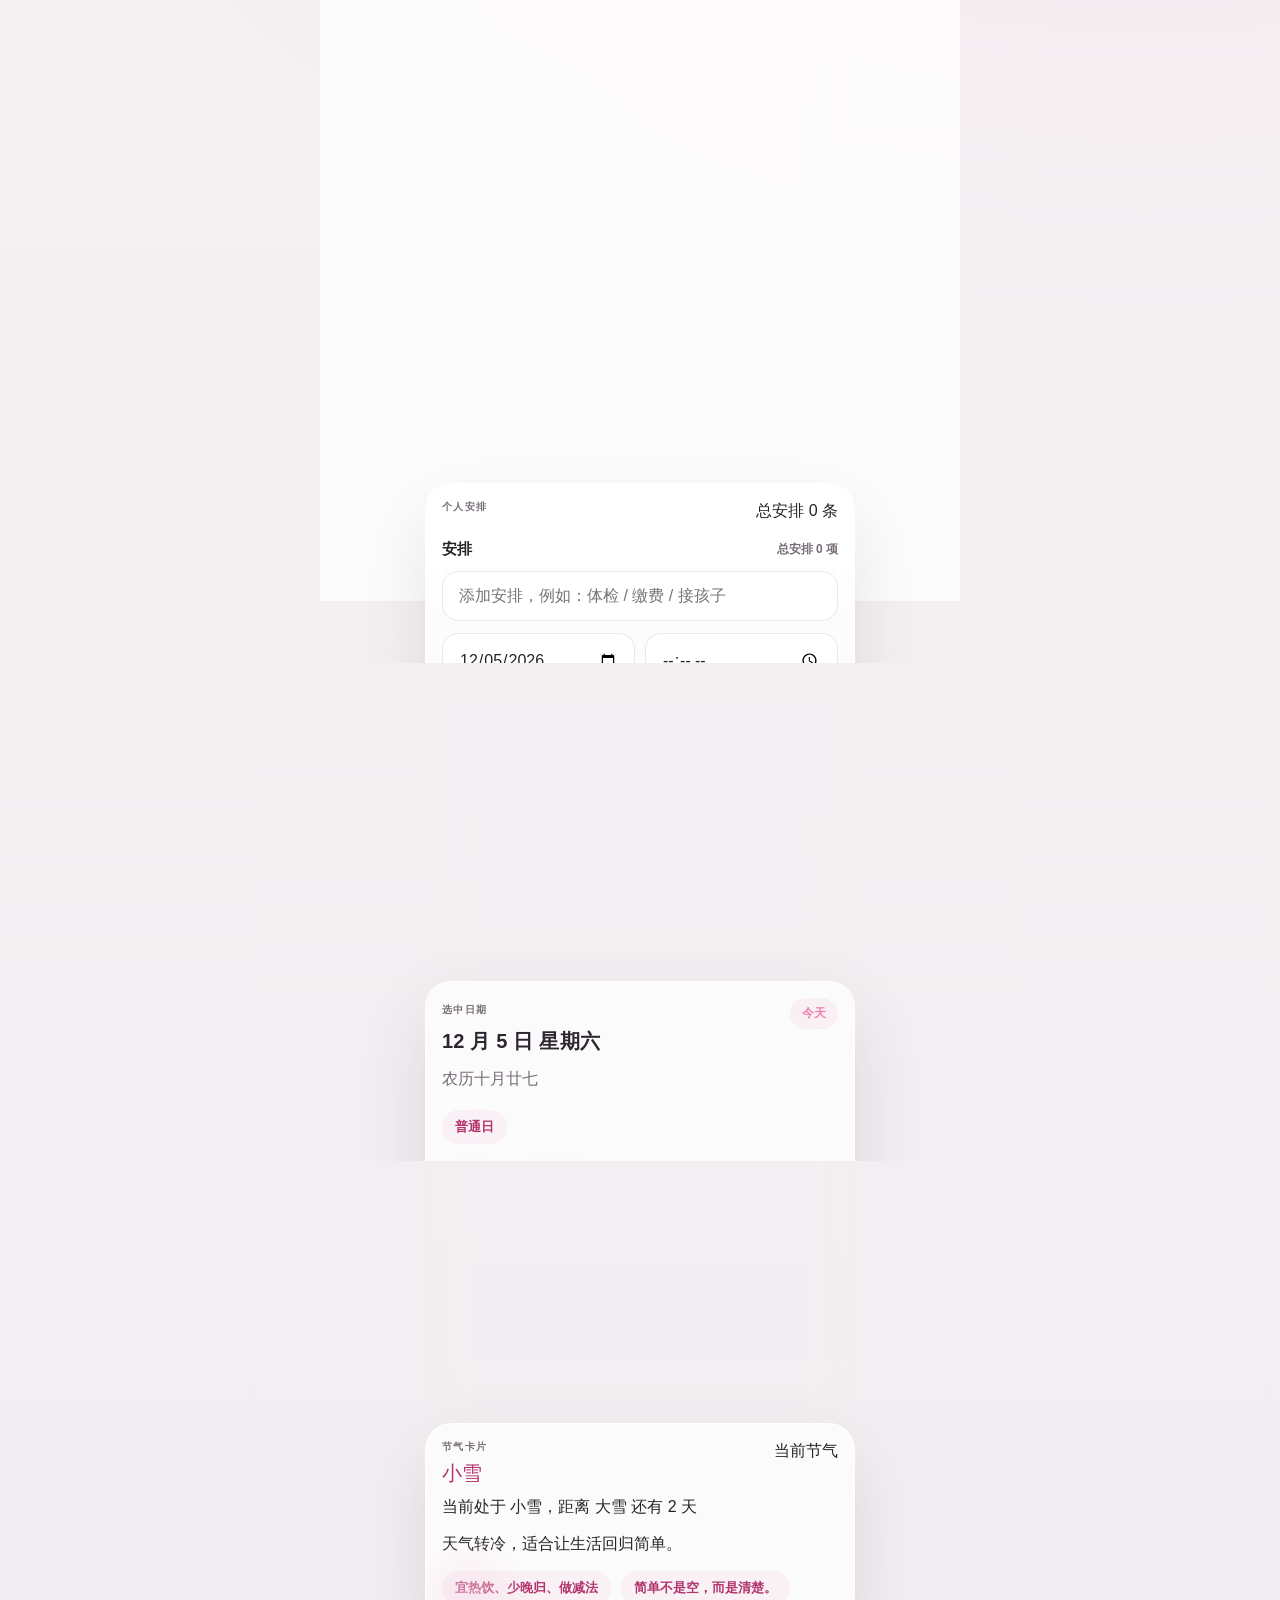
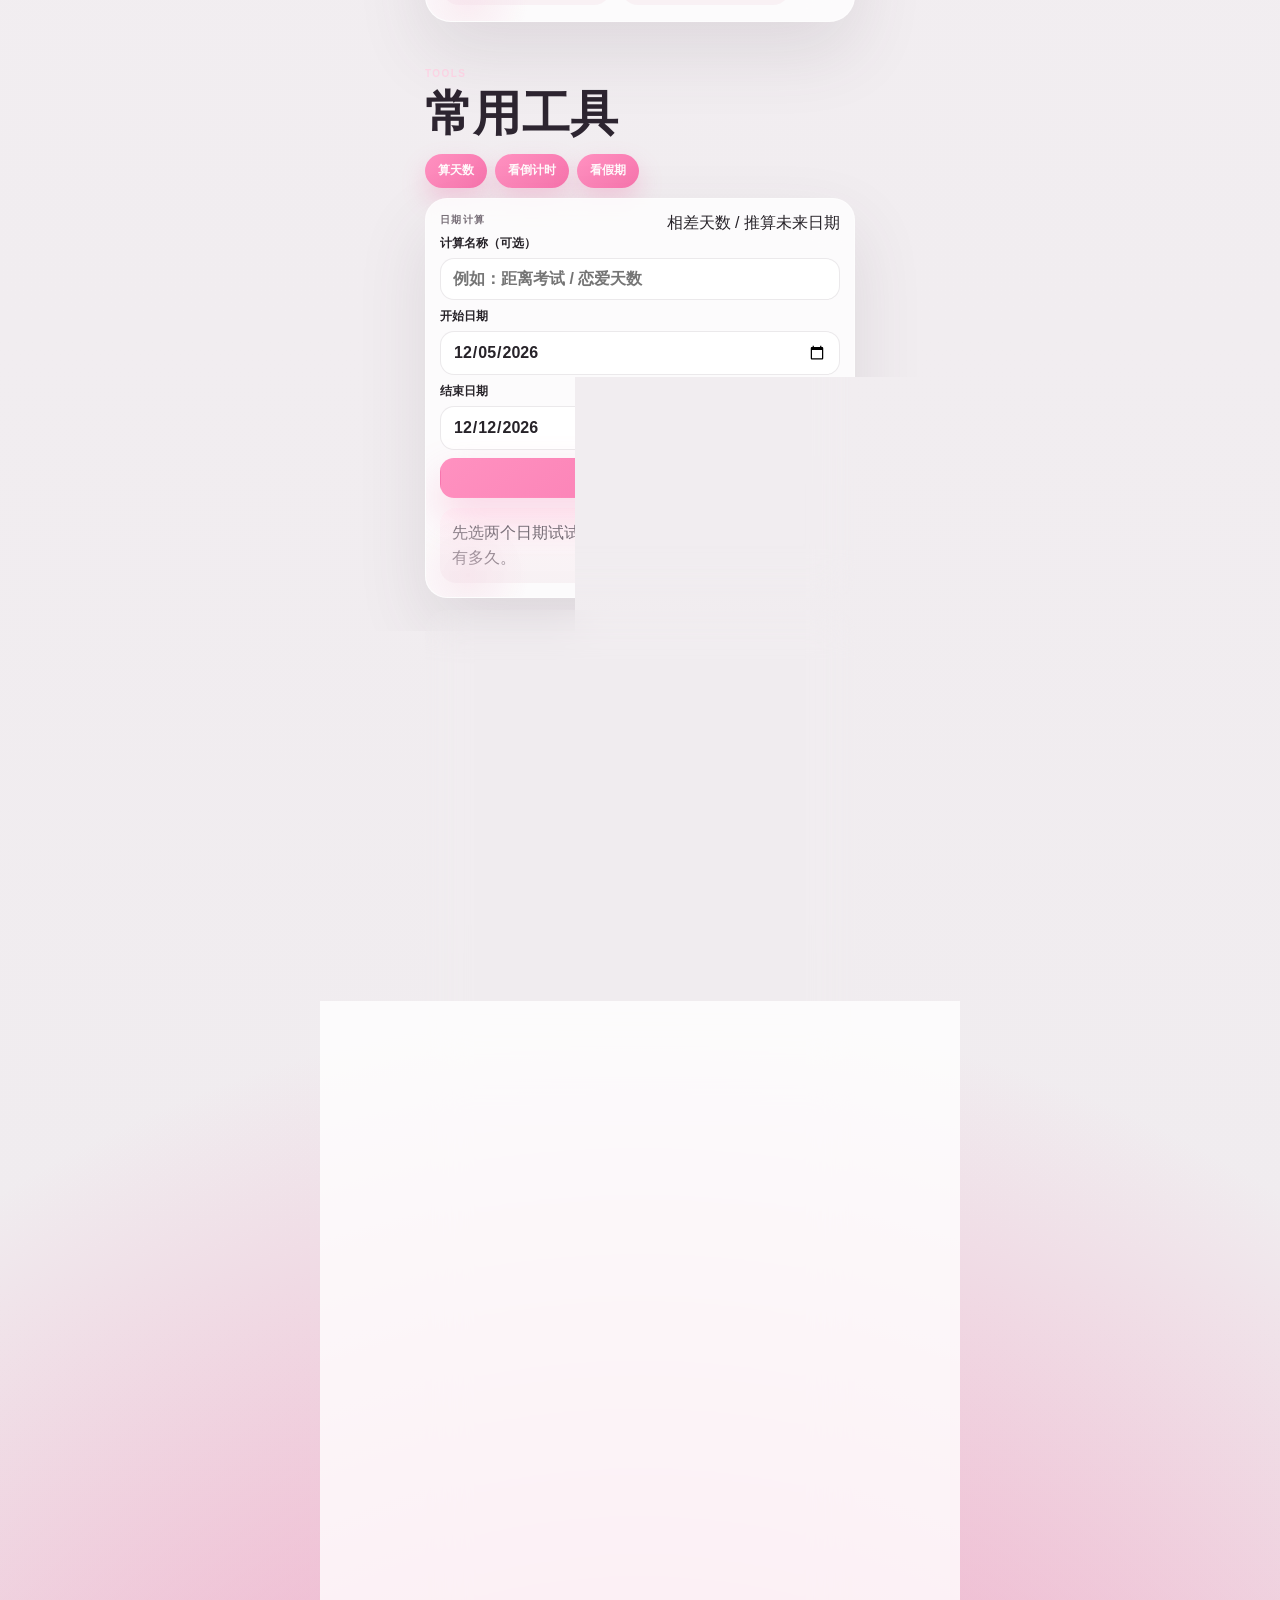
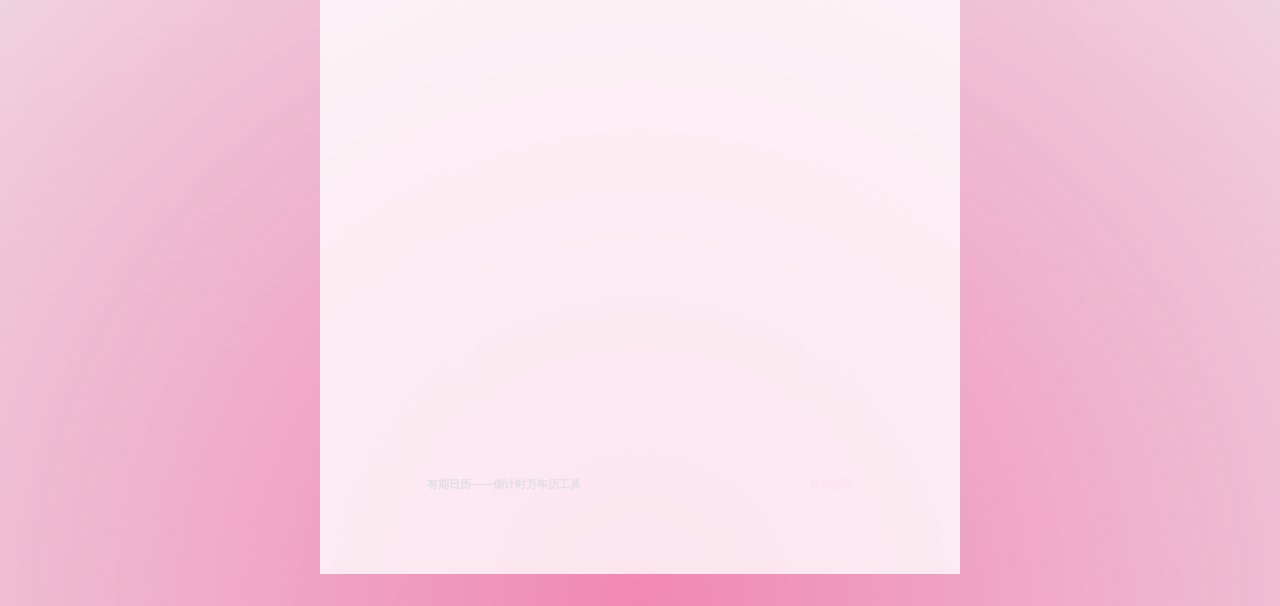
==== commit fc06d7fe: "Improve PWA install experience on Pages" ====
--- a/calendar-app/index.html
+++ b/calendar-app/index.html
@@ -8,14 +8,18 @@
       name="description"
       content="有期日历——倒计时万年历工具，融合公历、农历、节气、法定节假日、轻量黄历、个人安排、倒计时与拼假建议。"
     />
+    <meta name="application-name" content="有期日历" />
     <meta name="theme-color" content="#ea5b96" />
+    <meta name="mobile-web-app-capable" content="yes" />
     <meta name="apple-mobile-web-app-capable" content="yes" />
     <meta name="apple-mobile-web-app-status-bar-style" content="default" />
     <meta name="apple-mobile-web-app-title" content="有期日历" />
+    <meta name="format-detection" content="telephone=no" />
     <link rel="manifest" href="./manifest.webmanifest" />
     <link rel="icon" href="./assets/icon-calendar.svg" type="image/svg+xml" />
-    <link rel="apple-touch-icon" href="./assets/icon-calendar.svg" />
-    <link rel="stylesheet" href="./styles.css?v=34" />
+    <link rel="icon" href="./assets/icon-192.png" sizes="192x192" type="image/png" />
+    <link rel="apple-touch-icon" href="./assets/apple-touch-icon.png" />
+    <link rel="stylesheet" href="./styles.css?v=35" />
   </head>
   <body>
     <div class="app-shell">
@@ -70,6 +74,18 @@
                 <button type="button" class="theme-swatch" data-theme-preset="tiffany" aria-label="提夫尼蓝模式"></button>
               </div>
             </div>
+            <div class="install-card">
+              <div class="card-head">
+                <p class="panel-label">添加到桌面</p>
+                <span>像 App 一样打开</span>
+              </div>
+              <p id="installHintText">扫码或点链接打开后，可添加到手机桌面。</p>
+              <div class="install-steps">
+                <span>iPhone：分享 → 添加到主屏幕</span>
+                <span>安卓：菜单 → 安装应用</span>
+              </div>
+              <button type="button" class="button secondary small" id="shareAppButton">分享给朋友</button>
+            </div>
           </aside>
         </section>
       </header>
@@ -287,6 +303,6 @@
 
     <script src="./calendar-data.js"></script>
     <script src="./user-data-store.js"></script>
-    <script src="./script.js?v=34"></script>
+    <script src="./script.js?v=35"></script>
   </body>
 </html>
--- a/calendar-app/styles.css
+++ b/calendar-app/styles.css
@@ -469,7 +469,8 @@
   font-style: normal;
 }
 
-.theme-lab {
+.theme-lab,
+.install-card {
   display: grid;
   gap: 14px;
   padding: 18px;
@@ -483,10 +484,33 @@
   align-items: center;
 }
 
-.theme-lab .card-head span {
+.theme-lab .card-head span,
+.install-card .card-head span {
   color: var(--accent-deep);
   font-size: 12px;
   font-weight: 800;
+}
+
+.install-card p {
+  margin-bottom: 0;
+  color: var(--muted);
+  font-size: 13px;
+  line-height: 1.65;
+}
+
+.install-steps {
+  display: grid;
+  gap: 8px;
+}
+
+.install-steps span {
+  display: block;
+  padding: 9px 12px;
+  border-radius: 14px;
+  color: var(--accent-dark);
+  font-size: 12px;
+  font-weight: 800;
+  background: var(--accent-soft-2);
 }
 
 .theme-presets {
@@ -1742,7 +1766,8 @@
 }
 
 .today-quote,
-.theme-lab {
+.theme-lab,
+.install-card {
   padding: 14px;
   border-radius: 20px;
 }
@@ -1759,6 +1784,24 @@
 .theme-swatch {
   width: 36px;
   height: 36px;
+}
+
+.install-card {
+  gap: 10px;
+}
+
+.install-card p {
+  font-size: 12px;
+  line-height: 1.55;
+}
+
+.install-steps {
+  gap: 6px;
+}
+
+.install-steps span {
+  padding: 8px 10px;
+  font-size: 11px;
 }
 
 .calendar-section,
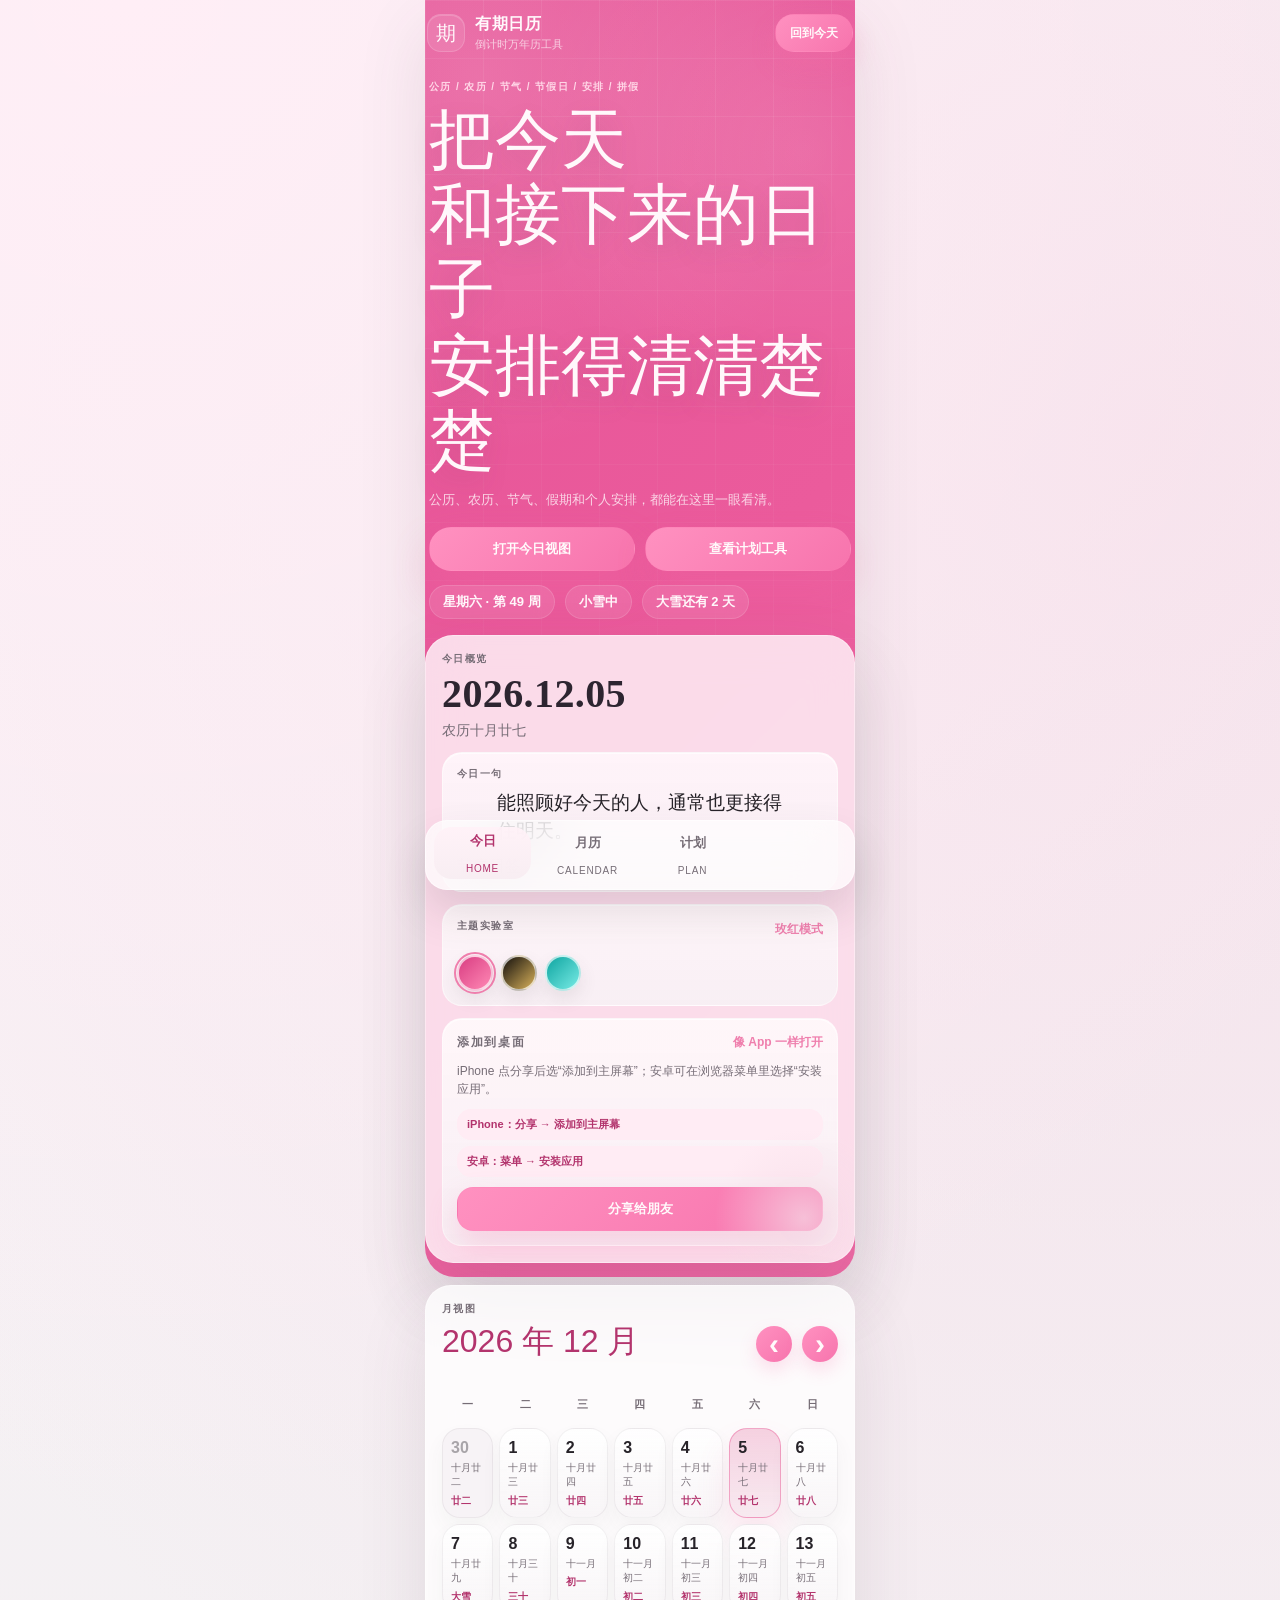
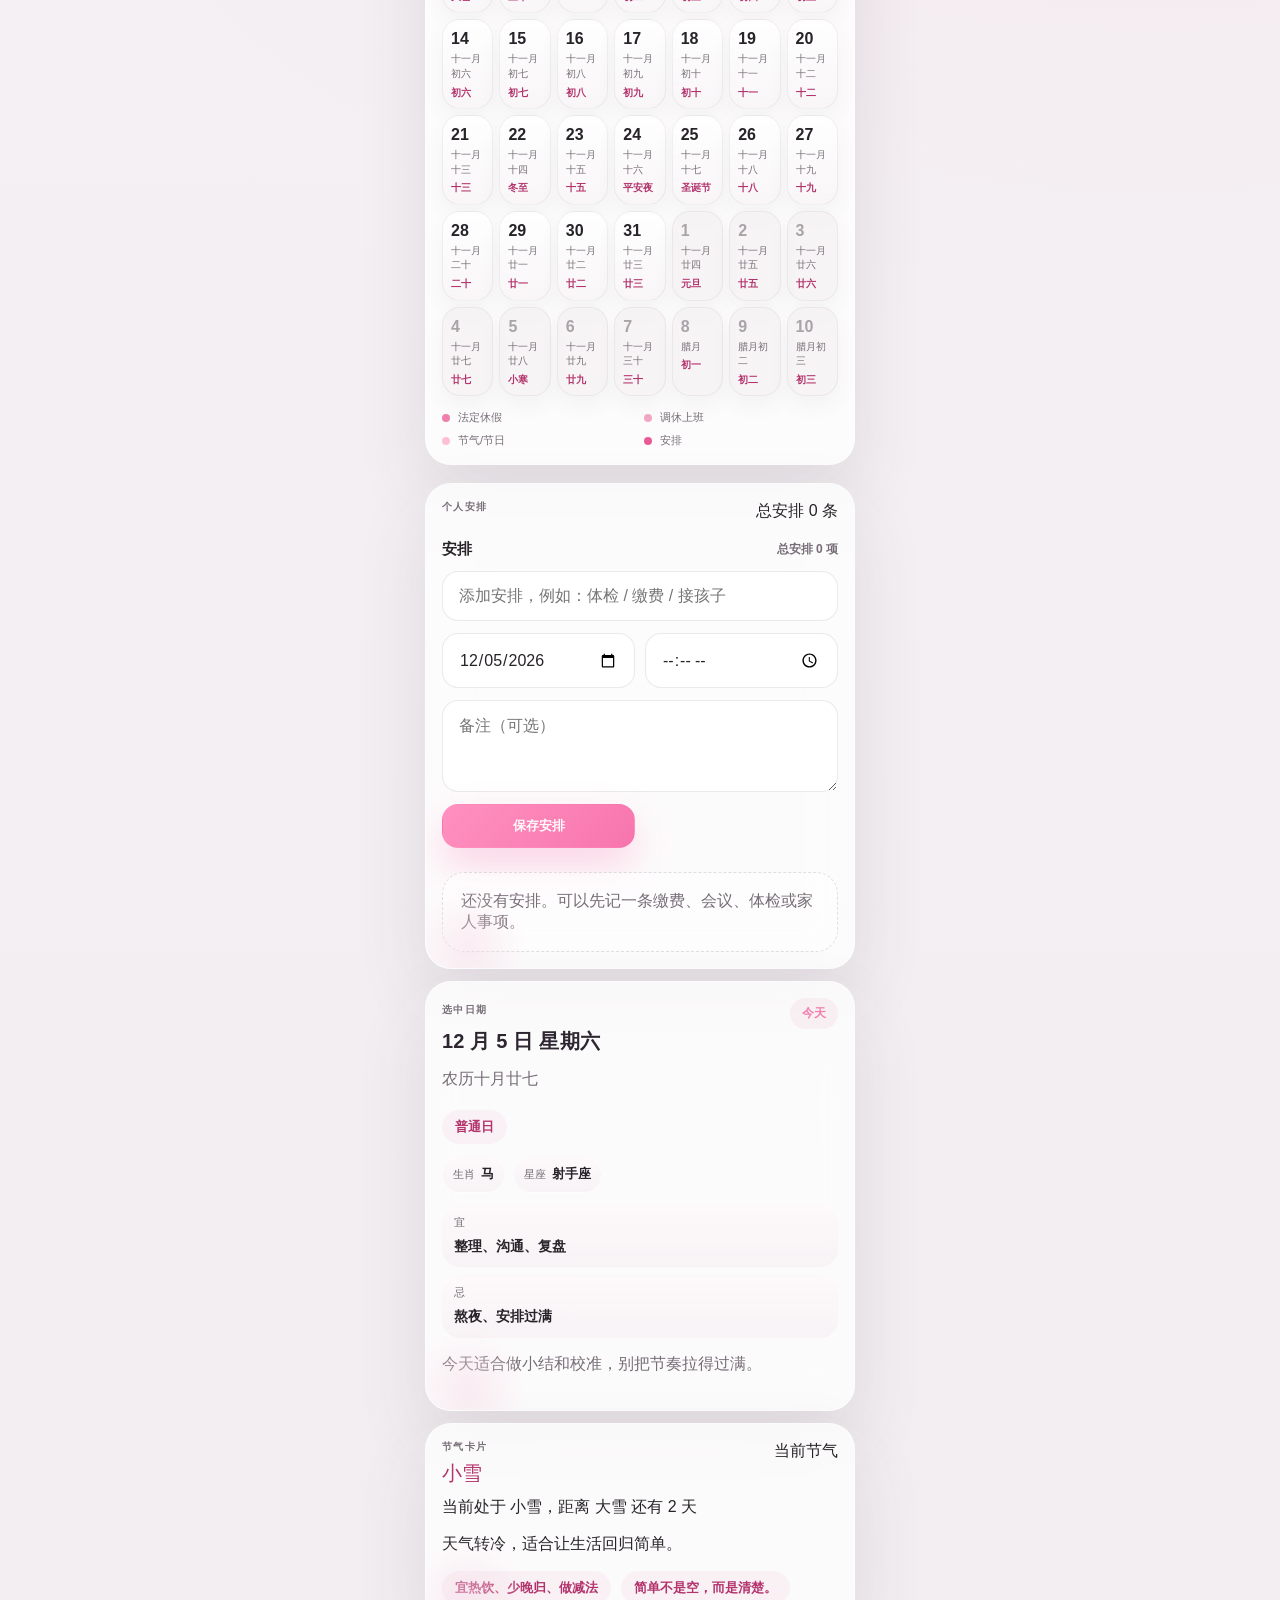
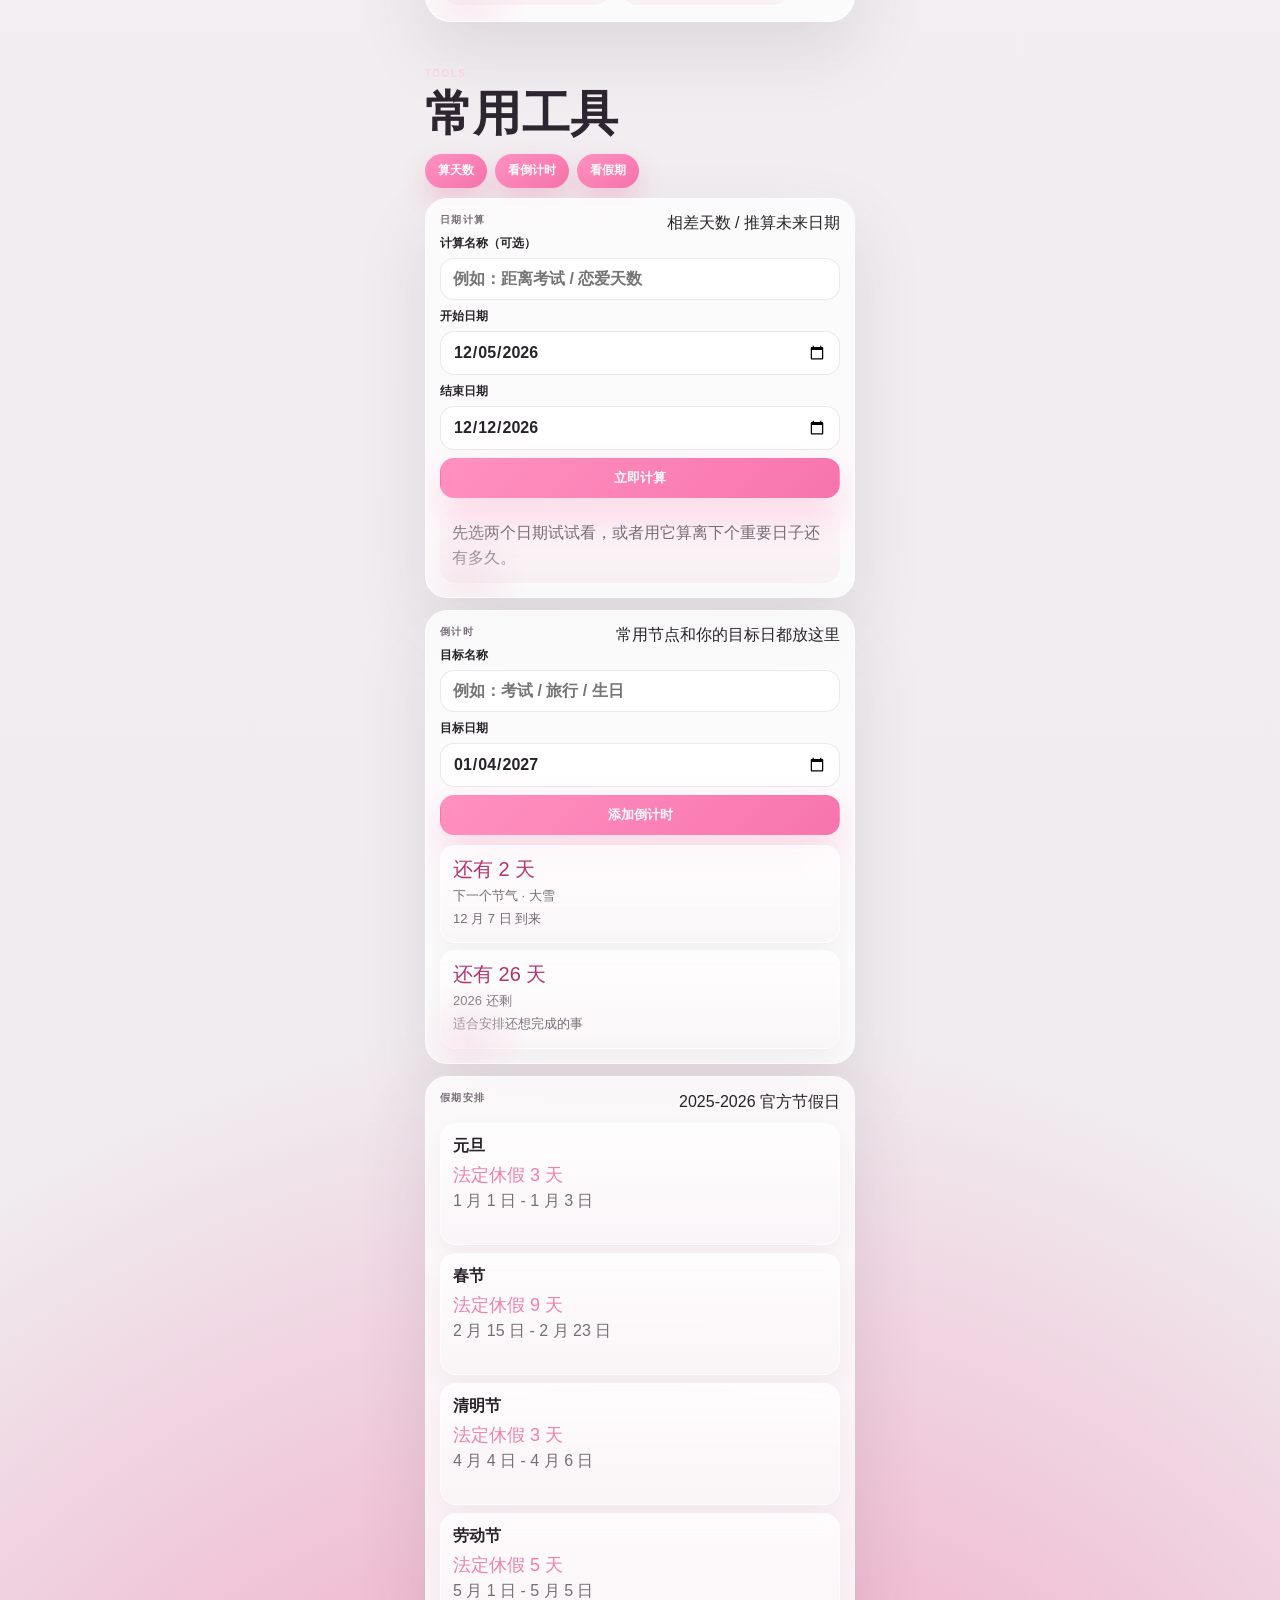
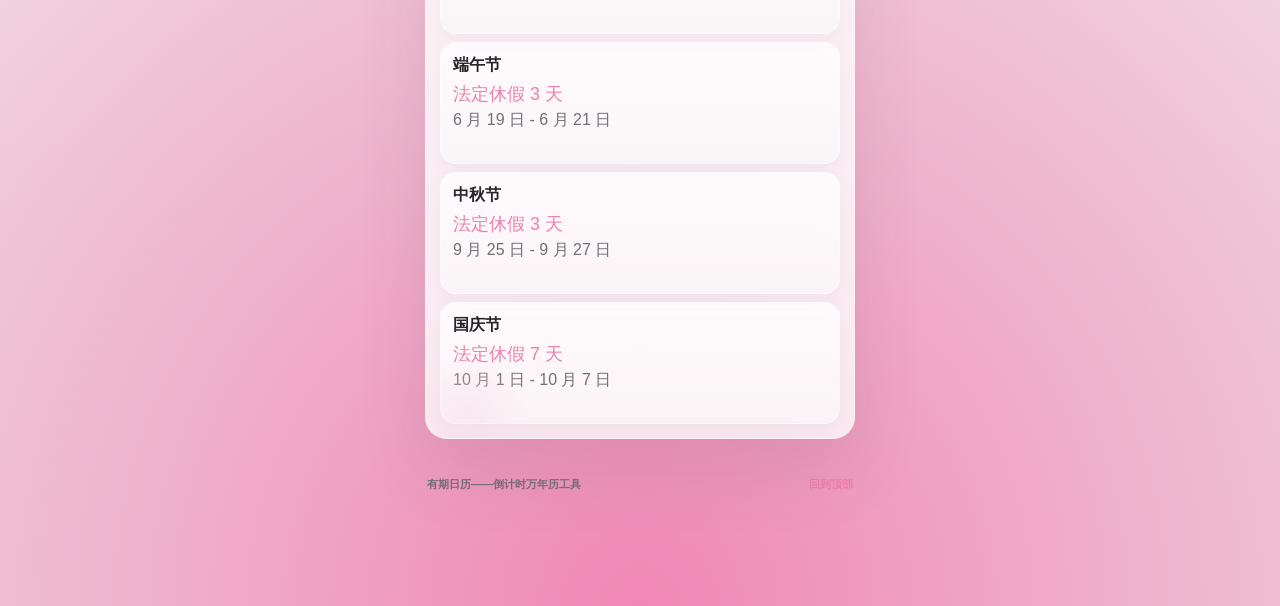
==== commit 43548e1e: "Add advance schedule reminders on Pages" ====
--- a/calendar-app/index.html
+++ b/calendar-app/index.html
@@ -19,14 +19,14 @@
     <link rel="icon" href="./assets/icon-calendar.svg" type="image/svg+xml" />
     <link rel="icon" href="./assets/icon-192.png" sizes="192x192" type="image/png" />
     <link rel="apple-touch-icon" href="./assets/apple-touch-icon.png" />
-    <link rel="stylesheet" href="./styles.css?v=35" />
+    <link rel="stylesheet" href="./styles.css?v=36" />
   </head>
   <body>
     <div class="app-shell">
       <header class="hero" id="top">
         <nav class="nav" aria-label="主导航">
           <a class="brand" href="#top">
-            <span class="brand-mark">有</span>
+            <span class="brand-mark">期</span>
             <span class="brand-copy">
               <strong>有期日历</strong>
               <small>倒计时万年历工具</small>
@@ -303,6 +303,6 @@
 
     <script src="./calendar-data.js"></script>
     <script src="./user-data-store.js"></script>
-    <script src="./script.js?v=35"></script>
+    <script src="./script.js?v=36"></script>
   </body>
 </html>
